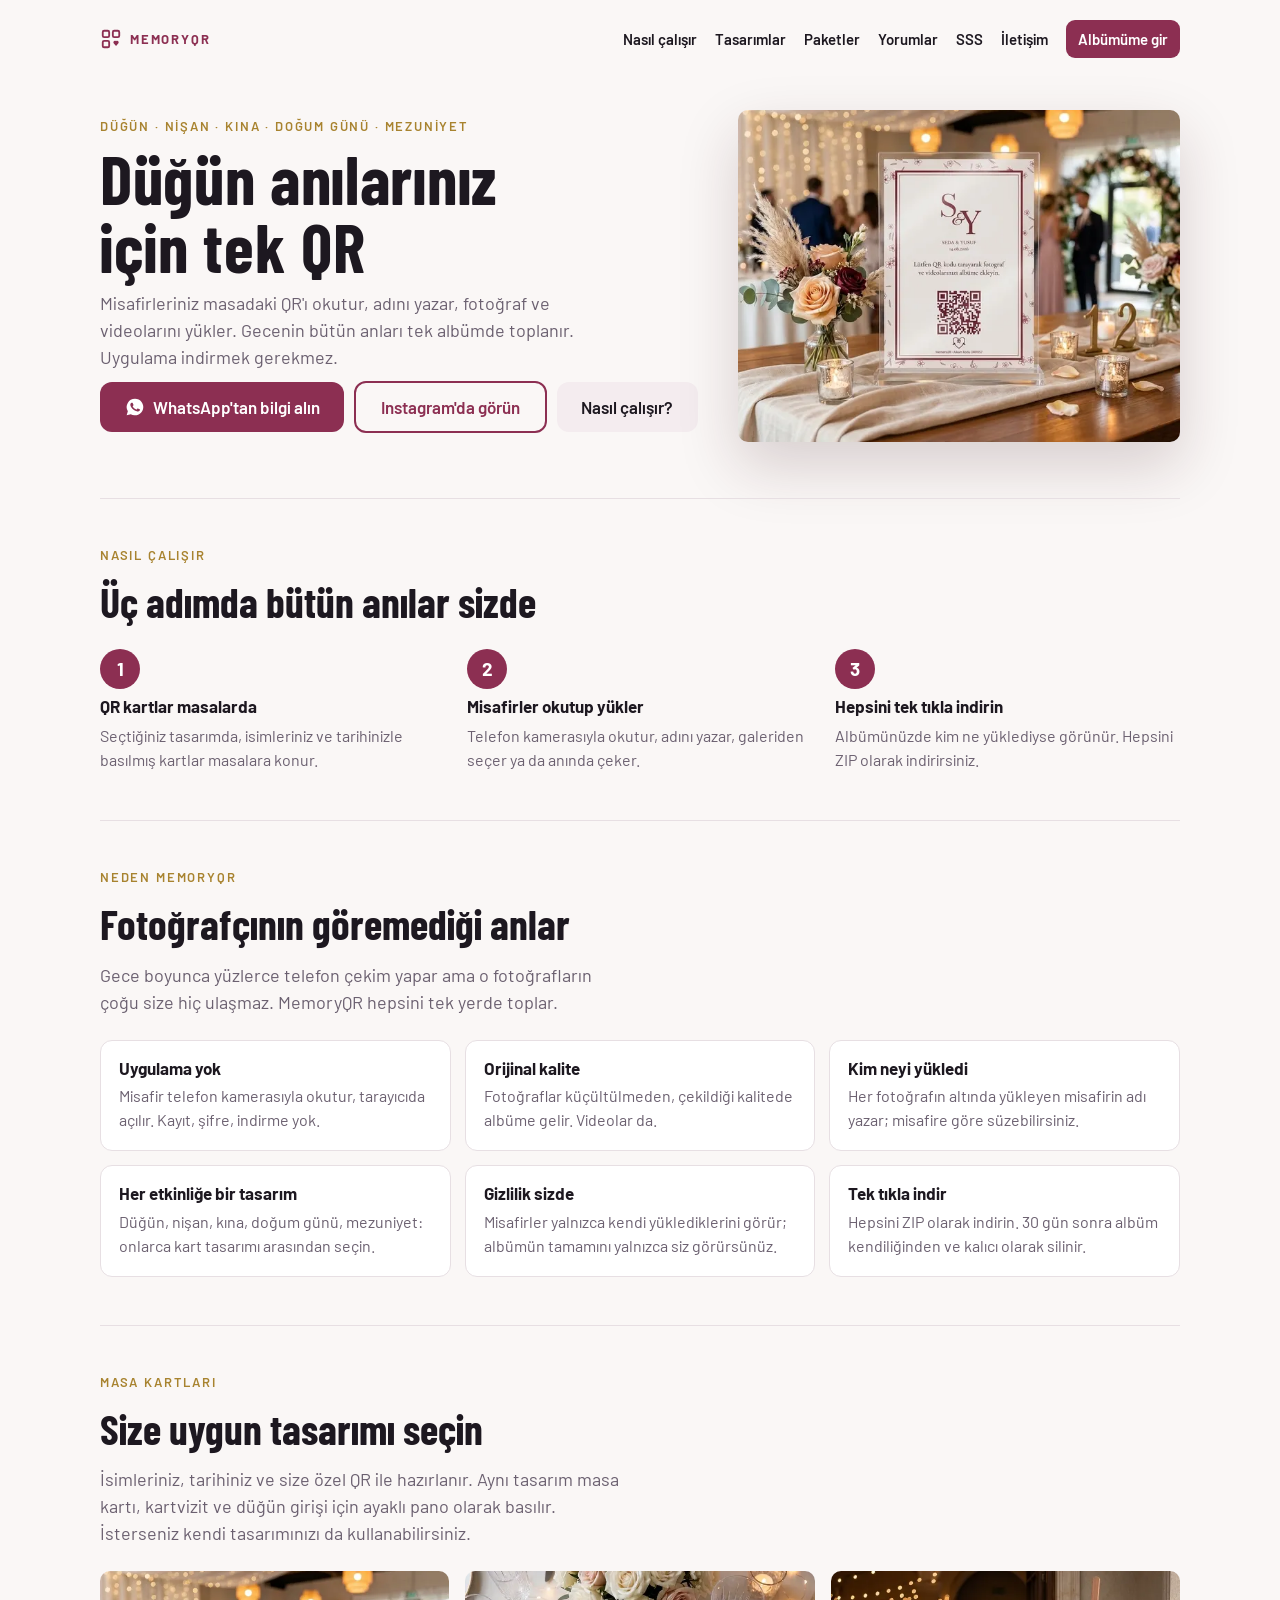
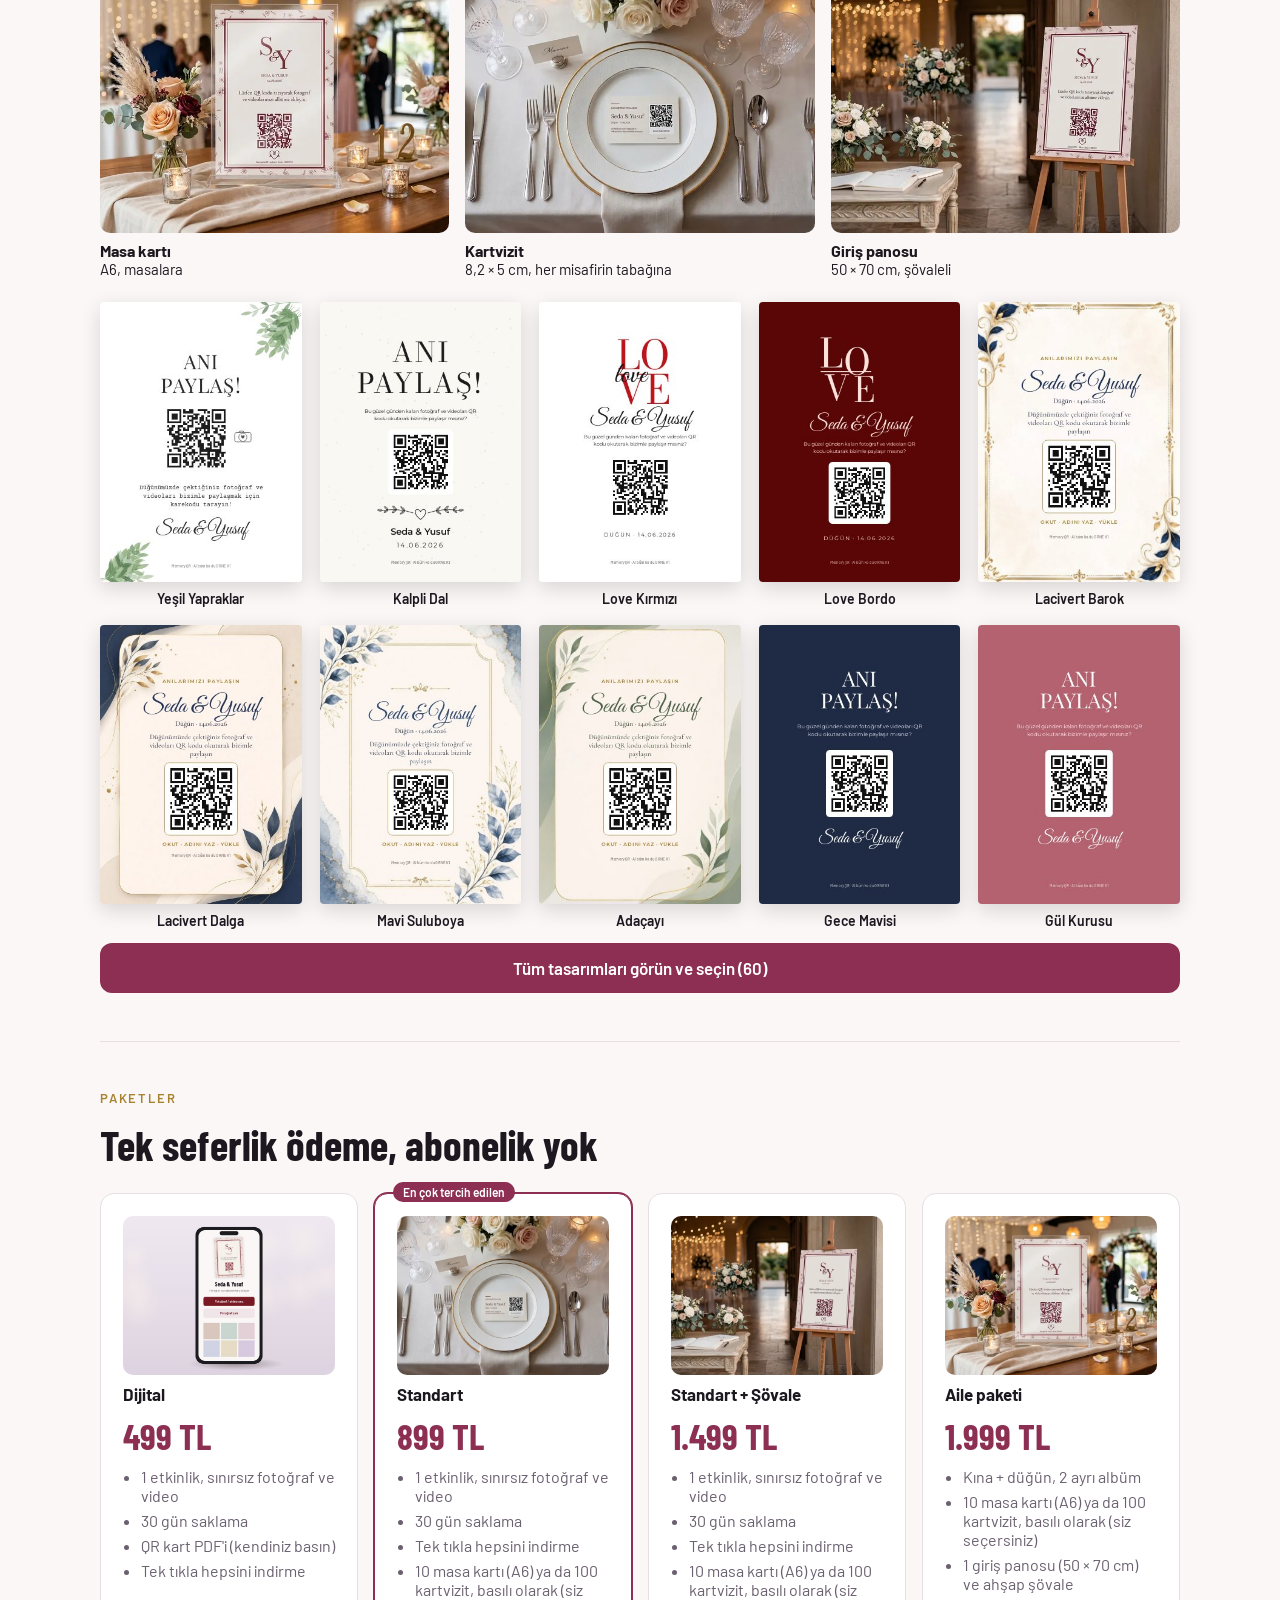
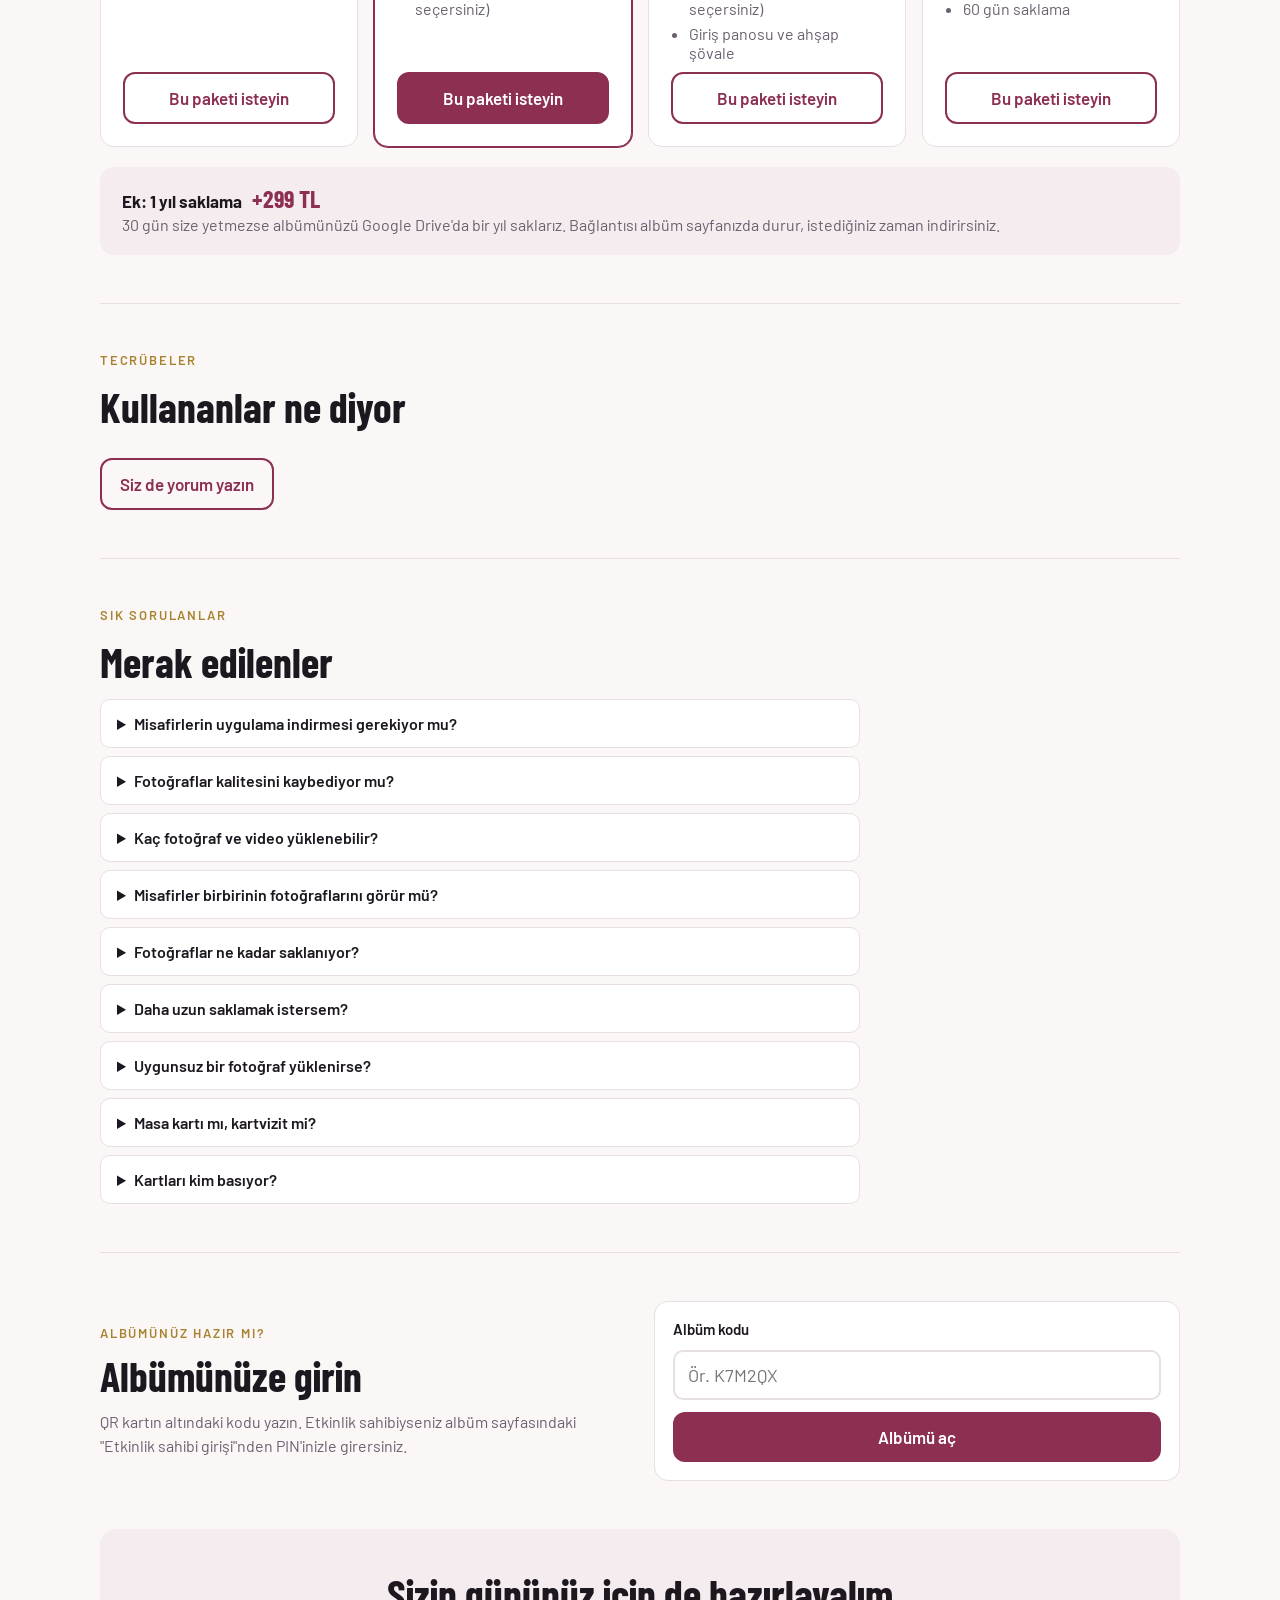
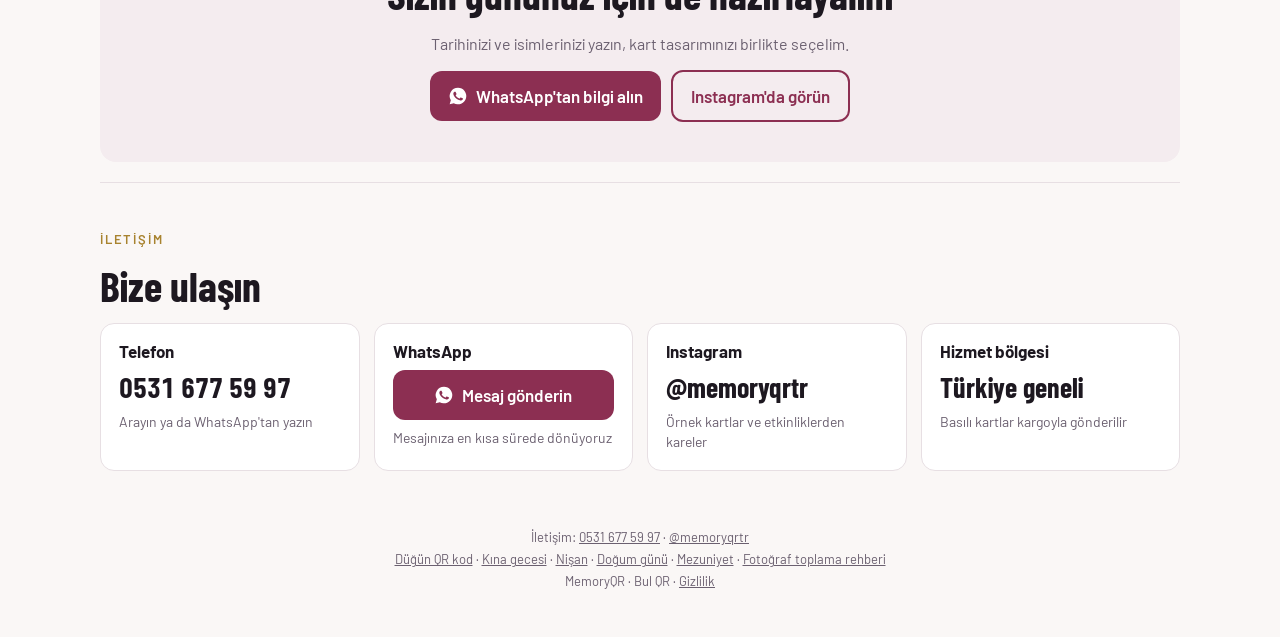
==== index.html @ a5ce2d90 "Kartvizit: yatay (varsayılan, 82 × 50) ya da dikey seçimi; yatayda masa kartının süslemeleri köşe ve" ====
<!doctype html>
<html lang="tr">
<head>
<meta charset="utf-8">
<meta name="viewport" content="width=device-width,initial-scale=1,viewport-fit=cover">
<title>Düğün QR Kod ile Misafir Fotoğraf ve Video Toplama | MemoryQR</title>
<meta name="description" content="Düğün, nişan, kına, doğum günü ve mezuniyet için QR kodlu ortak albüm. Misafirler QR'ı okutur, fotoğraf ve videolarını uygulama indirmeden yükler. 499 TL'den başlayan paketler.">
<link rel="icon" type="image/svg+xml" href="logo.svg">
<meta name="theme-color" content="#8c2f52">
<meta property="og:type" content="website">
<meta property="og:site_name" content="MemoryQR">
<meta property="og:title" content="MemoryQR | Düğün için QR kodlu ortak fotoğraf albümü">
<meta property="og:description" content="Misafirler QR'ı okutur, fotoğraf ve videolarını yükler; bütün anılar tek albümde. Uygulama indirmek gerekmez.">
<meta property="og:locale" content="tr_TR">
<meta property="og:image" content="https://memoryqr.bulqr.com.tr/og.jpg">
<meta property="og:image:width" content="1200"><meta property="og:image:height" content="630">
<meta property="og:image:alt" content="Düğün salonunda pleksi standda MemoryQR QR kodlu masa kartı">
<meta name="twitter:card" content="summary_large_image">
<link rel="apple-touch-icon" href="apple-touch-icon.png">
<meta property="og:url" content="https://memoryqr.bulqr.com.tr/">
<link rel="canonical" href="https://memoryqr.bulqr.com.tr/">
<link rel="stylesheet" href="fonts.css">
<script src="vendor/qrcode.js"></script>
<script>
  // ==================== AYARLAR ====================
  // Supabase projesi (Tasma QR ile aynı proje olabilir; tablolar "memory_" ile başlar). Kurulum: kurulum.sql
  const SUPABASE_URL = "https://vsurqyzjtxtbhhbtbhgz.supabase.co";
  const SUPABASE_KEY = "sb_publishable_Dz8WxGrendM_qa9UxVbC3g_nvwAnCcH";
  // Cloudflare Worker adresi (worker/): dosyalar buraya yüklenir ve buradan açılır. Sonunda / olmadan.
  const FILES_URL = "https://memoryqr-dosya.yusufbas34.workers.dev";
  // QR kartlara basılan adres. QR'lar basıldıktan sonra bu adres değişmemeli.
  const SITE_URL = "https://memoryqr.bulqr.com.tr/";
  // Tanıtım sayfasındaki iletişim: WhatsApp numarası (ülke koduyla, ör. "905321234567") ve Instagram kullanıcı adı.
  // Boş bırakılan buton görünmez.
  const WHATSAPP = "905316775997";
  const INSTAGRAM = "memoryqrtr";
  // İletişim bölümü ve alt bilgi: telefon (görünen biçimde) ve e-posta (boşsa görünmez)
  const TELEFON = "0531 677 59 97";
  const EPOSTA = "";
  // Tanıtım sayfasındaki paketler (fiyatı boş bırakılırsa "Fiyat için yazın" görünür)
  const PAKETLER = [
    {ad: "Dijital", fiyat: "499 TL", gorsel: "phone", ozellik: ["1 etkinlik, sınırsız fotoğraf ve video", "30 gün saklama", "QR kart PDF'i (kendiniz basın)", "Tek tıkla hepsini indirme"]},
    {ad: "Standart", fiyat: "899 TL", one: true, gorsel: "foto:tabak-kartvizit", ozellik: ["1 etkinlik, sınırsız fotoğraf ve video", "30 gün saklama", "Tek tıkla hepsini indirme",
      "10 masa kartı (A6) ya da 100 kartvizit, basılı olarak (siz seçersiniz)"]},
    {ad: "Standart + Şövale", fiyat: "1.499 TL", gorsel: "foto:sovale-pano", ozellik: ["1 etkinlik, sınırsız fotoğraf ve video", "30 gün saklama", "Tek tıkla hepsini indirme",
      "10 masa kartı (A6) ya da 100 kartvizit, basılı olarak (siz seçersiniz)", "Giriş panosu ve ahşap şövale"]},
    {ad: "Aile paketi", fiyat: "1.999 TL", gorsel: "foto:pleksi-stand", ozellik: ["Kına + düğün, 2 ayrı albüm", "10 masa kartı (A6) ya da 100 kartvizit, basılı olarak (siz seçersiniz)",
      "1 giriş panosu (50 × 70 cm) ve ahşap şövale", "60 gün saklama"]},
  ];
  // Her pakete eklenebilen 1 yıl saklama (albüm Google Drive'a arşivlenir, bağlantısı albüm sayfasında görünür)
  const EK_ARSIV = {ad: "1 yıl saklama", fiyat: "+299 TL"};
  // =================================================
</script>
<style>
:root{--ink:#1d1820;--muted:#6b6070;--line:#e7dfe3;--bg:#faf7f6;--card:#fff;--accent:#8c2f52;--accent2:#6f2240;
  --gold:#a8832f;--ok:#1f7a4a;--err:#b3261e;--soft:#f4ecef}
*{box-sizing:border-box}
[hidden]{display:none!important}
html,body{margin:0}
body{font-family:"Barlow",system-ui,-apple-system,"Segoe UI",sans-serif;background:var(--bg);color:var(--ink);min-height:100vh;
  padding:max(20px,env(safe-area-inset-top)) max(16px,env(safe-area-inset-right)) 48px max(16px,env(safe-area-inset-left))}
main{max-width:520px;margin:0 auto;display:grid;gap:18px}
main.wide{max-width:1100px}
h1,h2,h3{margin:0;line-height:1.15;text-wrap:balance}
h1{font-family:"Barlow Condensed","Barlow",sans-serif;font-weight:700;font-size:clamp(34px,9vw,46px);letter-spacing:.01em}
h2{font-size:21px}
h3{font-size:17px}
p{margin:0;line-height:1.5;color:var(--muted)}
a{color:var(--accent)}
.brand{display:flex;align-items:center;gap:8px;font-weight:700;letter-spacing:.14em;font-size:13px;color:var(--accent);text-decoration:none}
.brand svg{width:22px;height:22px}
.eyebrow{font-size:13px;font-weight:600;letter-spacing:.14em;text-transform:uppercase;color:var(--gold)}
.hero{display:grid;gap:8px;text-align:center;padding:10px 0 4px}
.hero p{max-width:40ch;margin:0 auto}
.card{background:var(--card);border:1px solid var(--line);border-radius:14px;padding:18px;display:grid;gap:12px}
label{font-weight:600;font-size:15px}
input[type=text],input[type=tel],input[type=password],input[type=date],input[type=number],select,textarea{width:100%;font:inherit;font-size:18px;
  padding:12px 13px;border:2px solid var(--line);border-radius:10px;background:#fff;color:var(--ink)}
textarea{font-size:16px;resize:vertical}
input:focus,select:focus,textarea:focus{outline:none;border-color:var(--accent)}
.btn{appearance:none;border:0;border-radius:12px;background:var(--accent);color:#fff;font:inherit;font-weight:600;font-size:17px;
  padding:14px 18px;cursor:pointer;display:inline-flex;align-items:center;justify-content:center;gap:8px;text-decoration:none;min-height:50px}
.btn:hover{background:var(--accent2)}
.btn:disabled{opacity:.5;cursor:default}
.btn.ghost{background:transparent;color:var(--accent);border:2px solid var(--accent)}
.btn.ghost:hover{background:var(--soft)}
.btn.light{background:var(--soft);color:var(--ink)}
.btn.danger{background:var(--err)}
.btn.small{font-size:15px;padding:8px 12px;min-height:38px;border-radius:9px}
.btn svg{width:20px;height:20px;flex:none}
.row{display:flex;gap:10px;flex-wrap:wrap;align-items:center}
.row>.btn{flex:1 1 auto}
.stack{display:grid;gap:10px}
.big-pick{display:grid;grid-template-columns:1fr 1fr;gap:10px}
.big-pick .btn{flex-direction:column;min-height:96px;font-size:16px}
.big-pick .btn svg{width:30px;height:30px}
.hint{font-size:14px;color:var(--muted);line-height:1.45}
.err{color:var(--err);font-weight:600;font-size:15px}
.ok{color:var(--ok);font-weight:600}
.hello{display:flex;align-items:center;justify-content:space-between;gap:10px;font-size:16px}
.linkbtn{background:none;border:0;color:var(--accent);font:inherit;font-size:15px;cursor:pointer;text-decoration:underline;padding:4px}

/* yükleme kuyruğu */
.queue{display:grid;gap:8px}
.qi{display:grid;grid-template-columns:48px 1fr auto;gap:10px;align-items:center;font-size:14px}
.qi .th{width:48px;height:48px;border-radius:8px;background:var(--soft) center/cover no-repeat}
.qi .bar{height:6px;background:var(--soft);border-radius:3px;overflow:hidden;margin-top:5px}
.qi .bar i{display:block;height:100%;width:0;background:var(--accent);transition:width .2s}
.qi.done .bar i{background:var(--ok)}
.qi.fail .bar i{background:var(--err)}
.qi .st{font-variant-numeric:tabular-nums;color:var(--muted);white-space:nowrap}
.qi .nm{overflow:hidden;text-overflow:ellipsis;white-space:nowrap;min-width:0}
.qi .why{font-size:13px;line-height:1.35;margin-top:4px;color:var(--err);font-weight:600;white-space:normal}
.summary{font-weight:600;font-size:15px}

/* galeri */
.gal{display:grid;grid-template-columns:repeat(auto-fill,minmax(104px,1fr));gap:4px}
main.wide .gal{grid-template-columns:repeat(auto-fill,minmax(150px,1fr))}
.gi{position:relative;aspect-ratio:1;max-width:100%;background:var(--soft);border:0;padding:0;cursor:pointer;overflow:hidden;border-radius:4px}
.gi img{width:100%;height:100%;object-fit:cover;display:block}
.gi .vid{position:absolute;right:6px;bottom:6px;background:rgba(0,0,0,.6);color:#fff;border-radius:999px;font-size:12px;padding:2px 8px}
.gi .novid{display:flex;align-items:center;justify-content:center;height:100%;font-size:30px;color:var(--muted)}
.gi.hid img{opacity:.35}
.gi .fav{position:absolute;left:6px;bottom:6px;color:#ffd166;font-size:18px;line-height:1;text-shadow:0 1px 4px rgba(0,0,0,.6)}
.lb .ic{background:rgba(255,255,255,.14);border:0;color:#fff;width:42px;height:42px;border-radius:10px;font-size:18px;cursor:pointer}
.lb .btn.on{background:#ffd166;color:#3a2a00}
.lb .lbfav{color:#ffd166}
.lb:fullscreen{background:#000}
.gi.hid::after{content:"Gizli";position:absolute;left:6px;top:6px;background:var(--ink);color:#fff;font-size:11px;padding:2px 6px;border-radius:4px}
.gi.sel{outline:4px solid var(--accent);outline-offset:-4px}
.gi .tick{position:absolute;right:6px;top:6px;width:24px;height:24px;border-radius:50%;border:2px solid #fff;background:rgba(0,0,0,.25)}
.gi.sel .tick{background:var(--accent)}
.gi:focus-visible,.btn:focus-visible{outline:3px solid var(--gold);outline-offset:2px}

/* tam ekran görüntüleyici */
.lb{position:fixed;inset:0;background:#0e0b10;z-index:50;display:grid;grid-template-rows:auto 1fr auto;color:#fff;
  padding:env(safe-area-inset-top) env(safe-area-inset-right) env(safe-area-inset-bottom) env(safe-area-inset-left)}
.lb .top,.lb .bot{display:flex;align-items:center;gap:10px;padding:10px 14px;flex-wrap:wrap}
.lb .top{justify-content:space-between}
.lb .media{display:flex;align-items:center;justify-content:center;min-height:0;position:relative}
.lb .media img,.lb .media video{max-width:100%;max-height:100%;object-fit:contain}
.lb .nav{position:absolute;top:50%;transform:translateY(-50%);background:rgba(255,255,255,.12);border:0;color:#fff;width:46px;height:64px;
  font-size:30px;cursor:pointer;border-radius:10px}
.lb .nav.l{left:8px}.lb .nav.r{right:8px}
.lb .x{background:none;border:0;color:#fff;font-size:30px;cursor:pointer;padding:4px 8px}
.lb .who{font-weight:600}
.lb .btn{min-height:42px;font-size:15px;padding:9px 14px}
.lb .btn.light{background:rgba(255,255,255,.14);color:#fff}

/* çift paneli */
.stats{display:grid;grid-template-columns:repeat(auto-fit,minmax(120px,1fr));gap:10px}
.stat{background:var(--card);border:1px solid var(--line);border-radius:12px;padding:12px 14px}
.stat b{display:block;font-family:"Barlow Condensed","Barlow",sans-serif;font-size:30px;line-height:1.1;font-variant-numeric:tabular-nums}
.stat span{font-size:13px;color:var(--muted)}
.toolbar{position:sticky;top:env(safe-area-inset-top,0px);z-index:5;background:var(--bg);padding:8px 0;display:flex;gap:8px;flex-wrap:wrap;align-items:center}
.switch{display:flex;align-items:center;gap:10px;font-size:16px;cursor:pointer}
.switch input{width:22px;height:22px;accent-color:var(--accent)}
.pin{font-family:ui-monospace,Menlo,monospace;font-size:28px;letter-spacing:.3em;text-align:center}
.prog{height:8px;background:var(--soft);border-radius:4px;overflow:hidden}
.prog i{display:block;height:100%;width:0;background:var(--accent);transition:width .3s}

/* slayt */
body.slide{background:#000;padding:0;overflow:hidden;cursor:none}
.sl{position:fixed;inset:0}
.sl img{position:absolute;inset:0;width:100%;height:100%;object-fit:contain;opacity:0;transition:opacity 1.2s ease}
.sl img.on{opacity:1}
.sl .cap{position:absolute;left:28px;bottom:24px;color:#fff;font-size:clamp(18px,2.4vw,30px);font-weight:600;text-shadow:0 2px 12px rgba(0,0,0,.8)}
.sl .qr{position:absolute;right:24px;bottom:24px;background:#fff;border-radius:14px;padding:12px;width:clamp(140px,14vw,220px);
  display:grid;gap:6px;text-align:center;color:var(--ink);font-weight:600;font-size:clamp(12px,1.1vw,16px);line-height:1.2}
.sl .qr svg{width:100%;height:auto}
.sl .empty{position:absolute;inset:0;display:grid;place-content:center;text-align:center;color:#fff;gap:12px;padding:20px}
.sl .empty h1{color:#fff}
.sl .empty p{color:#cfc4cc}

/* yönetim */
.ev{display:grid;gap:8px}
.ev .meta{display:flex;flex-wrap:wrap;gap:6px 14px;font-size:14px;color:var(--muted)}
.ev .code{font-family:ui-monospace,Menlo,monospace;font-weight:700;color:var(--ink)}
.pill{display:inline-block;font-size:12px;font-weight:600;padding:2px 8px;border-radius:999px;background:var(--soft);color:var(--ink)}
.pill.on{background:#e3f3ea;color:var(--ok)}
.pill.off{background:#f7e3e1;color:var(--err)}
.grid2{display:grid;grid-template-columns:1fr 1fr;gap:12px}
@media (max-width:520px){.grid2{grid-template-columns:1fr}}

/* iletişim kutuları */
.modal{position:fixed;inset:0;background:rgba(20,14,20,.55);z-index:60;display:grid;place-items:center;padding:20px}
.modal .card{max-width:420px;width:100%;box-shadow:0 20px 60px rgba(0,0,0,.25)}
/* arama motorları için sabit içerik (JavaScript açılınca yerine sayfa çizilir) */
.seo{max-width:760px;margin:0 auto;display:grid;gap:10px;line-height:1.6}
.seo h1{font-size:36px}.seo h2{margin-top:14px}.seo h3{font-size:16px;margin-top:6px}

/* tanıtım sayfası */
main.home{max-width:1080px;gap:0}
html{scroll-behavior:smooth}
.lnav{display:flex;justify-content:space-between;align-items:center;gap:12px;flex-wrap:wrap;padding-bottom:8px}
.lnav .row{gap:18px}
.lnav .row a:not(.btn){color:var(--ink);text-decoration:none;font-weight:600;font-size:15px}
.lnav .row a:not(.btn):hover{color:var(--accent)}
@media (max-width:640px){.lnav .row a:not(.btn){display:none}}
.lhero{display:grid;grid-template-columns:minmax(0,1.15fr) minmax(0,.85fr);gap:40px;align-items:center;padding:44px 0 56px}
.lhero h1{font-size:clamp(42px,7vw,68px);line-height:1}
.lede{font-size:18px;max-width:52ch}
.lhero-card{display:flex;justify-content:center}
.lhero-card img{width:100%;aspect-ratio:5/4;height:auto;border-radius:18px;box-shadow:0 24px 60px rgba(60,20,30,.18);background:var(--soft);object-fit:cover}
@media (max-width:760px){.lhero{grid-template-columns:1fr;padding:24px 0 36px;gap:28px}}
img.mock{display:block;width:100%;height:auto;aspect-ratio:4/3;object-fit:cover;border-radius:10px;background:var(--soft)}
.lprod{display:grid;grid-template-columns:repeat(3,minmax(0,1fr));gap:16px;margin-top:10px}
.lprod figure{margin:0;display:grid;gap:8px;font-size:15px}
.lprod figcaption b{display:block;font-size:16px}
@media (max-width:640px){.lprod{grid-template-columns:1fr}}
.lsec{padding:48px 0;border-top:1px solid var(--line);display:grid;gap:14px}
.lsec h2{font-family:"Barlow Condensed","Barlow",sans-serif;font-size:clamp(30px,5vw,42px);font-weight:700}
.lsteps{display:grid;grid-template-columns:repeat(3,minmax(0,1fr));gap:22px;margin-top:10px}
.lsteps>div{display:grid;gap:8px;align-content:start}
.lsteps b{width:40px;height:40px;border-radius:50%;background:var(--accent);color:#fff;display:grid;place-items:center;font-size:19px}
.lfeat{display:grid;grid-template-columns:repeat(3,minmax(0,1fr));gap:14px;margin-top:10px}
.lfeat>div{background:var(--card);border:1px solid var(--line);border-radius:12px;padding:18px;display:grid;gap:6px;align-content:start}
@media (max-width:760px){.lsteps,.lfeat{grid-template-columns:1fr}}
@media (min-width:761px) and (max-width:960px){.lfeat{grid-template-columns:repeat(2,minmax(0,1fr))}}
.lcards{display:grid;grid-template-columns:repeat(5,1fr);gap:18px;margin-top:10px}
@media (max-width:760px){.lcards{grid-template-columns:repeat(2,1fr)}}
.lcards figure{margin:0;display:grid;gap:8px;text-align:center;font-weight:600;font-size:14px}
.lcards img{width:100%;height:auto;border-radius:4px;box-shadow:0 6px 20px rgba(0,0,0,.14)}
.lpack{display:grid;grid-template-columns:repeat(auto-fit,minmax(230px,1fr));gap:16px;margin-top:10px}
/* kartlar aynı boyda; görsel, başlık, fiyat, liste ve buton her kartta aynı hizada (subgrid) */
.lpack>div{position:relative;background:var(--card);border:1px solid var(--line);border-radius:14px;padding:22px;display:grid;gap:10px;grid-row:span 5;grid-template-rows:subgrid;align-content:start}
.lpack>div>.btn{align-self:end;border:2px solid var(--accent)}
.lpack>div.on{border-color:var(--accent);box-shadow:0 0 0 1px var(--accent)}
.lpack .price{font-family:"Barlow Condensed","Barlow",sans-serif;font-size:36px;font-weight:700;color:var(--accent)}
.lpack ul{margin:0;padding-left:18px;display:grid;gap:6px;align-content:start;color:var(--muted)}
.tagp{position:absolute;top:-12px;left:18px;background:var(--accent);color:#fff;font-size:12px;font-weight:600;padding:3px 10px;border-radius:999px}
@media (max-width:760px){.lpack{grid-template-columns:1fr}}
.lrev{display:grid;grid-template-columns:repeat(auto-fit,minmax(240px,1fr));gap:14px}
.lrev figure{margin:0;background:var(--card);border:1px solid var(--line);border-radius:12px;padding:18px;display:grid;gap:10px}
.lrev blockquote{margin:0;font-size:16px;line-height:1.5}
.lrev figcaption{font-size:14px;color:var(--muted)}
.lfaq{display:grid;gap:8px;max-width:760px}
.lfaq details{background:var(--card);border:1px solid var(--line);border-radius:10px;padding:14px 16px}
.lfaq summary{font-weight:600;cursor:pointer;font-size:16px}
.lfaq details p{margin-top:8px}
.lsplit{grid-template-columns:minmax(0,1fr) minmax(0,1fr);align-items:center;gap:28px}
@media (max-width:760px){.lsplit{grid-template-columns:1fr}}
.lcontact{display:grid;grid-template-columns:repeat(auto-fit,minmax(220px,1fr));gap:14px}
.lcontact .card{gap:8px;align-content:start}
.lcontact .big{font-family:"Barlow Condensed","Barlow",sans-serif;font-size:28px;font-weight:700;color:var(--ink);text-decoration:none;font-variant-numeric:tabular-nums}
.lcta{text-align:center;justify-items:center;background:var(--soft);border-radius:16px;border-top:0;padding:40px 20px;margin-bottom:20px}

.laddon{background:var(--soft);border-radius:14px;padding:18px 22px;margin-top:6px}
.laddon h3{display:flex;gap:10px;align-items:baseline;flex-wrap:wrap}
.price-s{font-family:"Barlow Condensed","Barlow",sans-serif;font-size:24px;color:var(--accent)}
.stars{display:flex;gap:4px}
.stars button{background:none;border:0;font-size:30px;line-height:1;color:var(--line);cursor:pointer;padding:0 2px}
.stars button.on{color:#e0a92b}
.stars-s{color:#e0a92b;letter-spacing:2px}
.lfaq-like>summary{list-style:none;display:inline-flex;width:auto}
.lfaq-like>summary::-webkit-details-marker{display:none}
.chip{border:1px solid var(--line);background:var(--card);color:var(--ink);border-radius:999px;padding:7px 14px;font:inherit;font-size:14px;font-weight:600;cursor:pointer}
.chip.on{background:var(--accent);border-color:var(--accent);color:#fff}
.cp-cats{display:flex;gap:8px;flex-wrap:wrap;padding:14px 0}
.dz{display:grid;grid-template-columns:2fr 1fr 1fr;gap:12px}
@media (max-width:640px){.dz{grid-template-columns:1fr}}
.dz-item{border:0;background:none;padding:0;cursor:pointer;display:block;width:100%}
.dz-item:hover img{transform:translateY(-3px)}
.dz-item img{transition:transform .2s}

.gcard{width:118px;height:auto;margin:0 auto 6px;border-radius:4px;box-shadow:0 10px 30px rgba(0,0,0,.18);transform:rotate(-2deg)}
/* kart tasarımı sayfası */
.kp{display:grid;grid-template-columns:minmax(0,360px) minmax(0,1fr);gap:28px;align-items:start;padding:16px 0 20px}
.kp-prev{position:sticky;top:calc(env(safe-area-inset-top,0px) + 12px);display:grid;gap:12px}
.kp-img{background:var(--soft);border-radius:14px;padding:18px;display:flex;justify-content:center;align-items:center;min-height:200px}
.kp-img img{width:min(100%,300px);height:auto;border-radius:4px;box-shadow:0 10px 30px rgba(0,0,0,.2)}
.kp-img img.wide{width:100%}
.kp-grid{grid-template-columns:repeat(auto-fill,minmax(112px,1fr))}
.seg{display:flex;background:var(--soft);border-radius:12px;padding:4px;gap:4px}
.seg button{flex:1;border:0;background:none;border-radius:9px;padding:10px 8px;font:inherit;font-weight:600;font-size:15px;color:var(--ink);cursor:pointer}
.seg button.on{background:var(--card);box-shadow:0 1px 4px rgba(0,0,0,.12);color:var(--accent)}
.kbar{position:sticky;bottom:calc(10px + env(safe-area-inset-bottom,0px));z-index:5;background:var(--card);border:1px solid var(--line);border-radius:14px;
  box-shadow:0 8px 30px rgba(0,0,0,.14);display:flex;justify-content:space-between;align-items:center;gap:12px;flex-wrap:wrap;padding:12px 16px;margin-top:10px}
#dlRow select{width:auto;font-size:16px;padding:10px}
@media (max-width:760px){.kp{grid-template-columns:1fr}.kp-prev{position:static}.kp-img img{width:min(70%,260px)}}

.ord{display:grid;grid-template-columns:minmax(0,300px) minmax(0,1fr);gap:20px;align-items:start}
.opkg{display:flex;gap:8px;flex-wrap:wrap}
.ord-act{display:grid;grid-template-columns:1fr 1fr;gap:14px;align-items:start}
.ord-act .btn{width:100%}
@media (max-width:640px){.ord-act{grid-template-columns:1fr}.ord-act>div:last-child{order:-1}}
@media (max-width:640px){.ord{grid-template-columns:1fr}.ord img{max-width:260px;margin:0 auto}}

img[data-d]:not(.ready){aspect-ratio:111/154;background:linear-gradient(110deg,var(--soft) 40%,#fbf6f8 50%,var(--soft) 60%) 0 0/200% 100%;animation:shim 1.4s linear infinite}
@keyframes shim{to{background-position:-200% 0}}
@media (prefers-reduced-motion:reduce){img[data-d]:not(.ready){animation:none}}

/* masa kartı seçici */
.cardpick{place-items:start center;overflow-y:auto}
.cardpick>.card{max-width:980px;width:100%}
.cp-body{display:grid;grid-template-columns:minmax(0,300px) minmax(0,1fr);gap:18px;align-items:start}
.cp-prev img{width:100%;height:auto;border-radius:6px;box-shadow:0 6px 24px rgba(0,0,0,.18);display:block}
.cp-grid{display:grid;grid-template-columns:repeat(auto-fill,minmax(96px,1fr));gap:10px}
.cp-item{border:2px solid transparent;background:none;padding:4px;border-radius:8px;cursor:pointer;display:grid;gap:4px;font:inherit;font-size:13px;color:var(--ink)}
.cp-item img{width:100%;height:auto;border-radius:3px;box-shadow:0 1px 4px rgba(0,0,0,.2)}
.cp-item.on{border-color:var(--accent);background:var(--soft)}
@media (max-width:640px){.cp-body{grid-template-columns:1fr}.cp-prev{max-width:240px;margin:0 auto}}
.toast{position:fixed;left:50%;bottom:calc(20px + env(safe-area-inset-bottom));transform:translateX(-50%);background:var(--ink);color:#fff;
  padding:12px 18px;border-radius:10px;font-size:15px;z-index:70;max-width:90vw}
footer{text-align:center;font-size:13px;color:var(--muted);display:grid;gap:6px;padding-top:10px}
footer a{color:var(--muted)}
@media (prefers-reduced-motion:reduce){*{transition:none!important}}
</style>
<!-- SEO:VERI (araclar/seo.cjs üretir, elle değiştirmeyin) -->
<script type="application/ld+json">{"@context":"https://schema.org","@graph":[{"@type":"ProfessionalService","@id":"https://memoryqr.bulqr.com.tr/#isletme","name":"MemoryQR","url":"https://memoryqr.bulqr.com.tr/","image":"https://memoryqr.bulqr.com.tr/og.jpg","logo":"https://memoryqr.bulqr.com.tr/logo.svg","description":"Düğün, nişan, kına, doğum günü ve mezuniyet için QR kodlu ortak fotoğraf albümü. Misafirler QR kodu okutur, fotoğraf ve videolarını uygulama indirmeden tek albüme yükler.","telephone":"+905316775997","sameAs":["https://www.instagram.com/memoryqrtr"],"priceRange":"₺499–₺1999","areaServed":{"@type":"Country","name":"Türkiye"},"address":{"@type":"PostalAddress","addressCountry":"TR"},"makesOffer":[{"@type":"Offer","name":"Dijital paket","description":"1 etkinlik, sınırsız fotoğraf ve video, 30 gün saklama, QR kart PDF'i (kendiniz basın), Tek tıkla hepsini indirme","price":"499","priceCurrency":"TRY","url":"https://memoryqr.bulqr.com.tr/#paketler","availability":"https://schema.org/InStock"},{"@type":"Offer","name":"Standart paket","description":"1 etkinlik, sınırsız fotoğraf ve video, 30 gün saklama, Tek tıkla hepsini indirme, 10 masa kartı (A6) ya da 100 kartvizit, basılı olarak (siz seçersiniz)","price":"899","priceCurrency":"TRY","url":"https://memoryqr.bulqr.com.tr/#paketler","availability":"https://schema.org/InStock"},{"@type":"Offer","name":"Standart + Şövale paket","description":"1 etkinlik, sınırsız fotoğraf ve video, 30 gün saklama, Tek tıkla hepsini indirme, 10 masa kartı (A6) ya da 100 kartvizit, basılı olarak (siz seçersiniz), Giriş panosu ve ahşap şövale","price":"1499","priceCurrency":"TRY","url":"https://memoryqr.bulqr.com.tr/#paketler","availability":"https://schema.org/InStock"},{"@type":"Offer","name":"Aile paketi paket","description":"Kına + düğün, 2 ayrı albüm, 10 masa kartı (A6) ya da 100 kartvizit, basılı olarak (siz seçersiniz), 1 giriş panosu (50 × 70 cm) ve ahşap şövale, 60 gün saklama","price":"1999","priceCurrency":"TRY","url":"https://memoryqr.bulqr.com.tr/#paketler","availability":"https://schema.org/InStock"},{"@type":"Offer","name":"1 yıl saklama","description":"Albümün Google Drive'da 1 yıl saklanması","price":"299","priceCurrency":"TRY","url":"https://memoryqr.bulqr.com.tr/#paketler"}]},{"@type":"WebSite","@id":"https://memoryqr.bulqr.com.tr/#site","url":"https://memoryqr.bulqr.com.tr/","name":"MemoryQR","inLanguage":"tr-TR","publisher":{"@id":"https://memoryqr.bulqr.com.tr/#isletme"}},{"@type":"FAQPage","@id":"https://memoryqr.bulqr.com.tr/#sss","mainEntity":[{"@type":"Question","name":"Misafirlerin uygulama indirmesi gerekiyor mu?","acceptedAnswer":{"@type":"Answer","text":"Hayır. Telefon kamerasıyla QR okutulur, sayfa tarayıcıda açılır. Adını yazar ve yükler."}},{"@type":"Question","name":"Fotoğraflar kalitesini kaybediyor mu?","acceptedAnswer":{"@type":"Answer","text":"Hayır, fotoğraflar orijinal haliyle yüklenir. Yalnızca iPhone'un HEIC dosyaları her telefonda açılabilsin diye aynı çözünürlükte JPEG'e çevrilir."}},{"@type":"Question","name":"Kaç fotoğraf ve video yüklenebilir?","acceptedAnswer":{"@type":"Answer","text":"Etkinlik başına 5.000 dosyaya kadar. Video başına en çok 300 MB (telefonla birkaç dakikalık kayıt)."}},{"@type":"Question","name":"Misafirler birbirinin fotoğraflarını görür mü?","acceptedAnswer":{"@type":"Answer","text":"Varsayılan olarak hayır: herkes yalnızca kendi yüklediklerini görür. İsterseniz panelden herkese açabilirsiniz."}},{"@type":"Question","name":"Fotoğraflar ne kadar saklanıyor?","acceptedAnswer":{"@type":"Answer","text":"Etkinlikten sonra 30 gün. Bu sürede hepsini tek tıkla indirirsiniz; süre dolunca dosyalar kalıcı olarak silinir."}},{"@type":"Question","name":"Daha uzun saklamak istersem?","acceptedAnswer":{"@type":"Answer","text":"1 yıl saklama ekini alabilirsiniz. Albümünüz Google Drive'da arşivlenir, bağlantısı albüm sayfanızda bir yıl boyunca durur."}},{"@type":"Question","name":"Uygunsuz bir fotoğraf yüklenirse?","acceptedAnswer":{"@type":"Answer","text":"Panelden tek dokunuşla gizler ya da silersiniz. Gizlenen fotoğraf misafirlere görünmez."}},{"@type":"Question","name":"Masa kartı mı, kartvizit mi?","acceptedAnswer":{"@type":"Answer","text":"Masa kartı A6 boyutundadır, masalara konur; her masaya bir tane yeter. Kartvizit küçüktür (8,2 × 5 cm, yatay ya da dikey), her misafirin tabağına ya da peçetesinin yanına konur. Standart pakette 10 masa kartı ya da 100 kartvizitten birini seçersiniz."}},{"@type":"Question","name":"Kartları kim basıyor?","acceptedAnswer":{"@type":"Answer","text":"Basılı paketlerde masa kartlarını biz bastırıp gönderiyoruz. Dijital pakette PDF'i alıp istediğiniz yerde bastırabilirsiniz."}}]}]}</script>
<!-- /SEO:VERI -->
</head>
<body>
<main id="app">
<!-- SEO:ICERIK (araclar/seo.cjs üretir; JavaScript açılınca yerine sayfa çizilir) -->
<article class="seo">
<h1>Düğün QR kod ile misafir fotoğraflarını tek albümde toplayın</h1>
<p>MemoryQR; düğün, nişan, kına gecesi, doğum günü ve mezuniyet için QR kodlu ortak fotoğraf albümüdür. Misafirler masadaki QR kodu telefon kamerasıyla okutur, adını yazar, fotoğraf ve videolarını orijinal kalitede yükler. Uygulama indirmek gerekmez; bütün anılar tek albümde toplanır ve tek tıkla indirilir.</p>
<h2>Nasıl çalışır?</h2>
<ol><li>QR kodlu masa kartı, kartvizit ya da giriş panosu masalara ve girişe konur.</li><li>Misafirler QR kodu okutur, adını yazar, galeriden seçer ya da anında çeker.</li><li>Etkinlik sahibi bütün fotoğraf ve videoları görür, favoriler, tek tıkla ZIP olarak indirir.</li></ol>
<h2>Paketler ve fiyatlar</h2>
<ul><li><strong>Dijital: 499 TL</strong> · 1 etkinlik, sınırsız fotoğraf ve video, 30 gün saklama, QR kart PDF'i (kendiniz basın), Tek tıkla hepsini indirme</li><li><strong>Standart: 899 TL</strong> · 1 etkinlik, sınırsız fotoğraf ve video, 30 gün saklama, Tek tıkla hepsini indirme, 10 masa kartı (A6) ya da 100 kartvizit, basılı olarak (siz seçersiniz)</li><li><strong>Standart + Şövale: 1.499 TL</strong> · 1 etkinlik, sınırsız fotoğraf ve video, 30 gün saklama, Tek tıkla hepsini indirme, 10 masa kartı (A6) ya da 100 kartvizit, basılı olarak (siz seçersiniz), Giriş panosu ve ahşap şövale</li><li><strong>Aile paketi: 1.999 TL</strong> · Kına + düğün, 2 ayrı albüm, 10 masa kartı (A6) ya da 100 kartvizit, basılı olarak (siz seçersiniz), 1 giriş panosu (50 × 70 cm) ve ahşap şövale, 60 gün saklama</li><li><strong>Ek: 1 yıl saklama +299 TL</strong></li></ul>
<h2>QR kart tasarımları</h2>
<p>Düğün, nişan ve kına için klasik, modern ve çiçekli; kız ve erkek doğum günü partisi için çocuk temalı; mezuniyet balosu için kepli ve retro olmak üzere 60 tasarım. <a href="?tasarimlar">Tasarımları kendi isminizle görün</a>.</p>
<h2>Etkinliğe göre QR kodlu albüm</h2>
<ul><li><a href="dugun-qr-kod/">Düğün QR kod</a></li><li><a href="kina-gecesi-qr-kod/">Kına gecesi QR kod</a></li><li><a href="nisan-qr-kod/">Nişan ve söz QR kod</a></li><li><a href="dogum-gunu-qr-kod/">Doğum günü partisi QR kod</a></li><li><a href="mezuniyet-qr-kod/">Mezuniyet balosu QR kod</a></li><li><a href="rehber/dugunde-misafir-fotograflari-nasil-toplanir/">Düğünde misafir fotoğrafları nasıl toplanır?</a></li></ul>
<h2>Sık sorulan sorular</h2>
<h3>Misafirlerin uygulama indirmesi gerekiyor mu?</h3><p>Hayır. Telefon kamerasıyla QR okutulur, sayfa tarayıcıda açılır. Adını yazar ve yükler.</p>
<h3>Fotoğraflar kalitesini kaybediyor mu?</h3><p>Hayır, fotoğraflar orijinal haliyle yüklenir. Yalnızca iPhone'un HEIC dosyaları her telefonda açılabilsin diye aynı çözünürlükte JPEG'e çevrilir.</p>
<h3>Kaç fotoğraf ve video yüklenebilir?</h3><p>Etkinlik başına 5.000 dosyaya kadar. Video başına en çok 300 MB (telefonla birkaç dakikalık kayıt).</p>
<h3>Misafirler birbirinin fotoğraflarını görür mü?</h3><p>Varsayılan olarak hayır: herkes yalnızca kendi yüklediklerini görür. İsterseniz panelden herkese açabilirsiniz.</p>
<h3>Fotoğraflar ne kadar saklanıyor?</h3><p>Etkinlikten sonra 30 gün. Bu sürede hepsini tek tıkla indirirsiniz; süre dolunca dosyalar kalıcı olarak silinir.</p>
<h3>Daha uzun saklamak istersem?</h3><p>1 yıl saklama ekini alabilirsiniz. Albümünüz Google Drive'da arşivlenir, bağlantısı albüm sayfanızda bir yıl boyunca durur.</p>
<h3>Uygunsuz bir fotoğraf yüklenirse?</h3><p>Panelden tek dokunuşla gizler ya da silersiniz. Gizlenen fotoğraf misafirlere görünmez.</p>
<h3>Masa kartı mı, kartvizit mi?</h3><p>Masa kartı A6 boyutundadır, masalara konur; her masaya bir tane yeter. Kartvizit küçüktür (8,2 × 5 cm, yatay ya da dikey), her misafirin tabağına ya da peçetesinin yanına konur. Standart pakette 10 masa kartı ya da 100 kartvizitten birini seçersiniz.</p>
<h3>Kartları kim basıyor?</h3><p>Basılı paketlerde masa kartlarını biz bastırıp gönderiyoruz. Dijital pakette PDF'i alıp istediğiniz yerde bastırabilirsiniz.</p>
<h2>İletişim</h2>
<p>Telefon ve WhatsApp: <a href="tel:+905316775997">0531 677 59 97</a> · Instagram: <a href="https://www.instagram.com/memoryqrtr">@memoryqrtr</a> · Türkiye geneli hizmet.</p>
</article>
<!-- /SEO:ICERIK -->
</main>
<script>/* albüm, yönetim ve diğer sayfalarda sabit tanıtım içeriği bir an bile görünmesin */if (location.search) document.getElementById("app").innerHTML = "<p>Yükleniyor…</p>";</script>

<script>
"use strict";
// ---------------------------------------------------------------- yardımcılar
const $ = (s, el = document) => el.querySelector(s);
const esc = s => String(s ?? "").replace(/[&<>"']/g, c => ({"&":"&amp;","<":"&lt;",">":"&gt;",'"':"&quot;","'":"&#39;"}[c]));
const app = $("#app");
const params = new URLSearchParams(location.search);
const BASE = /^https?:$/.test(location.protocol) ? location.origin + location.pathname : SITE_URL;
const guestLink = code => `${SITE_URL}?e=${encodeURIComponent(code)}`;
const ownerLink = code => `${SITE_URL}?e=${encodeURIComponent(code)}&sahip`;
const cardLink = code => `${SITE_URL}?e=${encodeURIComponent(code)}&kart`;
const fileUrl = key => `${FILES_URL}/f/${key}`;

async function rpc(fn, args = {}) {
  const headers = {"Content-Type": "application/json", apikey: SUPABASE_KEY};
  if (SUPABASE_KEY.startsWith("eyJ")) headers.Authorization = "Bearer " + SUPABASE_KEY; // eski tip anon key
  const r = await fetch(`${SUPABASE_URL}/rest/v1/rpc/${fn}`, {method: "POST", headers, body: JSON.stringify(args)});
  const data = await r.json().catch(() => null);
  // PGRST202: fonksiyon yok ya da imzası farklı → veritabanı eski sürümde kalmış
  if (!r.ok) { const e = new Error(data?.code === "PGRST202" ? "Veritabanı güncel değil. Supabase'de kurulum.sql'i çalıştırın." : data?.message || r.statusText); e.status = r.status; throw e; }
  return data;
}

const store = {
  get(k, d = null) { try { const v = localStorage.getItem("mqr_" + k); return v == null ? d : JSON.parse(v); } catch (e) { return d; } },
  set(k, v) { try { localStorage.setItem("mqr_" + k, JSON.stringify(v)); } catch (e) {} },
  del(k) { try { localStorage.removeItem("mqr_" + k); } catch (e) {} },
};
const session = {
  get(k) { try { return sessionStorage.getItem("mqr_" + k); } catch (e) { return null; } },
  set(k, v) { try { sessionStorage.setItem("mqr_" + k, v); } catch (e) {} },
  del(k) { try { sessionStorage.removeItem("mqr_" + k); } catch (e) {} },
};

const KINDS = {dugun: "Düğün", nisan: "Nişan", kina: "Kına", soz: "Söz", mezuniyet: "Mezuniyet", dogum_gunu: "Doğum günü", diger: "Etkinlik"};
const fmtDate = d => new Date(String(d).length === 10 ? d + "T12:00:00" : d).toLocaleDateString("tr-TR", {day: "numeric", month: "long", year: "numeric"});
const fmtTime = d => new Date(d).toLocaleString("tr-TR", {day: "numeric", month: "short", hour: "2-digit", minute: "2-digit"});
const daysLeft = d => Math.max(0, Math.ceil((new Date(d) - Date.now()) / 864e5));
function fmtBytes(b) {
  b = Number(b) || 0;
  if (b < 1e6) return Math.max(1, Math.round(b / 1e3)) + " KB";
  if (b < 1e9) return (b / 1e6).toFixed(b < 1e7 ? 1 : 0).replace(".", ",") + " MB";
  return (b / 1e9).toFixed(1).replace(".", ",") + " GB";
}
const slug = s => String(s || "").toLocaleLowerCase("tr-TR").replace(/[çğıöşü]/g, c => ({ç:"c",ğ:"g",ı:"i",ö:"o",ş:"s",ü:"u"}[c]))
  .replace(/[^a-z0-9]+/g, "-").replace(/^-|-$/g, "").slice(0, 30) || "misafir";
function fileName(f) {
  const d = new Date(f.created_at), p = n => String(n).padStart(2, "0");
  return `${slug(f.guest)}-${d.getFullYear()}${p(d.getMonth() + 1)}${p(d.getDate())}-${p(d.getHours())}${p(d.getMinutes())}-${f.id.slice(0, 4)}.${f.key.split(".").pop()}`;
}

function toast(msg, ms = 2600) {
  const t = document.createElement("div");
  t.className = "toast"; t.textContent = msg; t.setAttribute("role", "status");
  document.body.append(t);
  setTimeout(() => t.remove(), ms);
}

// confirm() yerine sayfa içi soru kutusu
function ask(title, text, ok = "Tamam", danger = false) {
  return new Promise(res => {
    const m = document.createElement("div");
    m.className = "modal";
    m.innerHTML = `<div class="card" role="dialog" aria-modal="true"><h2>${esc(title)}</h2><p>${esc(text)}</p>
      <div class="row"><button class="btn light" data-v="0">Vazgeç</button><button class="btn ${danger ? "danger" : ""}" data-v="1">${esc(ok)}</button></div></div>`;
    m.addEventListener("click", e => {
      const b = e.target.closest("[data-v]");
      if (b || e.target === m) { m.remove(); res(b?.dataset.v === "1"); }
    });
    document.body.append(m);
    m.querySelector('[data-v="1"]').focus();
  });
}

async function copy(text, msg = "Kopyalandı") {
  try { await navigator.clipboard.writeText(text); toast(msg); }
  catch (e) {
    const ta = document.createElement("textarea");
    ta.value = text; document.body.append(ta); ta.select();
    try { document.execCommand("copy"); toast(msg); } catch (e2) { toast("Kopyalanamadı: " + text, 6000); }
    ta.remove();
  }
}

function qrSvg(text, attrs = "") {
  const q = qrcode(0, "M");
  q.addData(text); q.make();
  const n = q.getModuleCount();
  let d = "";
  for (let r = 0; r < n; r++) for (let c = 0; c < n; c++) {
    if (!q.isDark(r, c)) continue;
    const s = c;
    while (c + 1 < n && q.isDark(r, c + 1)) c++;
    d += `M${s} ${r}h${c - s + 1}v1h-${c - s + 1}z`;
  }
  return `<svg ${attrs} viewBox="-2 -2 ${n + 4} ${n + 4}" shape-rendering="crispEdges" aria-hidden="true"><rect x="-2" y="-2" width="${n + 4}" height="${n + 4}" fill="#fff"/><path d="${d}" fill="#111"/></svg>`;
}

function loadScript(src) {
  return new Promise((res, rej) => {
    if ([...document.scripts].some(s => s.src.endsWith(src))) return res();
    const el = document.createElement("script");
    el.src = src; el.onload = res; el.onerror = () => rej(new Error(src + " yüklenemedi"));
    document.head.append(el);
  });
}

function saveBlob(blob, name) {
  const a = document.createElement("a");
  a.href = URL.createObjectURL(blob); a.download = name;
  document.body.append(a); a.click(); a.remove();
  setTimeout(() => URL.revokeObjectURL(a.href), 60000);
}

const ICON = {
  logo: `<svg viewBox="0 0 24 24" fill="none" stroke="currentColor" stroke-width="2" aria-hidden="true"><rect x="3" y="3" width="7" height="7" rx="1.5"/><rect x="14" y="3" width="7" height="7" rx="1.5"/><rect x="3" y="14" width="7" height="7" rx="1.5"/><path d="M17.5 14.5c1.6-1.6 4 .7 2.4 2.4l-2.4 2.6-2.4-2.6c-1.6-1.7.8-4 2.4-2.4z" fill="currentColor" stroke="none"/></svg>`,
  image: `<svg viewBox="0 0 24 24" fill="none" stroke="currentColor" stroke-width="2" aria-hidden="true"><rect x="3" y="4" width="18" height="16" rx="2"/><circle cx="9" cy="10" r="2"/><path d="m21 17-5-5-9 8"/></svg>`,
  camera: `<svg viewBox="0 0 24 24" fill="none" stroke="currentColor" stroke-width="2" aria-hidden="true"><path d="M4 8h3l2-3h6l2 3h3a1 1 0 0 1 1 1v10a1 1 0 0 1-1 1H4a1 1 0 0 1-1-1V9a1 1 0 0 1 1-1z"/><circle cx="12" cy="13.5" r="3.5"/></svg>`,
  download: `<svg viewBox="0 0 24 24" fill="none" stroke="currentColor" stroke-width="2" aria-hidden="true"><path d="M12 4v11m-5-5 5 5 5-5M5 20h14"/></svg>`,
  play: `<svg viewBox="0 0 24 24" fill="currentColor" aria-hidden="true"><path d="M7 4.5v15l12-7.5z"/></svg>`,
  link: `<svg viewBox="0 0 24 24" fill="none" stroke="currentColor" stroke-width="2" aria-hidden="true"><path d="M10 14a4 4 0 0 0 5.7 0l3-3a4 4 0 0 0-5.7-5.7l-1 1M14 10a4 4 0 0 0-5.7 0l-3 3a4 4 0 0 0 5.7 5.7l1-1"/></svg>`,
  print: `<svg viewBox="0 0 24 24" fill="none" stroke="currentColor" stroke-width="2" aria-hidden="true"><path d="M7 9V3h10v6M7 17H4v-7h16v7h-3M7 14h10v7H7z"/></svg>`,
  wa: `<svg viewBox="0 0 24 24" fill="currentColor" aria-hidden="true"><path d="M12 2a10 10 0 0 0-8.6 15.1L2 22l5-1.3A10 10 0 1 0 12 2zm5.3 14.1c-.2.6-1.3 1.2-1.8 1.2-.5.1-1 .1-3.3-.8-2.8-1.1-4.5-4-4.7-4.2-.1-.2-1.1-1.5-1.1-2.9s.7-2 1-2.3c.2-.3.5-.3.7-.3h.5c.2 0 .4 0 .6.5l.9 2.1c.1.2.1.3 0 .5l-.3.5-.4.4c-.1.1-.3.3-.1.6.2.3.8 1.3 1.7 2.1 1.2 1 2.1 1.3 2.4 1.5.3.1.5.1.6-.1l.9-1c.2-.3.4-.2.6-.1l2 1c.3.1.4.2.5.3.1.2.1.7-.1 1.3z"/></svg>`,
};
const brandHtml = `<a class="brand" href="${esc(BASE)}">${ICON.logo}MEMORYQR</a>`;
const telHref = () => "tel:+90" + TELEFON.replace(/\D/g, "").replace(/^0/, "");
const footerHtml = code => `<footer>${code ? `<a href="?e=${esc(code)}&sahip">Etkinlik sahibi girişi</a>` : ""}
  ${TELEFON ? `<span>İletişim: <a href="${telHref()}">${esc(TELEFON)}</a>${EPOSTA ? ` · <a href="mailto:${esc(EPOSTA)}">${esc(EPOSTA)}</a>` : ""}${INSTAGRAM ? ` · <a href="https://www.instagram.com/${esc(INSTAGRAM)}" target="_blank" rel="noopener">@${esc(INSTAGRAM)}</a>` : ""}</span>` : ""}
  ${code ? "" : `<span>${SAYFA_LINK.map(([u, t]) => `<a href="${u}">${t}</a>`).join(" · ")}</span>`}
  <span>MemoryQR · Bul QR · <a href="gizlilik.html">Gizlilik</a></span></footer>`;
// arama motorları için statik sayfalar (araclar/sayfalar.cjs)
const SAYFA_LINK = [["dugun-qr-kod/", "Düğün QR kod"], ["kina-gecesi-qr-kod/", "Kına gecesi"], ["nisan-qr-kod/", "Nişan"], ["dogum-gunu-qr-kod/", "Doğum günü"],
  ["mezuniyet-qr-kod/", "Mezuniyet"], ["rehber/dugunde-misafir-fotograflari-nasil-toplanir/", "Fotoğraf toplama rehberi"]];

// ---------------------------------------------------------------- görsel hazırlama
// Fotoğraf orijinal kalitesiyle yüklenir; yalnızca galeri için 480 px küçük resim üretilir.
// HEIC/HEIF (iPhone) her tarayıcıda açılmadığından aynı çözünürlükte JPEG'e çevrilir.
const THUMB_EDGE = 480;
const VIDEO_TYPES = {mp4: "video/mp4", m4v: "video/mp4", mov: "video/quicktime", webm: "video/webm", "3gp": "video/3gpp"};
const PHOTO_TYPES = ["image/jpeg", "image/png", "image/webp", "image/heic", "image/heif", "image/gif"];
const MAX_VIDEO = 300e6;

function scaled(src, w, h, edge, q) {
  const k = Math.min(1, edge / Math.max(w, h));
  const c = document.createElement("canvas");
  c.width = Math.max(1, Math.round(w * k)); c.height = Math.max(1, Math.round(h * k));
  c.getContext("2d").drawImage(src, 0, 0, c.width, c.height);
  return new Promise(res => c.toBlob(b => res(b), "image/jpeg", q));
}

async function decodeImage(file) {
  if (window.createImageBitmap) {
    try { return await createImageBitmap(file, {imageOrientation: "from-image"}); } catch (e) {}
  }
  return new Promise((res, rej) => {
    const img = new Image(), url = URL.createObjectURL(file);
    img.onload = () => { URL.revokeObjectURL(url); res(img); };
    img.onerror = () => { URL.revokeObjectURL(url); rej(new Error("decode")); };
    img.src = url;
  });
}

function videoThumb(file) {
  return new Promise(res => {
    const v = document.createElement("video"), url = URL.createObjectURL(file);
    let done = false;
    const fin = b => { if (done) return; done = true; URL.revokeObjectURL(url); v.removeAttribute("src"); res(b); };
    setTimeout(() => fin(null), 7000);
    v.muted = true; v.playsInline = true; v.preload = "auto";
    v.onloadeddata = () => { try { v.currentTime = Math.min(1, (v.duration || 2) / 3); } catch (e) { fin(null); } };
    v.onseeked = async () => { try { fin(v.videoWidth ? await scaled(v, v.videoWidth, v.videoHeight, THUMB_EDGE, .75) : null); } catch (e) { fin(null); } };
    v.onerror = () => fin(null);
    v.src = url;
  });
}

async function prepare(file) {
  const ext = (file.name.split(".").pop() || "").toLowerCase();
  if (file.type.startsWith("video/") || VIDEO_TYPES[ext]) {
    const mime = Object.values(VIDEO_TYPES).includes(file.type) ? file.type : VIDEO_TYPES[ext];
    if (!mime) throw new Error("Bu video türü desteklenmiyor.");
    if (file.size > MAX_VIDEO) throw new Error(`Video çok büyük (${fmtBytes(file.size)}, en çok 300 MB). Daha kısa bir bölüm seçin.`);
    return {kind: "video", blob: file, mime, thumb: await videoThumb(file)};
  }
  let img;
  try { img = await decodeImage(file); } catch (e) {
    // tarayıcı açamadı (ör. masaüstünde HEIC): olduğu gibi yükle
    const mime = PHOTO_TYPES.includes(file.type) ? file.type : ext === "heic" ? "image/heic" : ext === "heif" ? "image/heif" : null;
    if (!mime) throw new Error("Bu dosya bir fotoğraf ya da video değil.");
    return {kind: "photo", blob: file, mime, thumb: null};
  }
  const w = img.width, h = img.height;
  const thumb = await scaled(img, w, h, THUMB_EDGE, .75);
  const mime = ["image/jpeg", "image/png", "image/webp", "image/gif"].includes(file.type) ? file.type
    : /^(jpe?g)$/.test(ext) ? "image/jpeg" : ext === "png" ? "image/png" : ext === "webp" ? "image/webp" : null;
  if (mime) { img.close?.(); return {kind: "photo", blob: file, mime, thumb}; }  // orijinal dosya (EXIF dahil)
  const blob = await scaled(img, w, h, Math.max(w, h), .92);
  img.close?.();
  return {kind: "photo", blob, mime: "image/jpeg", thumb};
}

function put(key, max, exp, sig, blob, mime, onProgress) {
  return new Promise((res, rej) => {
    const x = new XMLHttpRequest();
    x.open("PUT", `${FILES_URL}/u/${key}?max=${max}&exp=${exp}&sig=${sig}`);
    x.setRequestHeader("Content-Type", mime);
    x.upload.onprogress = e => e.lengthComputable && onProgress?.(e.loaded / e.total);
    x.onload = () => {
      if (x.status >= 200 && x.status < 300) return res();
      let code = "", detail = ""; try { const j = JSON.parse(x.responseText); code = j.error || ""; detail = j.detail || ""; } catch (e) {}
      rej(Object.assign(new Error(putError(x.status, code) + (detail ? ` [${detail}]` : "")), {status: x.status}));
    };
    x.onerror = () => rej(new Error("Dosya sunucusuna ulaşılamadı. İnternet bağlantınızı kontrol edin. (Sürerse: Worker adresi ya da ALLOWED_ORIGINS ayarı)"));
    x.ontimeout = () => rej(new Error("Zaman aşımı"));
    x.send(blob);
  });
}

// Worker yanıtını anlaşılır mesaja çevirir (parantez içi: kurulumu yapan kişi için ipucu)
function putError(status, code) {
  if (status === 403) return "Dosya sunucusu yüklemeyi reddetti. (Worker'daki UPLOAD_SECRET, Supabase'deki upload_secret ile aynı değil)";
  if (status === 413) return "Dosya çok büyük.";
  if (status === 400) return `Geçersiz istek. (${code || "bad_request"})`;
  if (status >= 500) return "Dosya sunucusu hata verdi. (Worker'da BUCKET adlı R2 bağlantısı eksik olabilir)";
  return "Yüklenemedi (HTTP " + status + ").";
}

async function withRetry(fn, tries = 4) {
  for (let i = 0; ; i++) {
    try { return await fn(); } catch (e) {
      if (i >= tries - 1 || (e.status >= 400 && e.status < 500)) throw e;
      await new Promise(r => setTimeout(r, [2000, 5000, 12000][i] || 15000));
    }
  }
}

const UPLOAD_ERRORS = {
  expired: "Bu albümün süresi doldu, yeni yükleme alınmıyor.", not_found: "Albüm bulunamadı.", no_name: "Önce adınızı yazın.",
  bad_type: "Bu dosya türü desteklenmiyor.", too_big: "Dosya çok büyük.", full: "Albüm dolu. Etkinlik sahibine haber verin.",
  busy: "Şu anda çok fazla yükleme var, birazdan tekrar deneyin.",
};

// ---------------------------------------------------------------- tam ekran görüntüleyici
// Tam ekran görüntüleyici: kaydırma/oklar, otomatik oynatma, tam ekran; etkinlik sahibi için favori, gizle, sil
function lightbox(list, index, {owner = null, onChange, play = false} = {}) {
  const el = document.createElement("div");
  el.className = "lb"; el.setAttribute("role", "dialog"); el.setAttribute("aria-modal", "true");
  document.body.append(el);
  let i = index, playing = false, timer = null;
  const fsOn = () => !!document.fullscreenElement;
  const close = () => {
    stop(); el.remove(); document.removeEventListener("keydown", key);
    if (fsOn()) document.exitFullscreen?.().catch(() => {});
  };
  const key = e => {
    if (e.key === "Escape") close(); if (e.key === "ArrowLeft") go(-1); if (e.key === "ArrowRight") go(1);
    if (e.key === " ") { e.preventDefault(); toggle(); } if (e.key === "f") full();
  };
  const go = d => { i = (i + d + list.length) % list.length; draw(); };
  const stop = () => { clearTimeout(timer); timer = null; };
  const schedule = () => {
    stop();
    if (!playing) return;
    const f = list[i];
    if (f?.kind === "video") { const v = $("video", el); if (v) v.onended = () => playing && go(1); }
    else timer = setTimeout(() => go(1), 4000);
  };
  const toggle = () => { playing = !playing; draw(); };
  const full = () => fsOn() ? document.exitFullscreen?.().catch(() => {}) : el.requestFullscreen?.().catch(() => {});
  const heart = on => `<svg viewBox="0 0 24 24" width="20" height="20" aria-hidden="true" fill="${on ? "currentColor" : "none"}" stroke="currentColor" stroke-width="2"><path d="M12 21s-7.5-4.6-9.5-9.2C1.2 8.6 3.3 5 6.8 5c2 0 3.4 1.1 4.2 2.4C11.8 6.1 13.2 5 15.2 5c3.5 0 5.6 3.6 4.3 6.8C19.5 16.4 12 21 12 21z"/></svg>`;
  function draw() {
    const f = list[i];
    if (!f) return close();
    el.innerHTML = `<div class="top"><div><div class="who">${esc(f.guest)}${f.favorite ? ` <span class="lbfav">★</span>` : ""}</div>
        <div style="font-size:13px;opacity:.75">${esc(fmtTime(f.created_at))} · ${i + 1}/${list.length}</div></div>
        <div class="row" style="gap:4px">${list.length > 1 ? `<button class="ic" data-a="play" aria-label="${playing ? "Durdur" : "Otomatik oynat"}">${playing ? "❚❚" : "▶"}</button>` : ""}
          ${document.fullscreenEnabled ? `<button class="ic" data-a="full" aria-label="Tam ekran">⛶</button>` : ""}<button class="x" aria-label="Kapat">×</button></div></div>
      <div class="media">${f.kind === "video" ? `<video src="${esc(fileUrl(f.key))}" controls playsinline autoplay ${playing ? "muted" : ""}></video>` : `<img src="${esc(fileUrl(f.key))}" alt="${esc(f.guest)} yükledi">`}
        ${list.length > 1 ? `<button class="nav l" aria-label="Önceki">‹</button><button class="nav r" aria-label="Sonraki">›</button>` : ""}</div>
      <div class="bot">${owner ? `<button class="btn light${f.favorite ? " on" : ""}" data-a="fav">${heart(f.favorite)}${f.favorite ? "Favoride" : "Favori"}</button>` : ""}
        <a class="btn light" href="${esc(fileUrl(f.key))}?dl=${encodeURIComponent(fileName(f))}">${ICON.download}İndir</a>
        ${owner ? `<button class="btn light" data-a="hide">${f.hidden ? "Göster" : "Gizle"}</button><button class="btn light" data-a="del">Sil</button>` : ""}</div>`;
    // sonraki fotoğrafı önceden yükle: geçiş beklemesin
    const n = list[(i + 1) % list.length];
    if (n && n.kind === "photo") { const pre = new Image(); pre.src = fileUrl(n.key); }
    schedule();
  }
  el.addEventListener("click", async e => {
    if (e.target.closest(".x")) return close();
    if (e.target.closest(".nav.l")) return go(-1);
    if (e.target.closest(".nav.r")) return go(1);
    const a = e.target.closest("[data-a]")?.dataset.a;
    if (!a) return;
    const f = list[i];
    if (a === "play") return toggle();
    if (a === "full") return full();
    if (a === "fav" && await owner.fav([f.id], !f.favorite)) { f.favorite = !f.favorite; draw(); onChange?.(); }
    if (a === "hide" && await owner.hide([f.id], !f.hidden)) { f.hidden = !f.hidden; draw(); onChange?.(); }
    if (a === "del" && await owner.remove([f.id])) { list.splice(i, 1); onChange?.(); if (!list.length) return close(); i = i % list.length; draw(); }
  });
  let x0 = null;
  el.addEventListener("touchstart", e => { x0 = e.touches[0].clientX; }, {passive: true});
  el.addEventListener("touchend", e => { if (x0 == null) return; const dx = e.changedTouches[0].clientX - x0; if (Math.abs(dx) > 60) go(dx > 0 ? -1 : 1); x0 = null; });
  document.addEventListener("keydown", key);
  if (play) { playing = true; full(); }
  draw();
}

function thumbHtml(f, i, sel) {
  const src = f.thumb_key ? fileUrl(f.thumb_key) : f.kind === "photo" ? fileUrl(f.key) : null;
  return `<button class="gi${f.hidden ? " hid" : ""}${sel?.has(f.id) ? " sel" : ""}" data-i="${i}" aria-label="${esc(f.guest)}: ${f.kind === "video" ? "video" : "fotoğraf"}">
    ${src ? `<img src="${esc(src)}" alt="" loading="lazy">` : `<span class="novid">▶</span>`}
    ${f.kind === "video" ? `<span class="vid">video</span>` : ""}${f.favorite ? `<span class="fav" aria-label="Favori">★</span>` : ""}${sel ? `<span class="tick"></span>` : ""}</button>`;
}

// ---------------------------------------------------------------- misafir sayfası
async function guestView(code) {
  app.innerHTML = `<p>Yükleniyor…</p>`;
  let ev;
  try { ev = await rpc("memory_event", {p_code: code}); } catch (e) { return fail("Bağlantı kurulamadı", "İnternet bağlantınızı kontrol edip sayfayı yenileyin."); }
  if (!ev) return fail("Albüm bulunamadı", "QR kodu ya da bağlantıyı yeniden okutun.");
  document.title = `${ev.title} · MemoryQR`;
  const nameKey = "name_" + ev.code;
  let name = store.get(nameKey) || store.get("name") || "";
  const mine = new Set(store.get("mine_" + ev.code, []));
  let files = [], more = true, loading = false;

  app.innerHTML = `${brandHtml}
    <section class="hero"><img id="gcard" class="gcard" alt="" hidden><div class="eyebrow">${esc(KINDS[ev.kind] || "Etkinlik")} · ${esc(fmtDate(ev.event_date))}</div>
      <h1>${esc(ev.title)}</h1>
      <p>${ev.active ? "Bu güne ait fotoğraf ve videolarınızı buraya yükleyin. Hepsi tek albümde toplanır." : "Bu albümün süresi doldu."}</p></section>
    <section class="card" id="nameCard"></section>
    <section class="card" id="upCard" hidden>
      <div class="big-pick">
        <label class="btn" for="pick">${ICON.image}Fotoğraf / video seç</label>
        <label class="btn ghost" for="shoot">${ICON.camera}Fotoğraf çek</label>
      </div>
      <input type="file" id="pick" accept="image/*,video/*" multiple hidden>
      <input type="file" id="shoot" accept="image/*" capture="environment" hidden>
      <p class="hint">Birden fazla dosya seçebilirsiniz. Yükleme bitene kadar bu sayfayı kapatmayın.</p>
      <div class="summary" id="sum" hidden></div>
      <div class="queue" id="queue"></div>
    </section>
    <section class="stack" id="galSec" hidden>
      <div class="row" style="justify-content:space-between"><h2>${ev.guest_gallery ? "Tüm anılar" : "Yükledikleriniz"} <span id="galN" class="hint"></span></h2></div>
      <div class="gal" id="gal"></div>
      <button class="btn light" id="moreBtn" hidden>Daha fazla göster</button>
    </section>
    <p class="hint" style="text-align:center">${ev.guest_gallery ? "Yüklediğiniz fotoğraf ve videolar etkinlik sahibiyle ve diğer misafirlerle paylaşılır."
      : "Yüklediklerinizi yalnızca siz ve etkinlik sahibi görür."} Hepsi ${esc(fmtDate(ev.expires_at))} tarihinde kalıcı olarak silinir.</p>
    ${footerHtml(ev.code)}`;
  applyGuestTheme(ev);

  function drawName() {
    const c = $("#nameCard");
    if (!ev.active) { c.innerHTML = `<p>Yükleme ve görüntüleme süresi ${esc(fmtDate(ev.expires_at))} tarihinde sona erdi. Fotoğraflar etkinlik sahibine teslim edildi.</p>`; return; }
    if (name) {
      c.innerHTML = `<div class="hello"><span>Merhaba, <b>${esc(name)}</b></span><button class="linkbtn" id="chg">Adımı değiştir</button></div>`;
      $("#chg").onclick = () => { name = ""; drawName(); };
      $("#upCard").hidden = false;
    } else {
      c.innerHTML = `<form class="stack" id="nf"><label for="nm">Adınız</label>
        <input type="text" id="nm" maxlength="40" autocomplete="name" placeholder="Ör. Zeynep Yılmaz" required>
        <span class="hint">Yüklediğiniz fotoğrafların altında görünür.</span><button class="btn">Devam</button></form>`;
      $("#upCard").hidden = true;
      $("#nf").onsubmit = e => {
        e.preventDefault();
        const v = $("#nm").value.trim().replace(/\s+/g, " ");
        if (!v) return;
        name = v; store.set(nameKey, v); store.set("name", v); drawName();
      };
    }
  }
  drawName();

  // yükleme kuyruğu: aynı anda 2 dosya
  const queue = [];
  let running = 0, okCount = 0, failCount = 0;
  const busy = () => queue.some(q => !q.done);
  window.addEventListener("beforeunload", e => { if (busy()) { e.preventDefault(); e.returnValue = ""; } });
  const onPick = e => { addFiles([...e.target.files]); e.target.value = ""; };
  $("#pick").onchange = onPick; $("#shoot").onchange = onPick;

  function addFiles(list) {
    for (const file of list) {
      const item = {file, done: false, el: document.createElement("div")};
      item.el.className = "qi";
      item.el.innerHTML = `<span class="th"></span><div style="min-width:0"><div class="nm">${esc(file.name || "Fotoğraf")}</div><div class="bar"><i></i></div></div><span class="st">Sırada</span>`;
      $("#queue").prepend(item.el);
      queue.push(item);
    }
    pump(); drawSum();
  }
  function drawSum() {
    const s = $("#sum"), total = queue.length, left = queue.filter(q => !q.done).length;
    s.hidden = !total;
    s.innerHTML = left ? `${total - left}/${total} yüklendi…` : `<span class="ok">${okCount} dosya yüklendi. Teşekkürler!</span>${failCount ? ` <span class="err">${failCount} dosya yüklenemedi.</span>` : ""}`;
  }
  function pump() {
    while (running < 2) {
      const item = queue.find(q => !q.done && !q.started);
      if (!item) break;
      item.started = true; running++;
      upload(item).finally(() => { running--; item.done = true; drawSum(); pump(); });
    }
  }
  async function upload(item) {
    const st = $(".st", item.el), bar = $(".bar i", item.el);
    const set = (t, p) => { st.textContent = t; if (p != null) bar.style.width = Math.round(p * 100) + "%"; };
    try {
      set("Hazırlanıyor");
      const p = await prepare(item.file);
      if (p.thumb) $(".th", item.el).style.backgroundImage = `url(${URL.createObjectURL(p.thumb)})`;
      const t = await rpc("memory_upload_begin", {p_code: ev.code, p_guest: name, p_kind: p.kind, p_mime: p.mime, p_bytes: p.blob.size, p_thumb: !!p.thumb})
        .catch(e => { throw new Error(`Veritabanı hatası: ${e.message}. (kurulum.sql Supabase'de çalıştırıldı mı?)`); });
      if (!t.ok) throw new Error(UPLOAD_ERRORS[t.error] || "Yüklenemedi.");
      set("0%", 0);
      await withRetry(() => put(t.key, t.max, t.exp, t.sig, p.blob, p.mime, f => set(Math.round(f * 100) + "%", f * .97)));
      let thumbOk = false;
      if (p.thumb && t.thumb_key && p.thumb.size <= t.thumb_max) {
        try { await withRetry(() => put(t.thumb_key, t.thumb_max, t.exp, t.thumb_sig, p.thumb, "image/jpeg"), 2); thumbOk = true; } catch (e) {}
      }
      await withRetry(() => rpc("memory_upload_done", {p_code: ev.code, p_id: t.id, p_thumb: thumbOk}));
      mine.add(t.id); store.set("mine_" + ev.code, [...mine].slice(-500));
      okCount++; item.el.classList.add("done"); set("✓", 1);
      refreshSoon();
    } catch (e) {
      failCount++; item.el.classList.add("fail"); set("Hata", 1);
      $(".nm", item.el).insertAdjacentHTML("afterend", `<div class="why">${esc(e.message || "Yüklenemedi")}</div>`);
    }
  }

  // galeri
  async function loadMore(reset) {
    if (loading || !ev.active) return;
    loading = true;
    try {
      if (!ev.guest_gallery) {
        // galeri kapalı: misafir yalnızca bu cihazdan yüklediklerini görür
        files = mine.size ? await rpc("memory_files_mine", {p_code: ev.code, p_ids: [...mine]}) : [];
        more = false;
        return drawGal();
      }
      const before = reset || !files.length ? null : files[files.length - 1].created_at;
      const got = await rpc("memory_files", {p_code: ev.code, p_before: before, p_limit: 120});
      files = reset ? got : files.concat(got);
      more = got.length === 120;
      drawGal();
    } catch (e) {} finally { loading = false; }
  }
  function drawGal() {
    $("#galSec").hidden = !files.length;
    $("#galN").textContent = `(${ev.guest_gallery ? Math.max(files.length, ev.files) : files.length})`;
    $("#gal").innerHTML = files.map((f, i) => thumbHtml(f, i)).join("");
    $("#moreBtn").hidden = !more;
  }
  let timer;
  function refreshSoon() { clearTimeout(timer); timer = setTimeout(async () => { ev.files++; await loadMore(true); }, 1500); }
  $("#gal").onclick = e => { const b = e.target.closest(".gi"); if (b) lightbox(files, +b.dataset.i); };
  $("#moreBtn").onclick = () => loadMore(false);
  loadMore(true);
}

function fail(title, text) {
  app.innerHTML = `${brandHtml}<section class="hero"><h1>${esc(title)}</h1><p>${esc(text)}</p></section>${footerHtml()}`;
}

// ---------------------------------------------------------------- etkinlik sahibi
async function ownerView(code, then = ownerPanel) {
  const pinKey = "pin_" + code.toUpperCase();
  let pin = session.get(pinKey) || store.get(pinKey);
  if (pin) {
    const r = await rpc("memory_owner", {p_code: code, p_pin: pin}).catch(() => null);
    if (r?.ok) return then(r.event, pin);
    session.del(pinKey); store.del(pinKey);
  }
  app.innerHTML = `${brandHtml}<section class="hero"><div class="eyebrow">Etkinlik sahibi</div><h1>Albümünüze girin</h1>
      <p>Size verilen 6 haneli PIN'i yazın.</p></section>
    <form class="card" id="pf"><label for="pin">PIN</label>
      <input type="password" id="pin" class="pin" inputmode="numeric" maxlength="6" autocomplete="one-time-code" required>
      <label class="switch"><input type="checkbox" id="rem" checked> Bu cihazda hatırla</label>
      <div class="err" id="perr" hidden></div><button class="btn">Giriş</button></form>
    <p class="hint" style="text-align:center"><a href="?e=${esc(code)}">Misafir sayfasına dön</a></p>${footerHtml()}`;
  $("#pin").focus();
  $("#pf").onsubmit = async e => {
    e.preventDefault();
    const p = $("#pin").value.trim(), err = $("#perr");
    err.hidden = true;
    const r = await rpc("memory_owner", {p_code: code, p_pin: p}).catch(() => ({ok: false, error: "net"}));
    if (r.ok) {
      session.set(pinKey, p);
      if ($("#rem").checked) store.set(pinKey, p);
      return then(r.event, p);
    }
    err.hidden = false;
    err.textContent = {bad_pin: "PIN yanlış.", not_found: "Albüm bulunamadı.", locked: `Çok fazla yanlış deneme. ${r.minutes || 15} dakika sonra tekrar deneyin.`,
      net: "Bağlantı kurulamadı."}[r.error] || "Giriş yapılamadı.";
  };
}

async function ownerPanel(ev, pin) {
  app.className = "wide";
  document.title = `${ev.title} · Albüm · MemoryQR`;
  let files = [], guestFilter = "", selecting = false;
  const sel = new Set();
  const owner = {
    async fav(ids, favorite) {
      const r = await rpc("memory_owner_fav", {p_code: ev.code, p_pin: pin, p_ids: ids, p_favorite: favorite}).catch(() => null);
      if (!r?.ok) { toast("Kaydedilemedi"); return false; }
      return true;
    },
    async hide(ids, hidden) {
      const r = await rpc("memory_owner_hide", {p_code: ev.code, p_pin: pin, p_ids: ids, p_hidden: hidden}).catch(() => null);
      if (!r?.ok) { toast("Kaydedilemedi"); return false; }
      return true;
    },
    async remove(ids) {
      if (!await ask(ids.length > 1 ? `${ids.length} dosya silinsin mi?` : "Bu dosya silinsin mi?", "Silinen fotoğraf ve videolar geri getirilemez.", "Sil", true)) return false;
      const r = await rpc("memory_owner_delete", {p_code: ev.code, p_pin: pin, p_ids: ids}).catch(() => null);
      if (!r?.ok) { toast("Silinemedi"); return false; }
      fetch(`${FILES_URL}/del`, {method: "POST", headers: {"Content-Type": "application/json"}, body: JSON.stringify(r.delete)}).catch(() => {});
      files = files.filter(f => !ids.includes(f.id));
      ev.files = Math.max(0, ev.files - ids.length);
      toast("Silindi");
      return true;
    },
  };

  app.innerHTML = `<div class="row" style="justify-content:space-between">${brandHtml}<button class="linkbtn" id="out">Çıkış</button></div>
    <section class="stack"><div class="eyebrow">${esc(KINDS[ev.kind] || "Etkinlik")} · ${esc(fmtDate(ev.event_date))}</div><h1>${esc(ev.title)}</h1></section>
    <div class="stats">
      <div class="stat"><b id="sF">${ev.files}</b><span>fotoğraf ve video</span></div>
      <div class="stat"><b>${ev.guests}</b><span>misafir yükledi</span></div>
      <div class="stat"><b>${fmtBytes(ev.bytes)}</b><span>toplam boyut</span></div>
      <div class="stat"><b>${ev.active ? daysLeft(ev.expires_at) + " gün" : "Doldu"}</b><span>${esc(fmtDate(ev.expires_at))} silinir</span></div>
    </div>
    ${ev.archive_url ? `<section class="card"><h3>Albümünüz 1 yıl arşivde</h3><p>Fotoğraf ve videolarınızın tamamı Google Drive'da saklanıyor.</p>
      <a class="btn" href="${esc(ev.archive_url)}" target="_blank" rel="noopener">Arşivi açın</a></section>` : ""}
    ${ev.active ? `<p class="hint">Albüm ${esc(fmtDate(ev.expires_at))} tarihinde kalıcı olarak silinir. O tarihe kadar hepsini indirin${ev.archive_url ? "" : " ya da 1 yıl saklama ekini isteyin"}.</p>` : ev.archive_url ? "" : `<p class="err">Albümün süresi doldu.</p>`}
    <p class="hint">MemoryQR'dan memnun kaldınız mı? <a href="${esc(SITE_URL)}#yorum" target="_blank" rel="noopener">Bir yorum yazın</a>, başka çiftlere yol gösterin.</p>
    <section class="row">
      <button class="btn" id="zip">${ICON.download}<span id="zipL">Hepsini indir (ZIP)</span></button>
      <button class="btn ghost" id="play">${ICON.play}Tam ekran izle</button>
      <button class="btn ghost" id="share">${ICON.link}Misafir bağlantısı</button>
      <a class="btn ghost" href="?e=${esc(ev.code)}&kart">${ICON.print}${ev.package === "dijital" ? "Kart tasarımı ve PDF" : "Kart tasarımı"}</a>
      <button class="btn ghost" id="wa">${ICON.wa}WhatsApp'ıma kaydet</button>
    </section>
    <section class="card" id="zipBox" hidden><div id="zipT">Hazırlanıyor…</div><div class="prog"><i id="zipP"></i></div></section>
    <label class="switch"><input type="checkbox" id="gg" ${ev.guest_gallery ? "checked" : ""}> Misafirler birbirinin yüklediklerini görebilsin</label>
    <div class="toolbar">
      <select id="gf" style="max-width:240px;font-size:16px;padding:8px 10px"><option value="">Tüm misafirler</option></select>
      <button class="btn small light" id="selBtn">Seç</button>
      <span id="selActs" hidden class="row"><span id="selN" class="hint"></span>
        <button class="btn small light" data-s="all">Tümü</button><button class="btn small light" data-s="fav">★ Favorile</button>
        <button class="btn small light" data-s="unfav">Favoriden çıkar</button><button class="btn small light" data-s="dl">İndir</button>
        <button class="btn small light" data-s="hide">Gizle</button><button class="btn small light" data-s="show">Göster</button>
        <button class="btn small danger" data-s="del">Sil</button></span>
    </div>
    <div class="gal" id="gal"></div>
    <p class="hint" id="empty" hidden style="text-align:center;padding:30px 0">Henüz yükleme yok. Misafir bağlantısını paylaşın ya da QR kartını masalara koyun.</p>
    ${footerHtml()}`;

  const view = () => guestFilter === "__fav" ? files.filter(f => f.favorite) : guestFilter ? files.filter(f => f.guest === guestFilter) : files;
  function draw() {
    const v = view();
    $("#gal").innerHTML = v.map((f, i) => thumbHtml(f, i, selecting ? sel : null)).join("");
    $("#sF").textContent = files.length;
    $("#selActs").hidden = !selecting;
    $("#selBtn").textContent = selecting ? "Bitti" : "Seç";
    $("#selN").textContent = `${sel.size} seçili`;
    const guests = [...new Set(files.map(f => f.guest))].sort((a, b) => a.localeCompare(b, "tr"));
    const favN = files.filter(f => f.favorite).length;
    $("#gf").innerHTML = `<option value="">Tüm misafirler (${files.length})</option><option value="__fav" ${guestFilter === "__fav" ? "selected" : ""}>★ Favoriler (${favN})</option>` +
      guests.map(g => `<option ${g === guestFilter ? "selected" : ""}>${esc(g)}</option>`).join("");
    $("#zipL").textContent = guestFilter ? `${guestFilter === "__fav" ? "Favorileri" : "Bunları"} indir (${v.length})` : "Hepsini indir (ZIP)";
    $("#empty").textContent = guestFilter === "__fav" ? "Henüz favori yok. Fotoğrafı açıp kalbe dokunun ya da Seç ile toplu favorileyin."
      : "Henüz yükleme yok. Misafir bağlantısını paylaşın ya da QR kartını masalara koyun.";
    $("#empty").hidden = v.length > 0;
  }
  async function load() {
    files = [];
    for (let before = null; ;) {
      const r = await rpc("memory_owner_files", {p_code: ev.code, p_pin: pin, p_before: before, p_limit: 1000}).catch(() => null);
      if (!r?.ok) break;
      files = files.concat(r.files);
      if (r.files.length < 1000) break;
      before = r.files[r.files.length - 1].created_at;
    }
    draw();
  }

  $("#gal").onclick = e => {
    const b = e.target.closest(".gi");
    if (!b) return;
    const f = view()[+b.dataset.i];
    if (selecting) { sel.has(f.id) ? sel.delete(f.id) : sel.add(f.id); return draw(); }
    lightbox(view(), +b.dataset.i, {owner, onChange: draw});
  };
  $("#gf").onchange = e => { guestFilter = e.target.value; draw(); };
  $("#selBtn").onclick = () => { selecting = !selecting; sel.clear(); draw(); };
  $("#selActs").onclick = async e => {
    const a = e.target.closest("[data-s]")?.dataset.s;
    if (!a) return;
    if (a === "all") { view().forEach(f => sel.add(f.id)); return draw(); }
    const ids = [...sel];
    if (!ids.length) return toast("Önce fotoğraf seçin");
    if (a === "dl") return downloadZip(files.filter(f => sel.has(f.id)));
    if (a === "fav" || a === "unfav") {
      if (await owner.fav(ids, a === "fav")) { files.forEach(f => { if (sel.has(f.id)) f.favorite = a === "fav"; }); sel.clear(); toast(a === "fav" ? "Favorilere eklendi" : "Favorilerden çıkarıldı"); draw(); }
    }
    if (a === "hide" || a === "show") {
      if (await owner.hide(ids, a === "hide")) { files.forEach(f => { if (sel.has(f.id)) f.hidden = a === "hide"; }); sel.clear(); draw(); }
    }
    if (a === "del" && await owner.remove(ids)) { sel.clear(); draw(); }
  };
  $("#gg").onchange = async e => {
    const r = await rpc("memory_owner_settings", {p_code: ev.code, p_pin: pin, p_guest_gallery: e.target.checked}).catch(() => null);
    toast(r?.ok ? (e.target.checked ? "Misafirler albümü görebilir" : "Albüm yalnızca size açık") : "Kaydedilemedi");
  };
  $("#out").onclick = () => { session.del("pin_" + ev.code); store.del("pin_" + ev.code); location.href = `?e=${ev.code}`; };
  $("#share").onclick = () => copy(guestLink(ev.code), "Misafir bağlantısı kopyalandı");
  $("#wa").onclick = () => {
    const text = `MemoryQR · ${ev.title}\nMisafir bağlantısı: ${guestLink(ev.code)}\nAlbüm (yalnızca siz): ${ownerLink(ev.code)}\nPIN: ${pin}\nAlbüm ${fmtDate(ev.expires_at)} tarihinde silinir.`;
    location.href = "https://wa.me/?text=" + encodeURIComponent(text);
  };
  $("#zip").onclick = () => downloadZip(view());
  $("#play").onclick = () => { const v = view(); if (!v.length) return toast("Gösterilecek fotoğraf yok"); lightbox(v, 0, {owner, onChange: draw, play: true}); };

  // ZIP: tarayıcı belleğini aşmamak için 400 MB'lık parçalar halinde
  async function downloadZip(list) {
    if (!list.length) return toast("İndirilecek dosya yok");
    const parts = [];
    let cur = [], size = 0;
    for (const f of [...list].sort((a, b) => a.created_at.localeCompare(b.created_at))) {
      if (cur.length && size + f.bytes > 400e6) { parts.push(cur); cur = []; size = 0; }
      cur.push(f); size += Number(f.bytes);
    }
    if (cur.length) parts.push(cur);
    if (parts.length > 1 && !await ask("İndirme parçalara bölünecek", `${list.length} dosya (${fmtBytes(list.reduce((s, f) => s + Number(f.bytes), 0))}) ${parts.length} ZIP dosyası halinde inecek. Hepsi bitene kadar sayfayı açık tutun.`, "Başlat")) return;
    try { await loadScript("vendor/jszip.min.js"); } catch (e) { return toast("ZIP aracı yüklenemedi"); }
    const box = $("#zipBox"), txt = $("#zipT"), bar = $("#zipP");
    box.hidden = false; $("#zip").disabled = true;
    let doneN = 0, failN = 0;
    try {
      for (let p = 0; p < parts.length; p++) {
        const zip = new JSZip();
        const items = parts[p];
        let next = 0;
        const worker = async () => {
          while (next < items.length) {
            const f = items[next++];
            try {
              const r = await withRetry(async () => { const r = await fetch(fileUrl(f.key)); if (!r.ok) throw Object.assign(new Error(), {status: r.status}); return r; }, 3);
              zip.file(fileName(f), await r.blob(), {binary: true, date: new Date(f.created_at)});
            } catch (e) { failN++; }
            doneN++;
            txt.textContent = `${parts.length > 1 ? `Parça ${p + 1}/${parts.length} · ` : ""}${doneN}/${list.length} dosya indiriliyor…`;
            bar.style.width = (doneN / list.length * 100) + "%";
          }
        };
        await Promise.all([worker(), worker(), worker(), worker()]);
        txt.textContent = "ZIP hazırlanıyor…";
        const blob = await zip.generateAsync({type: "blob", compression: "STORE", streamFiles: true});
        saveBlob(blob, `${slug(ev.title)}-memoryqr${parts.length > 1 ? `-${p + 1}` : ""}.zip`);
      }
      txt.innerHTML = `<span class="ok">İndirme tamamlandı.</span>${failN ? ` <span class="err">${failN} dosya indirilemedi, tekrar deneyin.</span>` : ""}`;
    } catch (e) {
      txt.innerHTML = `<span class="err">İndirme yarıda kaldı: ${esc(e.message)}. Daha az dosya seçip tekrar deneyin.</span>`;
    } finally { $("#zip").disabled = false; }
  }

  draw();
  load();
}

// ---------------------------------------------------------------- slayt gösterisi (salondaki ekran / projeksiyon)
async function slideView(code) {
  const ev = await rpc("memory_event", {p_code: code}).catch(() => null);
  if (!ev) return fail("Albüm bulunamadı", "Bağlantıyı kontrol edin.");
  const pin = session.get("pin_" + ev.code) || store.get("pin_" + ev.code);
  document.body.className = "slide";
  document.title = `${ev.title} · Slayt`;
  app.outerHTML = `<div class="sl" id="sl">
      <div class="empty" id="slEmpty"><div class="eyebrow">${esc(KINDS[ev.kind] || "")}</div><h1>${esc(ev.title)}</h1>
        <p>Fotoğraflar yüklendikçe burada görünecek. QR'ı okutun, siz de yükleyin.</p><p style="font-size:13px">Tam ekran için ekrana tıklayın.</p></div>
      <img id="a" alt=""><img id="b" alt="">
      <div class="cap" id="cap"></div>
      <div class="qr">${qrSvg(guestLink(ev.code))}<span>Okutun, siz de yükleyin</span></div></div>`;
  const sl = $("#sl"), imgs = [$("#a"), $("#b")];
  let list = [], seen = new Set(), fresh = [], pos = 0, flip = 0;
  sl.onclick = () => document.documentElement.requestFullscreen?.().catch(() => {});
  try { await navigator.wakeLock?.request("screen"); } catch (e) {}

  async function poll() {
    let got;
    if (pin) { const r = await rpc("memory_owner_files", {p_code: ev.code, p_pin: pin, p_limit: 1000}).catch(() => null); got = r?.ok ? r.files : null; }
    else got = await rpc("memory_files", {p_code: ev.code, p_limit: 1000}).catch(() => null);
    if (!got) return;
    got = got.filter(f => f.kind === "photo" && !f.hidden).reverse();  // eskiden yeniye
    const ids = new Set(got.map(f => f.id));
    for (const f of got) if (!seen.has(f.id)) { if (seen.size) fresh.push(f); seen.add(f.id); }
    list = got;
    fresh = fresh.filter(f => ids.has(f.id));
    if (!pin && !ev.guest_gallery) $("#slEmpty p").textContent = "Misafir galerisi kapalı. Slaytı albüm sayfasından (PIN ile girip) açın.";
  }
  function show() {
    if (!list.length) return;
    $("#slEmpty").hidden = true;
    const f = fresh.shift() || list[pos++ % list.length];  // yeni yüklenenler öne geçer
    const next = imgs[flip ^= 1], prev = imgs[flip ^ 1];
    next.onload = () => { next.classList.add("on"); prev.classList.remove("on"); $("#cap").textContent = f.guest; };
    next.src = fileUrl(f.key);
  }
  await poll(); show();
  setInterval(poll, 20000);
  setInterval(show, 7000);
}

// ---------------------------------------------------------------- kart tasarımı sayfası (?e=KOD&kart, PIN ile): müşteriye gönderilen link
const loadImg = src => new Promise((res, rej) => { const im = new Image(); im.crossOrigin = "anonymous"; im.onload = () => res(im); im.onerror = rej; im.src = src; });
const KIND_CAT = {dugun: "dugun", nisan: "dugun", kina: "dugun", soz: "dugun", mezuniyet: "mezuniyet"};
const QR_POS_TR = {alt: "Altta", orta: "Ortada", sag_alt: "Sağ altta", sol_alt: "Sol altta"};
const QR_SIZE_TR = {kucuk: "Küçük", orta: "Orta", buyuk: "Büyük"};

async function kartPanel(ev, pin) {
  app.className = "home";
  document.title = `Kart tasarımı · ${ev.title} · MemoryQR`;
  app.innerHTML = `<nav class="lnav">${brandHtml}<div class="row"><a class="btn small light" href="?e=${esc(ev.code)}&sahip">Albüme dön</a></div></nav>
    <section class="stack" style="padding:18px 0 4px"><div class="eyebrow">${esc(KINDS[ev.kind] || "Etkinlik")} · ${esc(fmtDate(ev.event_date))}</div>
      <h1 style="font-size:clamp(34px,6vw,50px)">Kart tasarımınız</h1>
      <p class="lede">Hazır tasarımlardan birini seçin ya da kendi tasarımınızı yükleyin. Seçiminiz masa kartında, kartvizitte, giriş panosunda ve misafirlerin fotoğraf yükleme sayfasında kullanılır.</p></section>
    <div class="kp">
      <aside class="kp-prev">
        <div class="seg" id="prodTabs"></div>
        <div class="kp-img"><img id="prev" alt="Önizleme"></div>
        <div class="seg" id="bizTabs" hidden><button type="button" data-y="yatay">Yatay</button><button type="button" data-y="dikey">Dikey</button></div>
        <div class="seg" id="viewTabs"><button type="button" data-v="duz" class="on">Düz</button><button type="button" data-v="mekan">Mekânda</button></div>
        <p class="hint" id="prodNote" style="text-align:center"></p>
        <p class="hint" id="noPdf" hidden style="text-align:center">Kartlarınızı biz basıp gönderiyoruz. Tasarımı seçip kaydetmeniz yeterli.</p>
        <div class="row" id="dlRow"><select id="panoSize" hidden><option value="50x70">50 × 70 cm</option><option value="35x50">35 × 50 cm</option></select>
          <button class="btn ghost" id="dl">${ICON.download}PDF indir</button></div>
      </aside>
      <section class="stack" style="min-width:0">
        <div class="seg" id="modeTabs"><button type="button" data-m="hazir">Hazır tasarımlar</button><button type="button" data-m="kendi">Kendi tasarımım</button></div>
        <div id="hazir" class="stack">
          <div class="cp-cats" id="cats" style="padding:4px 0"></div>
          <div class="cp-grid kp-grid" id="grid"><p class="hint">Tasarımlar hazırlanıyor…</p></div>
          <label for="ktext">Kart yazısı <span class="opt">(isteğe bağlı)</span></label>
          <textarea id="ktext" rows="2" maxlength="120"></textarea>
          <span class="hint">Boş bırakırsanız tasarımın kendi yazısı kullanılır. İsimler ve tarih etkinlik bilgilerinizden gelir.</span>
        </div>
        <div id="kendi" class="stack" hidden>
          <label class="btn" for="kfile">${ICON.image}Tasarım dosyanızı seçin</label>
          <input type="file" id="kfile" accept="image/jpeg,image/png,image/webp" hidden>
          <span class="hint">Dikey (A6 oranında) JPG ya da PNG, en az 1240 × 1748 piksel önerilir. QR kod için boş bir alan bırakın; QR'ı biz ekleriz.</span>
          <div id="kstat"></div>
          <label>QR'ın yeri</label><div class="cp-cats" id="qpos" style="padding:0"></div>
          <label>QR'ın boyutu</label><div class="cp-cats" id="qsize" style="padding:0"></div>
        </div>
      </section>
    </div>
    <div class="kbar"><span id="kstate" class="hint"></span><span class="row"><a class="btn ghost" id="kwa" hidden target="_blank" rel="noopener">${ICON.wa}MemoryQR'a haber verin</a>
      <button class="btn" id="ksave">Seçimi kaydet</button></span></div>`;
  try { await loadScript("kart.js"); } catch (e) { return toast("Tasarımlar yüklenemedi, sayfayı yenileyin", 5000); }
  $("#prodTabs").innerHTML = Object.entries(CARD_PRODUCTS).map(([k, v]) => `<button type="button" data-p="${k}">${esc(v.name)}</button>`).join("");

  const sel = {design: cardDesign(ev.card_design || CARD_DESIGNS.find(d => d.cat === (KIND_CAT[ev.kind] || "dugun"))?.id).id, text: ev.card_text || "",
    biz: ev.card_biz === "dikey" ? "dikey" : "yatay"};
  const custom = {key: ev.card_custom_key || null, img: null, pos: ev.card_qr_pos || "alt", size: ev.card_qr_size || "orta"};
  let mode = custom.key ? "kendi" : "hazir", product = "kart", view = "duz", cat = KIND_CAT[ev.kind] || "", dirty = false;
  const canPdf = ev.package === "dijital" || !!session.get("admin");
  $("#dlRow").hidden = !canPdf; $("#noPdf").hidden = canPdf;
  if (custom.key) custom.img = await loadImg(fileUrl(custom.key)).catch(() => null);
  const cur = () => ({design: sel.design, text: sel.text, biz: sel.biz, custom: mode === "kendi" ? custom : null});
  const designName = () => mode === "kendi" ? "kendi tasarımım" : cardDesign(sel.design).name;
  const setDirty = v => {
    dirty = v;
    $("#kstate").textContent = v ? "Kaydedilmemiş değişiklik var" : `Kayıtlı: ${designName()}`;
    $("#kwa").hidden = v || !WHATSAPP;
    $("#kwa").href = waLink(`Merhaba, ${ev.title} (${ev.code}) için kart tasarımımı seçtim: ${designName()}.`);
  };
  window.addEventListener("beforeunload", e => { if (dirty) { e.preventDefault(); e.returnValue = ""; } });

  let prevTok = 0;
  const drawPrev = async () => {
    const tok = ++prevTok;
    await (mode === "kendi" ? cardFonts() : designReady(sel.design));
    if (tok !== prevTok) return;
    $("#prev").src = view === "mekan" ? mockup(product === "kart" ? "stand" : product, ev, cur(), 720, 576).toDataURL("image/jpeg", .88)
      : drawProduct(product, ev, cur(), product === "kartvizit" ? 7 : 4.4).toDataURL("image/jpeg", .9);
    $("#prev").className = (product === "kartvizit" && sel.biz === "yatay") || view === "mekan" ? "wide" : "";
    $("#bizTabs").hidden = product !== "kartvizit";
    $("#bizTabs").querySelectorAll("button").forEach(b => b.classList.toggle("on", b.dataset.y === sel.biz));
    $("#viewTabs").querySelectorAll("button").forEach(b => b.classList.toggle("on", b.dataset.v === view));
    $("#prodNote").textContent = (product === "kartvizit" ? (sel.biz === "dikey" ? "5 × 8,2 cm, dikey" : "8,2 × 5 cm, yatay") : CARD_PRODUCTS[product].note) + (product === "pano" ? " · masa kartı tasarımınız büyütülür" : "");
    $("#panoSize").hidden = product !== "pano";
    $("#prodTabs").querySelectorAll("button").forEach(b => b.classList.toggle("on", b.dataset.p === product));
  };
  const drawCats = () => {
    $("#cats").innerHTML = [["", "Tümü"], ...Object.entries(CARD_CATS)].map(([k, v]) => `<button type="button" class="chip${cat === k ? " on" : ""}" data-c="${k}">${esc(v)}</button>`).join("");
  };
  const drawGrid = () => {
    $("#grid").innerHTML = CARD_DESIGNS.filter(d => !cat || d.cat === cat).map(d => `<button type="button" class="cp-item${d.id === sel.design && mode === "hazir" ? " on" : ""}" data-d="${d.id}">
      <img data-d="${d.id}" alt=""><span>${esc(d.name)}</span></button>`).join("");
    lazyThumbs($("#grid"), id => drawCard(ev, id, sel.text, 1.6).toDataURL("image/jpeg", .82));
  };
  const drawCustomUi = () => {
    $("#qpos").innerHTML = Object.entries(QR_POS_TR).map(([k, v]) => `<button type="button" class="chip${custom.pos === k ? " on" : ""}" data-q="${k}">${v}</button>`).join("");
    $("#qsize").innerHTML = Object.entries(QR_SIZE_TR).map(([k, v]) => `<button type="button" class="chip${custom.size === k ? " on" : ""}" data-s="${k}">${v}</button>`).join("");
    $("#kstat").innerHTML = custom.img ? `<span class="ok">Tasarımınız yüklendi.</span> <span class="hint">Değiştirmek için yeni dosya seçin.</span>` : `<span class="hint">Henüz dosya yüklenmedi.</span>`;
  };
  const drawMode = () => {
    $("#modeTabs").querySelectorAll("button").forEach(b => b.classList.toggle("on", b.dataset.m === mode));
    $("#hazir").hidden = mode !== "hazir"; $("#kendi").hidden = mode !== "kendi";
  };
  $("#ktext").value = sel.text; $("#ktext").placeholder = cardDesign(sel.design).text(ev);
  drawCats(); drawGrid(); drawCustomUi(); drawMode(); drawPrev(); setDirty(false);

  $("#prodTabs").onclick = e => { const b = e.target.closest("[data-p]"); if (b) { product = b.dataset.p; drawPrev(); } };
  $("#bizTabs").onclick = e => { const b = e.target.closest("[data-y]"); if (b && b.dataset.y !== sel.biz) { sel.biz = b.dataset.y; drawPrev(); setDirty(true); } };
  $("#viewTabs").onclick = e => { const b = e.target.closest("[data-v]"); if (b) { view = b.dataset.v; drawPrev(); } };
  $("#modeTabs").onclick = e => { const b = e.target.closest("[data-m]"); if (b && b.dataset.m !== mode) { mode = b.dataset.m; drawMode(); drawGrid(); drawPrev(); setDirty(true); } };
  $("#cats").onclick = e => { const b = e.target.closest("[data-c]"); if (b) { cat = b.dataset.c; drawCats(); drawGrid(); } };
  $("#grid").onclick = e => {
    const b = e.target.closest("[data-d]"); if (!b) return;
    sel.design = b.dataset.d; $("#ktext").placeholder = cardDesign(sel.design).text(ev);
    $("#grid").querySelectorAll(".cp-item").forEach(x => x.classList.toggle("on", x === b));
    drawPrev(); setDirty(true);
    if (innerWidth < 760) $("#prev").scrollIntoView({behavior: "smooth", block: "center"});
  };
  let tm;
  $("#ktext").oninput = e => { sel.text = e.target.value.trim(); setDirty(true); clearTimeout(tm); tm = setTimeout(() => { drawPrev(); drawGrid(); }, 350); };
  $("#qpos").onclick = e => { const b = e.target.closest("[data-q]"); if (b) { custom.pos = b.dataset.q; drawCustomUi(); drawPrev(); setDirty(true); } };
  $("#qsize").onclick = e => { const b = e.target.closest("[data-s]"); if (b) { custom.size = b.dataset.s; drawCustomUi(); drawPrev(); setDirty(true); } };
  $("#kfile").onchange = async e => {
    const f = e.target.files[0]; e.target.value = "";
    if (!f) return;
    if (!["image/jpeg", "image/png", "image/webp"].includes(f.type)) return toast("JPG, PNG ya da WebP dosyası seçin", 4000);
    if (f.size > 25e6) return toast("Dosya çok büyük (en çok 25 MB)", 4000);
    $("#kstat").innerHTML = `<span class="hint">Yükleniyor… <b id="kpct">0%</b></span>`;
    try {
      const t = await rpc("memory_owner_design_begin", {p_code: ev.code, p_pin: pin, p_mime: f.type, p_bytes: f.size});
      if (!t.ok) throw new Error({bad_type: "Bu dosya türü desteklenmiyor.", too_big: "Dosya çok büyük."}[t.error] || "Yüklenemedi.");
      await withRetry(() => put(t.key, t.max, t.exp, t.sig, f, f.type, p => { const el = $("#kpct"); if (el) el.textContent = Math.round(p * 100) + "%"; }));
      custom.key = t.key;
      custom.img = await loadImg(URL.createObjectURL(f));
      drawCustomUi(); drawPrev(); setDirty(true);
    } catch (err) { $("#kstat").innerHTML = `<span class="err">${esc(err.message || "Yüklenemedi")}</span>`; }
  };
  $("#dl").onclick = async () => {
    if (mode === "kendi" && !custom.img) return toast("Önce tasarım dosyanızı yükleyin");
    const b = $("#dl"); b.disabled = true; b.lastChild.textContent = "Hazırlanıyor…";
    try { await productPdf(product, ev, cur(), $("#panoSize").value); toast("PDF indirildi"); }
    catch (err) { toast("PDF hazırlanamadı: " + err.message, 5000); }
    b.disabled = false; b.lastChild.textContent = "PDF indir";
  };
  $("#ksave").onclick = async () => {
    if (mode === "kendi" && !custom.key) return toast("Önce tasarım dosyanızı yükleyin");
    const args = {p_code: ev.code, p_pin: pin, p_design: sel.design, p_text: sel.text,
      p_custom_key: mode === "kendi" ? custom.key : null, p_qr_pos: custom.pos, p_qr_size: custom.size};
    // eski veritabanında (sürüm < 7) kartvizit yönü alanı yok: yönsüz kaydedilir
    const r = await rpc("memory_owner_card", {...args, p_biz: sel.biz}).catch(err => /güncel değil/.test(err.message) ? rpc("memory_owner_card", args).catch(() => null) : null);
    if (!r?.ok) return toast("Kaydedilemedi, tekrar deneyin");
    setDirty(false); toast("Tasarımınız kaydedildi");
  };
}

// Misafir sayfası: etkinliğin kart tasarımı başlıkta görünür, vurgu rengi tasarımdan gelir
async function applyGuestTheme(ev) {
  if (!ev.card_design && !ev.card_custom_key) return;
  try { await loadScript("kart.js"); await (ev.card_custom_key ? cardFonts() : designReady(ev.card_design)); } catch (e) { return; }
  const sel = {design: ev.card_design, text: ev.card_text || "", custom: null};
  if (ev.card_custom_key) {
    const img = await loadImg(fileUrl(ev.card_custom_key)).catch(() => null);
    if (img) sel.custom = {img, pos: ev.card_qr_pos, size: ev.card_qr_size};
  }
  if (!sel.custom && !ev.card_design) return;
  const t = cardTheme(sel);
  if (!sel.custom && lum(t.accent) < .55) {
    document.documentElement.style.setProperty("--accent", t.accent);
    document.documentElement.style.setProperty("--accent2", t.accent);
    document.querySelector('meta[name="theme-color"]')?.setAttribute("content", t.accent);
  }
  const im = $("#gcard");
  if (im) { im.src = drawKart(ev, sel, 2.4).toDataURL("image/jpeg", .88); im.hidden = false; }
}

// ---------------------------------------------------------------- yönetim (?admin)
async function adminView() {
  app.className = "wide";
  document.title = "Yönetim · MemoryQR";
  let key = session.get("admin");
  if (key) { try { return adminPanel(key, await rpc("memory_admin_events", {p_key: key})); } catch (e) { session.del("admin"); } }
  app.innerHTML = `${brandHtml}<form class="card" id="af" style="max-width:420px"><h2>Yönetim</h2><label for="ak">Şifre</label>
    <input type="password" id="ak" autocomplete="current-password" required><div class="err" id="aerr" hidden></div><button class="btn">Giriş</button></form>`;
  $("#af").onsubmit = async e => {
    e.preventDefault();
    const k = $("#ak").value;
    try { const list = await rpc("memory_admin_events", {p_key: k}); session.set("admin", k); adminPanel(k, list); }
    catch (err) {
      $("#aerr").hidden = false;
      $("#aerr").textContent = err.status === 404 ? "Veritabanı kurulmamış: kurulum.sql dosyasını Supabase SQL Editor'da çalıştırın." : "Şifre yanlış.";
    }
  };
}

function adminPanel(key, list) {
  const total = list.reduce((s, e) => s + Number(e.bytes), 0);
  const today = new Date().toISOString().slice(0, 10);
  app.innerHTML = `<div class="row" style="justify-content:space-between">${brandHtml}<button class="linkbtn" id="aout">Çıkış</button></div>
    <h1>Etkinlikler</h1>
    ${FILES_URL.includes("BURAYA") ? `<p class="err">index.html başındaki FILES_URL henüz ayarlanmadı: misafirler yükleme yapamaz. Kurulum: README.md</p>` : ""}
    <div class="stats"><div class="stat"><b>${list.length}</b><span>etkinlik</span></div>
      <div class="stat"><b>${list.filter(e => new Date(e.expires_at) > new Date() && !e.files_purged).length}</b><span>aktif</span></div>
      <div class="stat"><b>${list.reduce((s, e) => s + e.files, 0)}</b><span>dosya</span></div>
      <div class="stat"><b>${fmtBytes(total)}</b><span>depolama</span></div></div>
    <form class="card" id="ef"><h2 id="efT">Yeni etkinlik</h2><input type="hidden" id="eCode">
      <div class="grid2">
        <div class="stack"><label for="eTitle">Başlık (kartta büyük yazar)</label><input type="text" id="eTitle" maxlength="60" placeholder="Ayşe & Mehmet" required></div>
        <div class="stack"><label for="eKind">Tür</label><select id="eKind">${Object.entries(KINDS).map(([k, v]) => `<option value="${k}">${v}</option>`).join("")}</select></div>
        <div class="stack"><label for="eDate">Etkinlik tarihi</label><input type="date" id="eDate" value="${today}" required></div>
        <div class="stack"><label for="ePkg">Paket</label><select id="ePkg"><option value="dijital">Dijital (müşteri PDF indirir)</option>
          <option value="standart" selected>Standart</option><option value="sovale">Standart + Şövale</option><option value="aile">Aile paketi</option></select></div>
        <div class="stack"><label for="eDays">Saklama (etkinlikten sonra gün)</label><input type="number" id="eDays" value="30" min="1" max="365"></div>
        <div class="stack"><label for="eOwner">Müşteri adı</label><input type="text" id="eOwner"></div>
        <div class="stack"><label for="ePhone">Müşteri telefonu</label><input type="tel" id="ePhone" placeholder="05xx xxx xx xx"></div>
      </div>
      <label for="eArchive">Google Drive arşiv bağlantısı <span class="opt">(1 yıl saklama eki alındıysa; etkinlik sahibine gösterilir)</span></label>
      <input type="text" id="eArchive" placeholder="https://drive.google.com/…">
      <label for="eNote">Not (paket, ödeme, baskı; yalnızca burada görünür)</label><textarea id="eNote" rows="2"></textarea>
      <div class="row"><button class="btn" id="eSave">Etkinliği oluştur</button><button type="button" class="btn light" id="eCancel" hidden>Vazgeç</button></div>
    </form>
    <section class="stack" id="evs">${list.length ? "" : `<p class="hint">Henüz etkinlik yok.</p>`}</section>
    <section class="stack"><h2>Yorumlar</h2><p class="hint">Tanıtım sayfasından gelen yorumlar. Yalnızca yayınladıklarınız sayfada görünür.</p><div class="stack" id="revs"></div></section>`;
  const loadRevs = async () => {
    const revs = await rpc("memory_admin_reviews", {p_key: key}).catch(() => []);
    $("#revs").innerHTML = revs.length ? revs.map(r => `<div class="card ev"><div class="row" style="justify-content:space-between"><b>${esc(r.name)}${r.event_text ? ` · ${esc(r.event_text)}` : ""}</b>
        <span class="pill ${r.approved ? "on" : ""}">${r.approved ? "Yayında" : "Onay bekliyor"}</span></div>
        <div class="stars-s">${"★".repeat(r.rating)}${"☆".repeat(5 - r.rating)}</div><p>${esc(r.body)}</p>
        <div class="row"><button class="btn small ${r.approved ? "light" : ""}" data-rv="${r.id}" data-v="${r.approved ? "0" : "1"}">${r.approved ? "Yayından kaldır" : "Yayınla"}</button>
        <button class="btn small danger" data-rv="${r.id}" data-v="del">Sil</button></div></div>`).join("") : `<p class="hint">Henüz yorum yok.</p>`;
  };
  $("#revs").onclick = async e => {
    const b = e.target.closest("[data-rv]");
    if (!b) return;
    if (b.dataset.v === "del" && !await ask("Yorum silinsin mi?", "Bu işlem geri alınamaz.", "Sil", true)) return;
    await rpc("memory_admin_review_set", {p_key: key, p_id: b.dataset.rv, p_approved: b.dataset.v === "del" ? null : b.dataset.v === "1"}).catch(() => toast("Kaydedilemedi"));
    loadRevs();
  };
  loadRevs();

  const evs = $("#evs");
  list.forEach((e, i) => {
    const active = new Date(e.expires_at) > new Date() && !e.files_purged;
    const card = document.createElement("div");
    card.className = "card ev";
    card.innerHTML = `<div class="row" style="justify-content:space-between"><h3>${esc(e.title)}</h3>
        <span class="pill ${active ? "on" : "off"}">${e.files_purged ? "Dosyalar silindi" : active ? `${daysLeft(e.expires_at)} gün kaldı` : "Süresi doldu"}</span></div>
      <div class="meta"><span class="code">${esc(e.code)}</span><span>PIN <b>${esc(e.pin)}</b></span><span>${esc(KINDS[e.kind])} · ${esc(fmtDate(e.event_date))}</span>
        <span>${e.files} dosya · ${e.guests} misafir · ${fmtBytes(e.bytes)}</span>${e.owner_name ? `<span>${esc(e.owner_name)}</span>` : ""}
        ${e.owner_phone ? `<span>${esc(e.owner_phone)}</span>` : ""}${e.last_upload ? `<span>son yükleme ${esc(fmtTime(e.last_upload))}</span>` : ""}
        <span>Paket: <b>${esc({dijital: "Dijital", standart: "Standart", sovale: "Standart + Şövale", aile: "Aile"}[e.package] || "—")}</b></span><span>Kart: <b>${e.card_custom_key ? "kendi tasarımı" : e.card_design ? esc(e.card_design) : "seçilmedi"}</b></span></div>
      ${e.note ? `<p class="hint">${esc(e.note)}</p>` : ""}
      <div class="row">
        <a class="btn small light" href="?e=${esc(e.code)}" target="_blank" rel="noopener">Misafir sayfası</a>
        <button class="btn small light" data-a="owner">Albümü aç</button>
        <button class="btn small light" data-a="card">Kart tasarımı ve PDF</button>
        <button class="btn small light" data-a="cardlink">Tasarım linkini gönder</button>
        <button class="btn small light" data-a="copy">Bağlantıyı kopyala</button>
        <button class="btn small light" data-a="wa">Müşteriye WhatsApp</button>
        <button class="btn small light" data-a="edit">Düzenle</button>
        <button class="btn small light" data-a="purge">Dosyaları sil</button>
        <button class="btn small danger" data-a="drop">Etkinliği sil</button>
      </div>`;
    card.onclick = async ev => {
      const a = ev.target.closest("[data-a]")?.dataset.a;
      if (!a) return;
      if (a === "owner") { session.set("pin_" + e.code, e.pin); window.open(`?e=${e.code}&sahip`, "_blank"); }
      if (a === "card") { session.set("pin_" + e.code, e.pin); window.open(`?e=${e.code}&kart`, "_blank"); }
      if (a === "cardlink") {
        const text = `Merhaba${e.owner_name ? " " + e.owner_name : ""}, MemoryQR kartlarınızın tasarımını buradan seçebilirsiniz:\n${cardLink(e.code)}\nPIN: ${e.pin}\n\n` +
          `Hazır tasarımlardan birini seçebilir ya da kendi tasarımınızı yükleyebilirsiniz. Seçtiğiniz tasarım masa kartı, kartvizit, giriş panosu ve misafirlerin fotoğraf yükleme sayfasında kullanılır.`;
        const p = String(e.owner_phone || "").replace(/\D/g, "").replace(/^0/, "90");
        window.open(`https://wa.me/${p.length >= 11 ? p : ""}?text=${encodeURIComponent(text)}`, "_blank");
      }
      if (a === "copy") copy(guestLink(e.code));
      if (a === "wa") {
        const text = `Merhaba${e.owner_name ? " " + e.owner_name : ""}, MemoryQR albümünüz hazır.\n\nMisafir bağlantısı (QR bunu açar): ${guestLink(e.code)}\n` +
          `Albümünüz (yalnızca siz): ${ownerLink(e.code)}\nKart tasarımınızı seçin: ${cardLink(e.code)}\nPIN: ${e.pin}\n\nFotoğraflar ${fmtDate(e.expires_at)} tarihinde silinir, o tarihe kadar "Hepsini indir" ile indirin.`;
        const p = String(e.owner_phone || "").replace(/\D/g, "").replace(/^0/, "90");
        window.open(`https://wa.me/${p.length >= 11 ? p : ""}?text=${encodeURIComponent(text)}`, "_blank");
      }
      if (a === "edit") {
        $("#efT").textContent = `Düzenle: ${e.code}`; $("#eSave").textContent = "Kaydet"; $("#eCancel").hidden = false;
        $("#eCode").value = e.code; $("#eTitle").value = e.title; $("#eKind").value = e.kind; $("#eDate").value = e.event_date;
        $("#eDays").value = Math.round((new Date(e.expires_at) - new Date(e.event_date + "T00:00:00+03:00")) / 864e5) - 1;
        $("#eOwner").value = e.owner_name || ""; $("#ePhone").value = e.owner_phone || ""; $("#eNote").value = e.note || ""; $("#eArchive").value = e.archive_url || ""; $("#ePkg").value = e.package || "standart";
        $("#ef").scrollIntoView({behavior: "smooth"});
      }
      if (a === "purge" || a === "drop") {
        const drop = a === "drop";
        if (!await ask(drop ? "Etkinlik tamamen silinsin mi?" : "Tüm dosyalar silinsin mi?",
          `${e.title}: ${e.files} dosya kalıcı olarak silinecek${drop ? " ve etkinlik listeden kalkacak. QR artık çalışmaz" : ""}.`, "Sil", true)) return;
        const r = await rpc("memory_admin_purge", {p_key: key, p_code: e.code, p_drop: drop}).catch(() => null);
        if (!r?.ok) return toast("Silinemedi");
        await fetch(`${FILES_URL}/delp`, {method: "POST", headers: {"Content-Type": "application/json"}, body: JSON.stringify(r)}).catch(() => {});
        toast("Silindi");
        adminPanel(key, await rpc("memory_admin_events", {p_key: key}));
      }
    };
    evs.append(card);
  });

  $("#aout").onclick = () => { session.del("admin"); adminView(); };
  $("#eCancel").onclick = () => adminPanel(key, list);
  $("#ef").onsubmit = async ev => {
    ev.preventDefault();
    const r = await rpc("memory_admin_save", {p_key: key, p_code: $("#eCode").value || null, p_title: $("#eTitle").value, p_kind: $("#eKind").value,
      p_event_date: $("#eDate").value, p_days: +$("#eDays").value || 30, p_owner_name: $("#eOwner").value, p_owner_phone: $("#ePhone").value,
      p_note: $("#eNote").value, p_archive_url: $("#eArchive").value, p_package: $("#ePkg").value}).catch(err => ({ok: false, error: err.message}));
    if (!r.ok) return toast(r.error === "bad_url" ? "Arşiv bağlantısı https:// ile başlamalı" : "Kaydedilemedi: " + (r.error || ""));
    toast($("#eCode").value ? "Kaydedildi" : `Oluşturuldu: ${r.code} · PIN ${r.pin}`, 5000);
    adminPanel(key, await rpc("memory_admin_events", {p_key: key}));
  };
}

// ---------------------------------------------------------------- giriş sayfası (kod ile)
// örnek isimler: kartın türüne göre (kız/erkek doğum günü, mezuniyet), diğerlerinde verilen örnek
const SAMPLE_BY_CAT = {dogum_kiz: ["Seda'nın Doğum Günü", "dogum_gunu"], dogum_erkek: ["Uras'ın Doğum Günü Partisi", "dogum_gunu"],
  mezuniyet: ["Hukuk Fakültesi Mezuniyet Balosu", "mezuniyet"]};
const sampleEv = (id, base) => { const x = SAMPLE_BY_CAT[cardDesign(id).cat]; return x ? {...base, title: x[0], kind: x[1]} : base; };
// sayfaya özel arama motoru açıklaması ve asıl adres
function setMeta(desc, canonical) {
  document.querySelector('meta[name="description"]')?.setAttribute("content", desc);
  document.querySelector('link[rel="canonical"]')?.setAttribute("href", canonical);
  document.querySelector('meta[property="og:url"]')?.setAttribute("content", canonical);
}
const waLink = text => WHATSAPP ? `https://wa.me/${WHATSAPP.replace(/\D/g, "")}?text=${encodeURIComponent(text)}` : "";
const FEATURES = [
  ["Uygulama yok", "Misafir telefon kamerasıyla okutur, tarayıcıda açılır. Kayıt, şifre, indirme yok."],
  ["Orijinal kalite", "Fotoğraflar küçültülmeden, çekildiği kalitede albüme gelir. Videolar da."],
  ["Kim neyi yükledi", "Her fotoğrafın altında yükleyen misafirin adı yazar; misafire göre süzebilirsiniz."],
  ["Her etkinliğe bir tasarım", "Düğün, nişan, kına, doğum günü, mezuniyet: onlarca kart tasarımı arasından seçin."],
  ["Gizlilik sizde", "Misafirler yalnızca kendi yüklediklerini görür; albümün tamamını yalnızca siz görürsünüz."],
  ["Tek tıkla indir", "Hepsini ZIP olarak indirin. 30 gün sonra albüm kendiliğinden ve kalıcı olarak silinir."],
];
const FAQ = [
  ["Misafirlerin uygulama indirmesi gerekiyor mu?", "Hayır. Telefon kamerasıyla QR okutulur, sayfa tarayıcıda açılır. Adını yazar ve yükler."],
  ["Fotoğraflar kalitesini kaybediyor mu?", "Hayır, fotoğraflar orijinal haliyle yüklenir. Yalnızca iPhone'un HEIC dosyaları her telefonda açılabilsin diye aynı çözünürlükte JPEG'e çevrilir."],
  ["Kaç fotoğraf ve video yüklenebilir?", "Etkinlik başına 5.000 dosyaya kadar. Video başına en çok 300 MB (telefonla birkaç dakikalık kayıt)."],
  ["Misafirler birbirinin fotoğraflarını görür mü?", "Varsayılan olarak hayır: herkes yalnızca kendi yüklediklerini görür. İsterseniz panelden herkese açabilirsiniz."],
  ["Fotoğraflar ne kadar saklanıyor?", "Etkinlikten sonra 30 gün. Bu sürede hepsini tek tıkla indirirsiniz; süre dolunca dosyalar kalıcı olarak silinir."],
  ["Daha uzun saklamak istersem?", "1 yıl saklama ekini alabilirsiniz. Albümünüz Google Drive'da arşivlenir, bağlantısı albüm sayfanızda bir yıl boyunca durur."],
  ["Uygunsuz bir fotoğraf yüklenirse?", "Panelden tek dokunuşla gizler ya da silersiniz. Gizlenen fotoğraf misafirlere görünmez."],
  ["Masa kartı mı, kartvizit mi?", "Masa kartı A6 boyutundadır, masalara konur; her masaya bir tane yeter. Kartvizit küçüktür (8,2 × 5 cm, yatay ya da dikey), her misafirin tabağına ya da peçetesinin yanına konur. Standart pakette 10 masa kartı ya da 100 kartvizitten birini seçersiniz."],
  ["Kartları kim basıyor?", "Basılı paketlerde masa kartlarını biz bastırıp gönderiyoruz. Dijital pakette PDF'i alıp istediğiniz yerde bastırabilirsiniz."],
];

function homeView() {
  app.className = "home";
  const wa = waLink("Merhaba, MemoryQR hakkında bilgi almak istiyorum.");
  const contact = (wa ? `<a class="btn" href="${esc(wa)}" target="_blank" rel="noopener">${ICON.wa}WhatsApp'tan bilgi alın</a>` : "") +
    (INSTAGRAM ? `<a class="btn ghost" href="https://www.instagram.com/${esc(INSTAGRAM)}" target="_blank" rel="noopener">Instagram'da görün</a>` : "");
  app.innerHTML = `
    <nav class="lnav">${brandHtml}<div class="row">
      <a href="#nasil">Nasıl çalışır</a><a href="?tasarimlar">Tasarımlar</a><a href="#paketler">Paketler</a><a href="#yorumlar">Yorumlar</a><a href="#sss">SSS</a><a href="#iletisim">İletişim</a>
      <a class="btn small" href="#albumum">Albümüme gir</a></div></nav>

    <section class="lhero">
      <div class="stack">
        <div class="eyebrow">Düğün · Nişan · Kına · Doğum günü · Mezuniyet</div>
        <h1>Düğün anılarınız için tek QR</h1>
        <p class="lede">Misafirleriniz masadaki QR'ı okutur, adını yazar, fotoğraf ve videolarını yükler. Gecenin bütün anları tek albümde toplanır. Uygulama indirmek gerekmez.</p>
        <div class="row">${contact || `<a class="btn" href="#paketler">Paketleri görün</a>`}<a class="btn light" href="#nasil">Nasıl çalışır?</a></div>
      </div>
      <div class="lhero-card"><img id="heroCard" class="mock" src="kart/foto/pleksi-stand.webp" srcset="kart/foto/pleksi-stand-k.webp 640w, kart/foto/pleksi-stand.webp 1200w" sizes="(max-width:760px) 92vw, 460px" alt="Düğün salonunda pleksi standda MemoryQR masa kartı"></div>
    </section>

    <section class="lsec" id="nasil"><div class="eyebrow">Nasıl çalışır</div><h2>Üç adımda bütün anılar sizde</h2>
      <div class="lsteps">
        <div><b>1</b><h3>QR kartlar masalarda</h3><p>Seçtiğiniz tasarımda, isimleriniz ve tarihinizle basılmış kartlar masalara konur.</p></div>
        <div><b>2</b><h3>Misafirler okutup yükler</h3><p>Telefon kamerasıyla okutur, adını yazar, galeriden seçer ya da anında çeker.</p></div>
        <div><b>3</b><h3>Hepsini tek tıkla indirin</h3><p>Albümünüzde kim ne yüklediyse görünür. Hepsini ZIP olarak indirirsiniz.</p></div>
      </div></section>

    <section class="lsec"><div class="eyebrow">Neden MemoryQR</div><h2>Fotoğrafçının göremediği anlar</h2>
      <p class="lede">Gece boyunca yüzlerce telefon çekim yapar ama o fotoğrafların çoğu size hiç ulaşmaz. MemoryQR hepsini tek yerde toplar.</p>
      <div class="lfeat">${FEATURES.map(([h, t]) => `<div><h3>${esc(h)}</h3><p>${esc(t)}</p></div>`).join("")}</div></section>

    <section class="lsec" id="kartlar"><div class="eyebrow">Masa kartları</div><h2>Size uygun tasarımı seçin</h2>
      <p class="lede">İsimleriniz, tarihiniz ve size özel QR ile hazırlanır. Aynı tasarım masa kartı, kartvizit ve düğün girişi için ayaklı pano olarak basılır. İsterseniz kendi tasarımınızı da kullanabilirsiniz.</p>
      <div class="lprod">
        <figure><img class="mock" src="kart/foto/pleksi-stand-k.webp" srcset="kart/foto/pleksi-stand-k.webp 640w, kart/foto/pleksi-stand.webp 1200w" sizes="(max-width:640px) 92vw, 360px" alt="Pleksi standda MemoryQR masa kartı" loading="lazy"><figcaption><b>Masa kartı</b> A6, masalara</figcaption></figure>
        <figure><img class="mock" src="kart/foto/tabak-kartvizit-k.webp" srcset="kart/foto/tabak-kartvizit-k.webp 640w, kart/foto/tabak-kartvizit.webp 1200w" sizes="(max-width:640px) 92vw, 360px" alt="Tabakta MemoryQR kartviziti" loading="lazy"><figcaption><b>Kartvizit</b> 8,2 × 5 cm, her misafirin tabağına</figcaption></figure>
        <figure><img class="mock" src="kart/foto/sovale-pano-k.webp" srcset="kart/foto/sovale-pano-k.webp 640w, kart/foto/sovale-pano.webp 1200w" sizes="(max-width:640px) 92vw, 360px" alt="Düğün girişinde şövalede MemoryQR panosu" loading="lazy"><figcaption><b>Giriş panosu</b> 50 × 70 cm, şövaleli</figcaption></figure>
      </div>
      <div class="lcards" id="lcards"><p class="hint">Tasarımlar yükleniyor…</p></div>
      <div class="row"><a class="btn" href="?tasarimlar" id="allDesigns">Tüm tasarımları görün ve seçin</a></div></section>

    <section class="lsec" id="paketler"><div class="eyebrow">Paketler</div><h2>Tek seferlik ödeme, abonelik yok</h2>
      <div class="lpack">${PAKETLER.map(pk => `<div class="${pk.one ? "on" : ""}">${pk.one ? `<span class="tagp">En çok tercih edilen</span>` : ""}
        ${pk.gorsel?.startsWith("foto:") ? `<img class="mock" src="kart/foto/${pk.gorsel.slice(5)}-k.webp" alt="${esc(pk.ad)} paketi örnek görseli" loading="lazy">`
          : pk.gorsel ? `<img class="mock" data-mock="${pk.gorsel}" alt="${esc(pk.ad)} paketi örnek görseli">` : ""}
        <h3>${esc(pk.ad)}</h3><div class="price">${esc(pk.fiyat || "Fiyat için yazın")}</div>
        <ul>${pk.ozellik.map(o => `<li>${esc(o)}</li>`).join("")}</ul>
        ${wa ? `<a class="btn ${pk.one ? "" : "ghost"}" href="${esc(waLink(`Merhaba, MemoryQR ${pk.ad} paketi hakkında bilgi almak istiyorum.`))}" target="_blank" rel="noopener">Bu paketi isteyin</a>` : ""}</div>`).join("")}</div>
      <div class="laddon"><div><h3>Ek: ${esc(EK_ARSIV.ad)} <span class="price-s">${esc(EK_ARSIV.fiyat)}</span></h3>
        <p>30 gün size yetmezse albümünüzü Google Drive'da bir yıl saklarız. Bağlantısı albüm sayfanızda durur, istediğiniz zaman indirirsiniz.</p></div></div></section>

    <section class="lsec" id="yorumlar"><div class="eyebrow">Tecrübeler</div><h2>Kullananlar ne diyor</h2>
      <div class="lrev" id="lrev"><p class="hint">Yorumlar yükleniyor…</p></div>
      <details class="lfaq-like" id="yorum"><summary class="btn ghost">Siz de yorum yazın</summary>
        <form class="card" id="rf" style="max-width:560px;margin-top:12px">
          <div class="grid2"><div class="stack"><label for="rName">Adınız</label><input type="text" id="rName" maxlength="40" required></div>
            <div class="stack"><label for="rEvent">Etkinlik <span class="hint">(isteğe bağlı)</span></label><input type="text" id="rEvent" maxlength="60" placeholder="Ör. Düğün, Kasım 2026"></div></div>
          <label>Puanınız</label><div class="stars" id="rStars">${[1, 2, 3, 4, 5].map(i => `<button type="button" data-r="${i}" aria-label="${i} yıldız">★</button>`).join("")}</div>
          <label for="rBody">Yorumunuz</label><textarea id="rBody" rows="4" maxlength="600" required minlength="10"></textarea>
          <button class="btn">Gönder</button><span class="hint">Yorumunuz onaylandıktan sonra yayınlanır.</span>
        </form></details></section>

    <section class="lsec" id="sss"><div class="eyebrow">Sık sorulanlar</div><h2>Merak edilenler</h2>
      <div class="lfaq">${FAQ.map(([q, a]) => `<details><summary>${esc(q)}</summary><p>${esc(a)}</p></details>`).join("")}</div></section>

    <section class="lsec lsplit" id="albumum">
      <div class="stack"><div class="eyebrow">Albümünüz hazır mı?</div><h2>Albümünüze girin</h2>
        <p>QR kartın altındaki kodu yazın. Etkinlik sahibiyseniz albüm sayfasındaki "Etkinlik sahibi girişi"nden PIN'inizle girersiniz.</p></div>
      <form class="card" id="cf"><label for="cc">Albüm kodu</label><input type="text" id="cc" maxlength="12" autocapitalize="characters" placeholder="Ör. K7M2QX" required>
        <button class="btn">Albümü aç</button></form>
    </section>

    ${contact ? `<section class="lsec lcta"><h2>Sizin gününüz için de hazırlayalım</h2><p>Tarihinizi ve isimlerinizi yazın, kart tasarımınızı birlikte seçelim.</p><div class="row">${contact}</div></section>` : ""}
    <section class="lsec" id="iletisim"><div class="eyebrow">İletişim</div><h2>Bize ulaşın</h2>
      <div class="lcontact">
        ${TELEFON ? `<div class="card"><h3>Telefon</h3><a class="big" href="${telHref()}">${esc(TELEFON)}</a><span class="hint">Arayın ya da WhatsApp'tan yazın</span></div>` : ""}
        ${wa ? `<div class="card"><h3>WhatsApp</h3><a class="btn" href="${esc(wa)}" target="_blank" rel="noopener">${ICON.wa}Mesaj gönderin</a><span class="hint">Mesajınıza en kısa sürede dönüyoruz</span></div>` : ""}
        ${EPOSTA ? `<div class="card"><h3>E-posta</h3><a class="big" href="mailto:${esc(EPOSTA)}">${esc(EPOSTA)}</a></div>` : ""}
        ${INSTAGRAM ? `<div class="card"><h3>Instagram</h3><a class="big" href="https://www.instagram.com/${esc(INSTAGRAM)}" target="_blank" rel="noopener">@${esc(INSTAGRAM)}</a><span class="hint">Örnek kartlar ve etkinliklerden kareler</span></div>` : ""}
        <div class="card"><h3>Hizmet bölgesi</h3><span class="big">Türkiye geneli</span><span class="hint">Basılı kartlar kargoyla gönderilir</span></div>
      </div></section>
    ${footerHtml()}`;
  $("#cf").onsubmit = e => { e.preventDefault(); const c = $("#cc").value.replace(/[^A-Za-z0-9]/g, "").toUpperCase(); if (c) location.href = `?e=${c}`; };
  if (location.hash === "#yorum") $("#yorum").open = true;

  // yorumlar: yalnızca yönetimden onaylananlar görünür
  const stars = n => "★".repeat(n) + "☆".repeat(5 - n);
  rpc("memory_reviews_public").then(list => {
    $("#lrev").innerHTML = list.length ? list.map(y => `<figure><div class="stars-s" aria-label="${y.rating} yıldız">${stars(y.rating)}</div><blockquote>${esc(y.body)}</blockquote>
      <figcaption><b>${esc(y.name)}</b>${y.event_text ? ` · ${esc(y.event_text)}` : ""}</figcaption></figure>`).join("")
      : `<p class="hint">Henüz yayınlanmış yorum yok. MemoryQR'ı kullandıysanız ilk yorumu siz yazın.</p>`;
  }).catch(() => { $("#lrev").innerHTML = ""; });
  let rating = 5;
  const drawStars = () => $("#rStars").querySelectorAll("button").forEach(b => b.classList.toggle("on", +b.dataset.r <= rating));
  drawStars();
  $("#rStars").onclick = e => { const b = e.target.closest("[data-r]"); if (b) { rating = +b.dataset.r; drawStars(); } };
  $("#rf").onsubmit = async e => {
    e.preventDefault();
    const r = await rpc("memory_review_add", {p_name: $("#rName").value, p_event: $("#rEvent").value, p_rating: rating, p_body: $("#rBody").value})
      .catch(() => ({ok: false, error: "net"}));
    if (!r.ok) return toast({short: "Adınızı ve en az 10 karakterlik bir yorum yazın.", busy: "Şu anda çok fazla yorum var, birazdan tekrar deneyin."}[r.error] || "Gönderilemedi, tekrar deneyin.", 4000);
    $("#rf").innerHTML = `<p class="ok">Teşekkürler! Yorumunuz onaylandıktan sonra burada yayınlanacak.</p>`;
  };

  // kart örnekleri gerçek tasarım kodundan çizilir
  loadScript("kart.js").then(() => {
    const ex = {code: "ORNEK1", title: "Seda & Yusuf", kind: "dugun", event_date: "2026-06-14"};
    // örnek mekân görselleri (gerçek kart tasarımıyla çizilir)
    // tüm örnekler aynı tasarım ve isimlerle: müşteri aynı kartın farklı ürünlerini görür
    const mockDesign = {};
    designReady("bordo").then(() => {
      document.querySelectorAll("img[data-mock]").forEach(im => {
        im.src = mockup(im.dataset.mock, ex, {design: mockDesign[im.dataset.mock] || "bordo", text: ""}, 720, 540).toDataURL("image/jpeg", .86);
      });
    });
    $("#allDesigns").textContent = `Tüm tasarımları görün ve seçin (${CARD_DESIGNS.length})`;
    const pick = ["yaprak", "kalpli_dal", "love_kirmizi", "love_bordo", "lacivert_barok", "lacivert_dalga", "mavi_suluboya", "adacayi", "gece", "gulkurusu"].map(cardDesign);
    $("#lcards").innerHTML = pick.map(d => `<figure><img data-d="${d.id}" alt="${esc(d.name)} masa kartı"><figcaption>${esc(d.name)}</figcaption></figure>`).join("");
    lazyThumbs($("#lcards"), id => drawCard(sampleEv(id, ex), id, "", 3).toDataURL("image/jpeg", .85));
  }).catch(() => { $("#lcards").innerHTML = ""; });
}

// ---------------------------------------------------------------- tasarım seçme sayfası (?tasarimlar): müşteri kendi isimleriyle görür, seçip WhatsApp'tan gönderir
async function designsView() {
  app.className = "home";
  document.title = "Düğün QR Kod Kart Tasarımları: Masa Kartı, Kartvizit, Pano | MemoryQR";
  setMeta("Düğün, nişan, kına, doğum günü ve mezuniyet için QR kodlu masa kartı, kartvizit ve giriş panosu tasarımları. Kendi isminizle görün, beğendiğinizi seçin.",
    SITE_URL + "?tasarimlar");
  const st = {title: "", kind: "dugun", date: new Date(Date.now() + 30 * 864e5).toISOString().slice(0, 10), cat: ""};
  const sample = {dugun: "Seda & Yusuf", nisan: "Seda & Yusuf", kina: "Seda'nın Kına Gecesi", soz: "Seda & Yusuf", mezuniyet: "Hukuk Fakültesi Mezuniyet Balosu",
    dogum_gunu: "Seda'nın Doğum Günü", diger: "Seda & Yusuf"};
  app.innerHTML = `<nav class="lnav">${brandHtml}<div class="row"><a href="./#paketler">Paketler</a><a href="./#sss">SSS</a><a class="btn small" href="./">Ana sayfa</a></div></nav>
    <section class="stack" style="padding:28px 0 8px"><div class="eyebrow">Masa kartları</div><h1 style="font-size:clamp(36px,6vw,54px)">Kartınızı seçin</h1>
      <p class="lede">İsimlerinizi ve tarihinizi yazın, bütün tasarımları kendi kartınız olarak görün. Beğendiğinize dokunun ve WhatsApp'tan bize gönderin.</p></section>
    <form class="card dz" id="dzf" onsubmit="return false">
      <div class="stack"><label for="dzT">İsimler ya da başlık</label><input type="text" id="dzT" maxlength="60" placeholder="Ör. Seda & Yusuf"></div>
      <div class="stack"><label for="dzK">Etkinlik</label><select id="dzK">${Object.entries(KINDS).map(([k, v]) => `<option value="${k}">${v}</option>`).join("")}</select></div>
      <div class="stack"><label for="dzD">Tarih</label><input type="date" id="dzD" value="${st.date}"></div>
    </form>
    <div class="cp-cats" id="dzC"></div>
    <div class="lcards" id="dzG" style="padding:6px 0 30px"><p class="hint">Tasarımlar hazırlanıyor…</p></div>
    ${footerHtml()}`;
  try { await loadScript("kart.js"); } catch (e) { $("#dzG").innerHTML = `<p class="err">Tasarımlar yüklenemedi, sayfayı yenileyin.</p>`; return; }
  const ev = () => ({code: "ORNEK1", title: st.title || sample[st.kind], kind: st.kind, event_date: st.date || new Date().toISOString().slice(0, 10)});
  // isim yazılmadıysa her kart kendi türüne uygun örnekle görünür (doğum günü, mezuniyet)
  const evFor = id => st.title ? ev() : sampleEv(id, ev());
  const cats = () => {
    $("#dzC").innerHTML = [["", `Tümü (${CARD_DESIGNS.length})`], ...Object.entries(CARD_CATS).map(([k, v]) => [k, `${v} (${CARD_DESIGNS.filter(d => d.cat === k).length})`])]
      .map(([k, v]) => `<button type="button" class="chip${st.cat === k ? " on" : ""}" data-c="${k}">${esc(v)}</button>`).join("");
  };
  const grid = () => {
    $("#dzG").innerHTML = CARD_DESIGNS.filter(d => !st.cat || d.cat === st.cat).map(d => `<figure><button class="dz-item" data-d="${d.id}" aria-label="${esc(d.name)} tasarımını aç">
      <img data-d="${d.id}" alt=""></button><figcaption>${esc(d.name)}</figcaption></figure>`).join("");
    lazyThumbs($("#dzG"), id => drawCard(evFor(id), id, "", 2.4).toDataURL("image/jpeg", .85));
  };
  cats(); grid();
  let t;
  const redraw = () => { clearTimeout(t); t = setTimeout(grid, 350); };
  $("#dzT").oninput = e => { st.title = e.target.value.trim(); redraw(); };
  $("#dzD").oninput = e => { st.date = e.target.value; redraw(); };
  $("#dzK").onchange = e => {
    st.kind = e.target.value;
    // etkinliğe uygun kategori öne gelsin
    st.cat = {mezuniyet: "mezuniyet", dogum_gunu: ""}[st.kind] ?? (["dugun", "nisan", "kina", "soz"].includes(st.kind) ? "dugun" : "");
    cats(); grid();
  };
  $("#dzC").onclick = e => { const b = e.target.closest("[data-c]"); if (!b) return; st.cat = b.dataset.c; cats(); grid(); };
  $("#dzG").onclick = e => { const b = e.target.closest("[data-d]"); if (b) openOrder(b.dataset.d); };

  // seçim penceresi: paket, ek, kart yazısı, not → WhatsApp mesajı + birebir açılan önizleme linki + görsel
  const order = {pkg: (PAKETLER.find(p => p.one) || PAKETLER[0])?.ad, archive: false, text: "", note: ""};
  async function openOrder(id) {
    const d = cardDesign(id);
    await designReady(id);
    const m = document.createElement("div");
    m.className = "modal cardpick";
    m.innerHTML = `<div class="card" role="dialog" aria-modal="true" style="max-width:820px">
      <div class="row" style="justify-content:space-between"><h2>${esc(d.name)}</h2><button class="linkbtn" data-x>Kapat</button></div>
      <div class="ord">
        <div class="stack"><img id="oImg" alt="${esc(d.name)} önizleme" style="width:100%;height:auto;border-radius:6px;box-shadow:0 6px 24px rgba(0,0,0,.18)">
          <p class="hint">Kartınızdaki QR sizin albümünüzü açar; buradaki QR örnektir.</p></div>
        <div class="stack" style="min-width:0">
          <label>Paket</label>
          <div class="opkg" id="oPkg">${PAKETLER.map(p => `<button type="button" class="chip" data-p="${esc(p.ad)}">${esc(p.ad)}${p.fiyat ? ` · ${esc(p.fiyat)}` : ""}</button>`).join("")}</div>
          <p class="hint" id="oPkgInfo"></p>
          <label class="switch"><input type="checkbox" id="oArc"> ${esc(EK_ARSIV.ad)} (${esc(EK_ARSIV.fiyat)})</label>
          <label for="oText">Kart yazısı <span class="opt">(isteğe bağlı)</span></label>
          <textarea id="oText" rows="2" maxlength="120" placeholder="${esc(d.text(evFor(d.id)))}"></textarea>
          <label for="oNote">Notunuz <span class="opt">(isteğe bağlı)</span></label>
          <textarea id="oNote" rows="3" maxlength="500" placeholder="Ör. masa sayısı, kart adedi, teslim tarihi, renk isteği…"></textarea>
        </div>
      </div>
      <div class="ord-act">
        <div class="stack"><button type="button" class="btn ghost" id="oAsk">${ICON.wa}Sevdiklerine sor</button>
          <span class="hint">Kartı sevgilinize, ailenize, arkadaşlarınıza gönderin; beğenip beğenmediklerini yazsınlar.</span></div>
        <div class="stack">${WHATSAPP ? `<a class="btn" id="oSend" target="_blank" rel="noopener">Siparişi başlat</a>` : `<button class="btn" id="oCopy">Seçimi kopyala</button>`}
          <span class="hint">Seçiminiz kart görseliyle birlikte bize gelir; ödeme ve teslimatı WhatsApp'tan konuşuruz.</span></div>
      </div>
      <button type="button" class="linkbtn" id="oSave" style="justify-self:start">Görseli telefona kaydet</button></div>`;
    document.body.append(m);
    const e2 = () => evFor(d.id);
    const previewLink = () => {
      const q = new URLSearchParams({d: d.id, t: e2().title, k: e2().kind, tarih: e2().event_date});
      if (order.text) q.set("y", order.text);
      return `${SITE_URL}?tasarimlar&${q}`;
    };
    // kart görseli dosya sunucusuna yüklenir; /p/<id> bağlantısı WhatsApp'ta görselle görünür ve tasarımı açar
    let share = null, shareSig = "", shareTm;
    const sig = () => JSON.stringify([d.id, order.text, e2().title, e2().kind, e2().event_date]);
    const shareLink = () => share && shareSig === sig() ? share : previewLink();
    async function makeShare() {
      const want = sig();
      try {
        const cv = mockup("stand", e2(), {design: d.id, text: order.text}, 1000, 760);
        const b = await new Promise(res => cv.toBlob(res, "image/jpeg", .82));
        const t = await rpc("memory_share_begin", {p_bytes: b.size});
        if (!t?.ok) return;
        const r = await fetch(`${FILES_URL}/u/${t.key}?max=${t.max}&exp=${t.exp}&sig=${t.sig}`, {method: "PUT", body: b,
          headers: {"Content-Type": "image/jpeg", "X-Share-Title": encodeURIComponent(`${e2().title} · ${d.name}`), "X-Share-Url": encodeURIComponent(previewLink())}});
        if (r.ok && want === sig()) { share = `${FILES_URL}/p/${t.id}`; shareSig = want; sync(); }
      } catch (err) {}
    }
    const queueShare = () => { clearTimeout(shareTm); shareTm = setTimeout(makeShare, 900); };
    const friendMsg = () => `Selam! ${KINDS[e2().kind] || "Etkinlik"} kartımızı seçiyorum, sence bu nasıl? 👇\n${shareLink()}\n\nBeğendin mi, yoksa başka bir tasarıma mı bakalım? Fikrini yaz 🙏`;
    const message = () => {
      const pk = PAKETLER.find(p => p.ad === order.pkg);
      return [`Merhaba, MemoryQR siparişi vermek istiyorum.`, ``,
        `Tasarım: ${d.name} (${d.id})`, `İsimler: ${e2().title}`, `Etkinlik: ${KINDS[e2().kind]} · ${fmtDate(e2().event_date)}`,
        pk ? `Paket: ${pk.ad}${pk.fiyat ? ` (${pk.fiyat})` : ""}` : null, order.archive ? `Ek: ${EK_ARSIV.ad} (${EK_ARSIV.fiyat})` : null,
        order.text ? `Kart yazısı: ${order.text}` : null, order.note ? `Not: ${order.note}` : null, ``, `Kart görseli: ${shareLink()}`]
        .filter(l => l !== null).join("\n");
    };
    const canvas = () => drawCard(e2(), d.id, order.text, 7);
    const sync = () => {
      $("#oPkg", m).querySelectorAll("[data-p]").forEach(b => b.classList.toggle("on", b.dataset.p === order.pkg));
      const pk = PAKETLER.find(p => p.ad === order.pkg);
      $("#oPkgInfo", m).textContent = pk ? pk.ozellik.join(" · ") : "";
      if ($("#oSend", m)) $("#oSend", m).href = waLink(message());
    };
    const drawImg = () => { $("#oImg", m).src = drawCard(e2(), d.id, order.text, 4.5).toDataURL("image/jpeg", .9); };
    $("#oArc", m).checked = order.archive; $("#oText", m).value = order.text; $("#oNote", m).value = order.note;
    drawImg(); sync();
    let tm;
    makeShare();
    $("#oPkg", m).onclick = ev2 => { const b = ev2.target.closest("[data-p]"); if (b) { order.pkg = b.dataset.p; sync(); } };
    $("#oArc", m).onchange = ev2 => { order.archive = ev2.target.checked; sync(); };
    $("#oText", m).oninput = ev2 => { order.text = ev2.target.value.trim(); sync(); clearTimeout(tm); tm = setTimeout(drawImg, 300); queueShare(); };
    $("#oNote", m).oninput = ev2 => { order.note = ev2.target.value.trim(); sync(); };
    const blob = () => new Promise(res => canvas().toBlob(res, "image/jpeg", .92));
    const fname = () => `memoryqr-${d.id}-${slug(e2().title)}.jpg`;
    $("#oSave", m).onclick = async () => saveBlob(await blob(), fname());
    // telefonda paylaş menüsü kart resmini doğrudan ekler; olmayan yerde WhatsApp bağlantısı (önizlemede görsel çıkar)
    let file = null;
    blob().then(b => { try { const f = new File([b], fname(), {type: "image/jpeg"}); if (navigator.canShare?.({files: [f]})) file = f; } catch (err) {} });
    $("#oAsk", m).onclick = async () => {
      if (file) {
        try { file = new File([await blob()], fname(), {type: "image/jpeg"}); await navigator.share({files: [file], text: friendMsg()}); return; }
        catch (err) { if (err?.name === "AbortError") return; }
      }
      window.open("https://wa.me/?text=" + encodeURIComponent(friendMsg()), "_blank");
    };
    $("#oCopy", m)?.addEventListener("click", () => copy(message(), "Seçiminiz kopyalandı"));
    m.addEventListener("click", ev2 => { if (ev2.target === m || ev2.target.closest("[data-x]")) m.remove(); });
  }

  // önizleme linkiyle gelindiyse (?tasarimlar&d=…&t=…): bilgileri doldur, tasarımı aç
  if (params.get("t")) { st.title = params.get("t"); $("#dzT").value = st.title; }
  if (KINDS[params.get("k")]) { st.kind = params.get("k"); $("#dzK").value = st.kind; }
  if (/^\d{4}-\d{2}-\d{2}$/.test(params.get("tarih") || "")) { st.date = params.get("tarih"); $("#dzD").value = st.date; }
  if (params.get("y")) order.text = params.get("y").slice(0, 120);
  if (params.has("t") || params.has("k")) grid();
  if (CARD_DESIGNS.some(x => x.id === params.get("d"))) openOrder(params.get("d"));
}

// ---------------------------------------------------------------- yönlendirme
(function route() {
  if (SUPABASE_URL.includes("BURAYA")) return fail("Kurulum eksik", "index.html başındaki SUPABASE_URL ve SUPABASE_KEY değerlerini doldurun.");
  const code = (params.get("e") || "").replace(/[^A-Za-z0-9]/g, "").toUpperCase();
  if (code || params.has("admin")) document.head.insertAdjacentHTML("beforeend", `<meta name="robots" content="noindex">`);
  if (params.has("admin")) return adminView();
  if (params.has("tasarimlar")) return designsView();
  if (!code) return homeView();
  if (params.has("slayt")) return slideView(code);
  if (params.has("sahip")) return ownerView(code);
  if (params.has("kart")) return ownerView(code, kartPanel);
  guestView(code);
})();
</script>
</body>
</html>
---- fonts.css ----
/* Barlow ve Barlow Condensed (SIL OFL 1.1, fonts/OFL.txt): site ve uygulama çevrimdışı da aynı fontu kullansın */
@font-face{font-family:"Barlow";font-weight:400;font-display:swap;src:url(fonts/barlow-latin-400-normal.woff2) format("woff2")}
@font-face{font-family:"Barlow";font-weight:400;font-display:swap;src:url(fonts/barlow-latin-ext-400-normal.woff2) format("woff2");unicode-range:U+0100-02AF,U+1E00-1EFF}
@font-face{font-family:"Barlow";font-weight:600;font-display:swap;src:url(fonts/barlow-latin-600-normal.woff2) format("woff2")}
@font-face{font-family:"Barlow";font-weight:600;font-display:swap;src:url(fonts/barlow-latin-ext-600-normal.woff2) format("woff2");unicode-range:U+0100-02AF,U+1E00-1EFF}
@font-face{font-family:"Barlow";font-weight:700;font-display:swap;src:url(fonts/barlow-latin-700-normal.woff2) format("woff2")}
@font-face{font-family:"Barlow";font-weight:700;font-display:swap;src:url(fonts/barlow-latin-ext-700-normal.woff2) format("woff2");unicode-range:U+0100-02AF,U+1E00-1EFF}
@font-face{font-family:"Barlow Condensed";font-weight:700;font-display:swap;src:url(fonts/barlow-condensed-latin-700-normal.woff2) format("woff2")}
@font-face{font-family:"Barlow Condensed";font-weight:700;font-display:swap;src:url(fonts/barlow-condensed-latin-ext-700-normal.woff2) format("woff2");unicode-range:U+0100-02AF,U+1E00-1EFF}
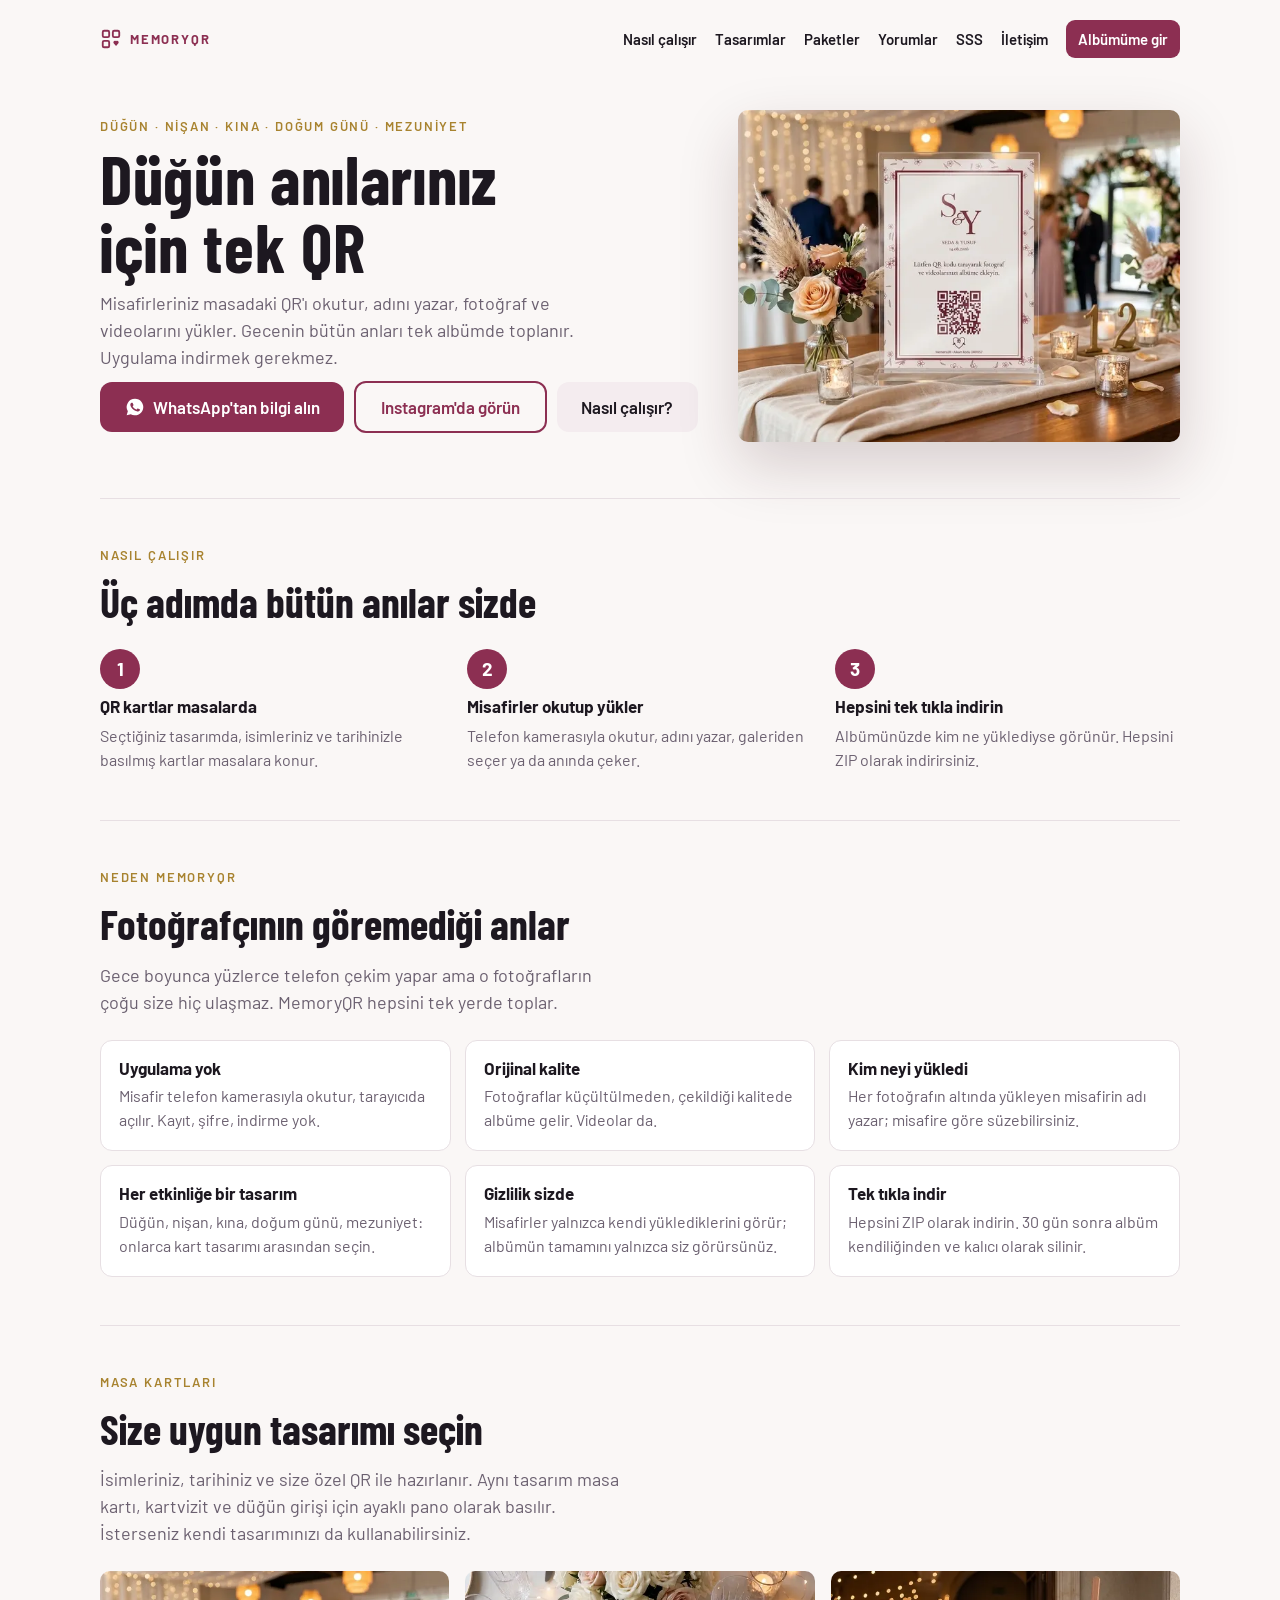
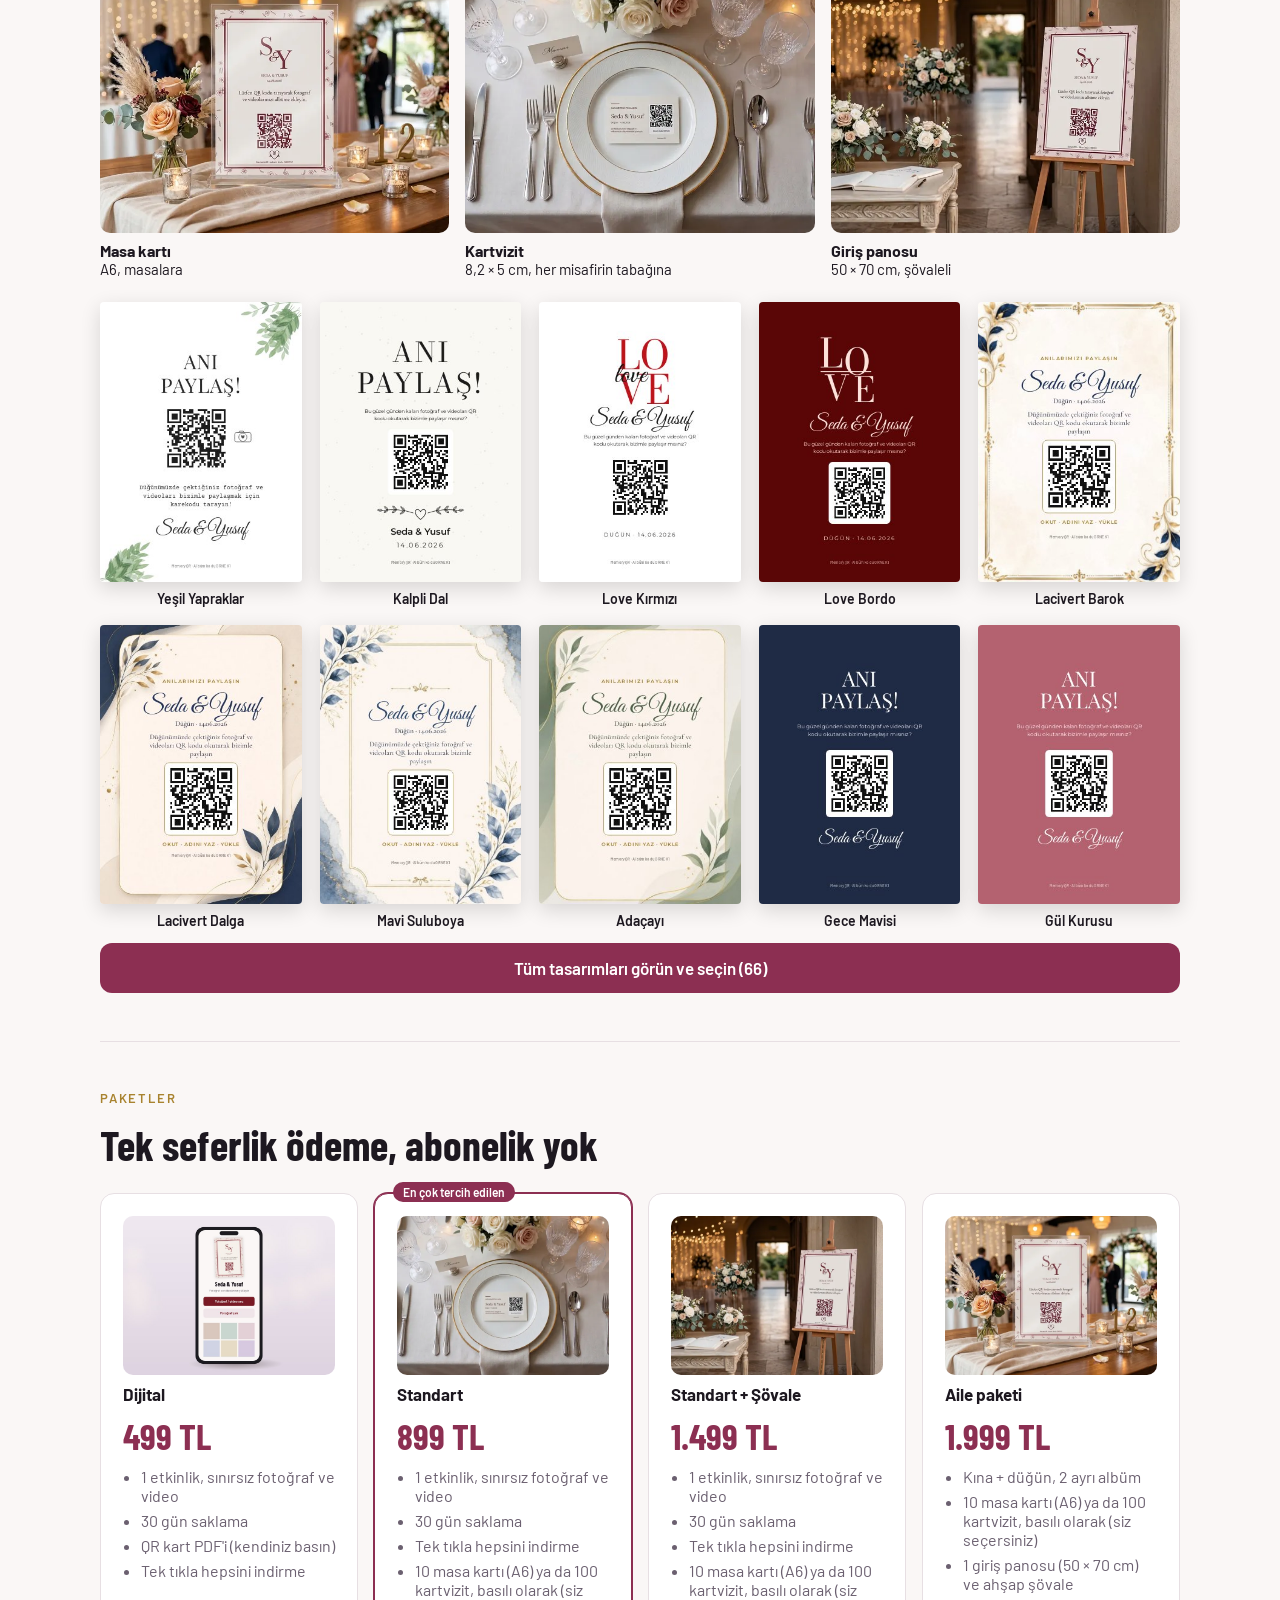
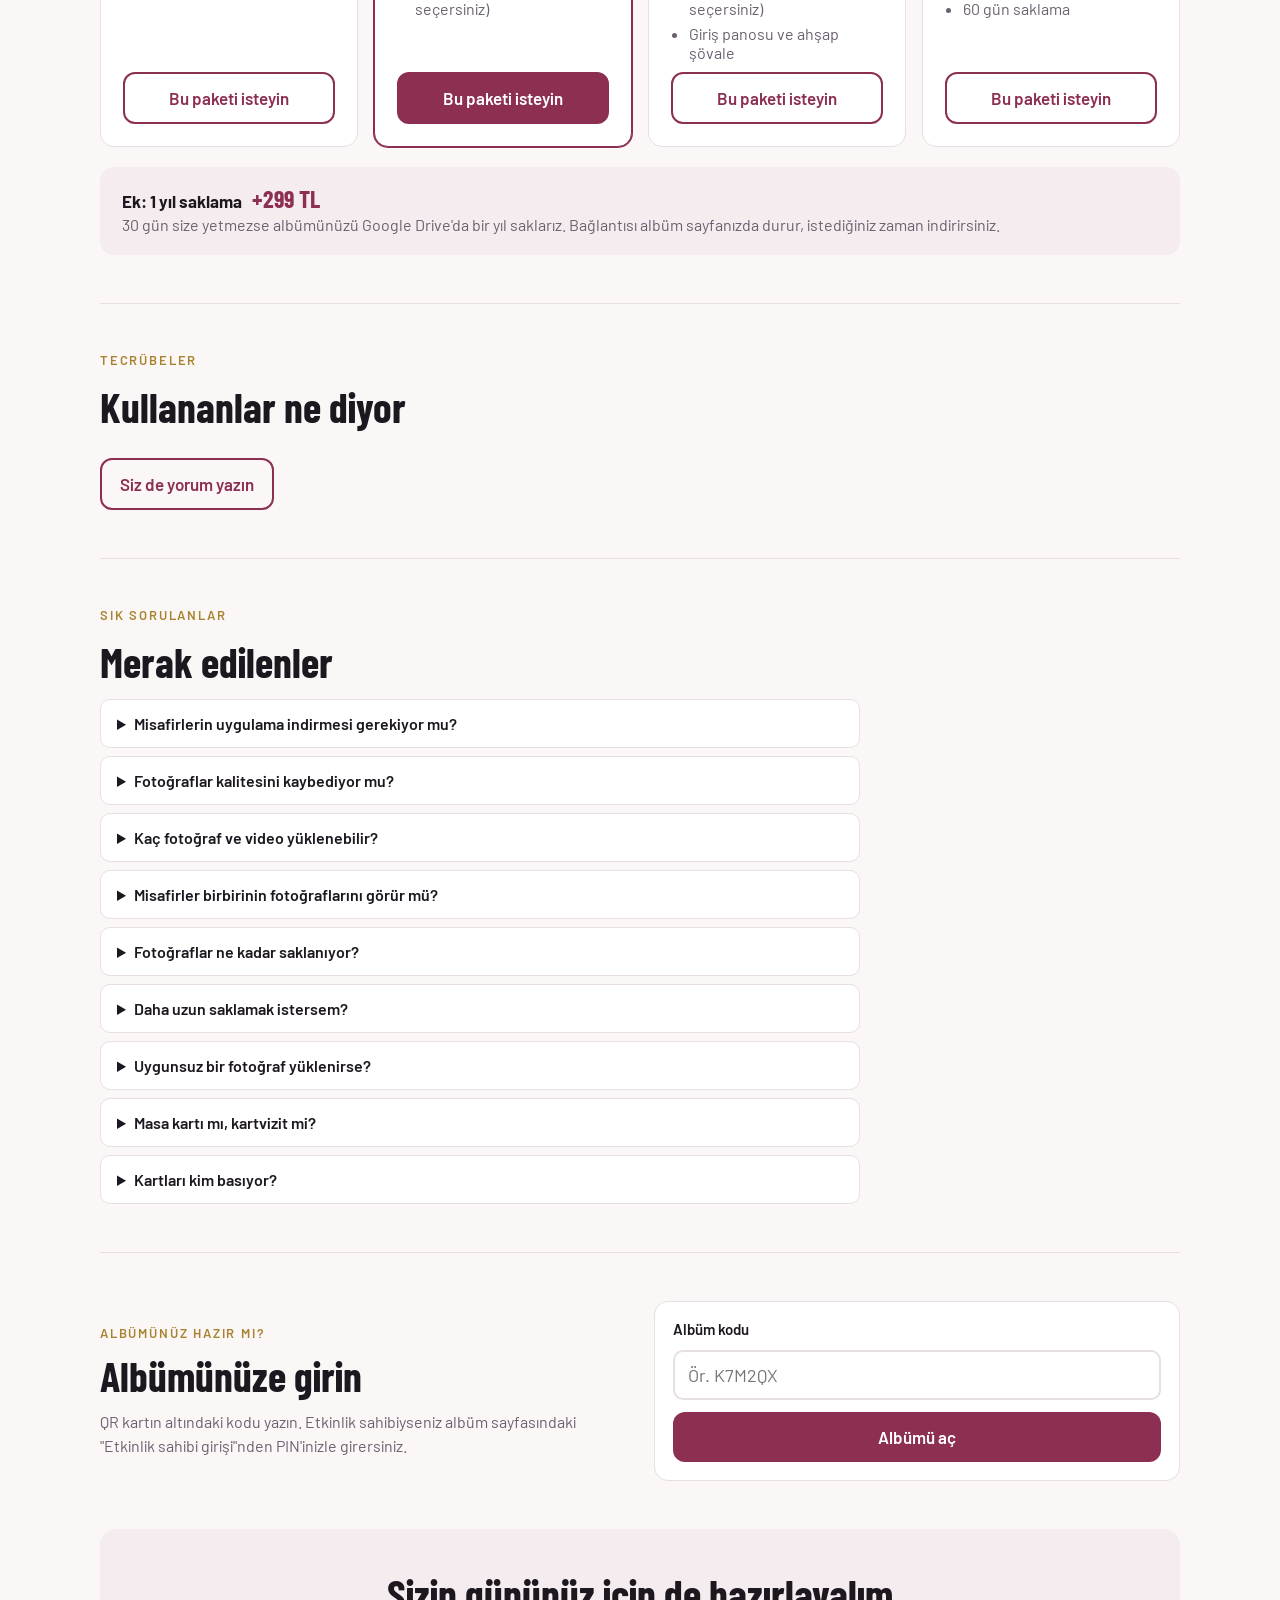
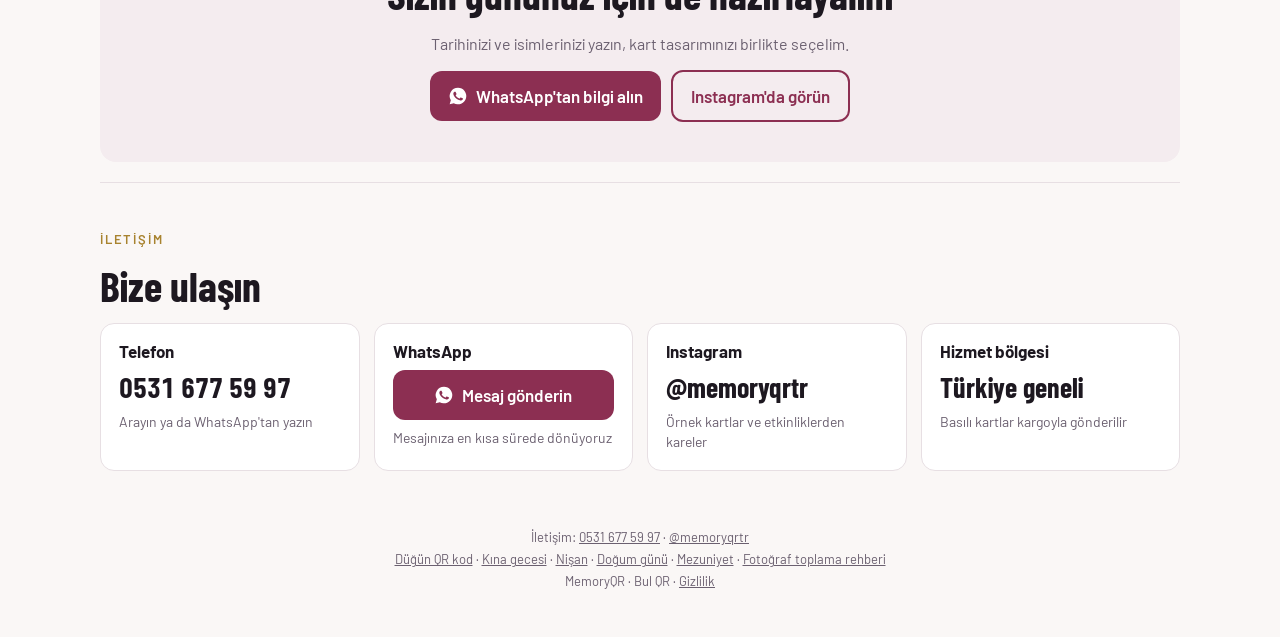
==== commit fe7fe387: "Sünnet ve baby shower: etkinlik türleri (veritabanı sürüm 9) ve 6 kart tasarımı; Instagram etkinlik " ====
--- a/index.html
+++ b/index.html
@@ -39,12 +39,12 @@
   const EPOSTA = "";
   // Tanıtım sayfasındaki paketler (fiyatı boş bırakılırsa "Fiyat için yazın" görünür)
   const PAKETLER = [
-    {ad: "Dijital", fiyat: "499 TL", gorsel: "phone", ozellik: ["1 etkinlik, sınırsız fotoğraf ve video", "30 gün saklama", "QR kart PDF'i (kendiniz basın)", "Tek tıkla hepsini indirme"]},
-    {ad: "Standart", fiyat: "899 TL", one: true, gorsel: "foto:tabak-kartvizit", ozellik: ["1 etkinlik, sınırsız fotoğraf ve video", "30 gün saklama", "Tek tıkla hepsini indirme",
+    {kod: "dijital", ad: "Dijital", fiyat: "499 TL", gorsel: "phone", ozellik: ["1 etkinlik, sınırsız fotoğraf ve video", "30 gün saklama", "QR kart PDF'i (kendiniz basın)", "Tek tıkla hepsini indirme"]},
+    {kod: "standart", ad: "Standart", fiyat: "899 TL", one: true, gorsel: "foto:tabak-kartvizit", ozellik: ["1 etkinlik, sınırsız fotoğraf ve video", "30 gün saklama", "Tek tıkla hepsini indirme",
       "10 masa kartı (A6) ya da 100 kartvizit, basılı olarak (siz seçersiniz)"]},
-    {ad: "Standart + Şövale", fiyat: "1.499 TL", gorsel: "foto:sovale-pano", ozellik: ["1 etkinlik, sınırsız fotoğraf ve video", "30 gün saklama", "Tek tıkla hepsini indirme",
+    {kod: "sovale", ad: "Standart + Şövale", fiyat: "1.499 TL", gorsel: "foto:sovale-pano", ozellik: ["1 etkinlik, sınırsız fotoğraf ve video", "30 gün saklama", "Tek tıkla hepsini indirme",
       "10 masa kartı (A6) ya da 100 kartvizit, basılı olarak (siz seçersiniz)", "Giriş panosu ve ahşap şövale"]},
-    {ad: "Aile paketi", fiyat: "1.999 TL", gorsel: "foto:pleksi-stand", ozellik: ["Kına + düğün, 2 ayrı albüm", "10 masa kartı (A6) ya da 100 kartvizit, basılı olarak (siz seçersiniz)",
+    {kod: "aile", ad: "Aile paketi", fiyat: "1.999 TL", gorsel: "foto:pleksi-stand", ozellik: ["Kına + düğün, 2 ayrı albüm", "10 masa kartı (A6) ya da 100 kartvizit, basılı olarak (siz seçersiniz)",
       "1 giriş panosu (50 × 70 cm) ve ahşap şövale", "60 gün saklama"]},
   ];
   // Her pakete eklenebilen 1 yıl saklama (albüm Google Drive'a arşivlenir, bağlantısı albüm sayfasında görünür)
@@ -277,6 +277,7 @@
 .kbar{position:sticky;bottom:calc(10px + env(safe-area-inset-bottom,0px));z-index:5;background:var(--card);border:1px solid var(--line);border-radius:14px;
   box-shadow:0 8px 30px rgba(0,0,0,.14);display:flex;justify-content:space-between;align-items:center;gap:12px;flex-wrap:wrap;padding:12px 16px;margin-top:10px}
 #dlRow select{width:auto;font-size:16px;padding:10px}
+#dlRow{flex-wrap:wrap}#dlRow #pdfFmt{flex:1;min-width:0}
 @media (max-width:760px){.kp{grid-template-columns:1fr}.kp-prev{position:static}.kp-img img{width:min(70%,260px)}}
 
 .ord{display:grid;grid-template-columns:minmax(0,300px) minmax(0,1fr);gap:20px;align-items:start}
@@ -289,6 +290,21 @@
 img[data-d]:not(.ready){aspect-ratio:111/154;background:linear-gradient(110deg,var(--soft) 40%,#fbf6f8 50%,var(--soft) 60%) 0 0/200% 100%;animation:shim 1.4s linear infinite}
 @keyframes shim{to{background-position:-200% 0}}
 @media (prefers-reduced-motion:reduce){img[data-d]:not(.ready){animation:none}}
+
+/* sipariş sayfası: adımlar ve paket seçimi */
+.dstep{display:flex;align-items:center;gap:12px;font-size:clamp(22px,3.4vw,28px);margin:26px 0 12px}
+.dstep span{width:36px;height:36px;border-radius:50%;background:var(--accent);color:#fff;display:grid;place-items:center;font-size:18px;flex:none}
+.dpk{display:grid;grid-template-columns:repeat(4,1fr);gap:12px}
+.dpk-i{text-align:left;border:2px solid var(--line);background:var(--card);border-radius:14px;padding:14px;cursor:pointer;font:inherit;color:var(--ink);display:grid;gap:4px;align-content:start}
+.dpk-i b{font-size:17px}.dpk-i .pr{font:700 26px "Barlow Condensed",sans-serif;color:var(--accent)}
+.dpk-i small{color:var(--muted);font-size:13px;line-height:1.35}
+.dpk-i.on{border-color:var(--accent);box-shadow:0 0 0 2px var(--accent) inset;background:var(--soft)}
+@media (max-width:860px){.dpk{grid-template-columns:1fr 1fr}}
+.okmark{width:64px;height:64px;border-radius:50%;background:var(--ok);color:#fff;display:grid;place-items:center;font-size:34px;font-weight:700}
+.ordn{border:2px solid var(--accent)!important;background:color-mix(in srgb,var(--accent) 6%,var(--card))}
+.pill.new{background:var(--accent);color:#fff}
+.ordrow{display:flex;gap:14px;align-items:flex-start}
+.ordimg{width:72px;height:auto;border-radius:3px;box-shadow:0 2px 8px rgba(0,0,0,.18);flex:none}
 
 /* masa kartı seçici */
 .cardpick{place-items:start center;overflow-y:auto}
@@ -321,7 +337,7 @@
 <h2>Paketler ve fiyatlar</h2>
 <ul><li><strong>Dijital: 499 TL</strong> · 1 etkinlik, sınırsız fotoğraf ve video, 30 gün saklama, QR kart PDF'i (kendiniz basın), Tek tıkla hepsini indirme</li><li><strong>Standart: 899 TL</strong> · 1 etkinlik, sınırsız fotoğraf ve video, 30 gün saklama, Tek tıkla hepsini indirme, 10 masa kartı (A6) ya da 100 kartvizit, basılı olarak (siz seçersiniz)</li><li><strong>Standart + Şövale: 1.499 TL</strong> · 1 etkinlik, sınırsız fotoğraf ve video, 30 gün saklama, Tek tıkla hepsini indirme, 10 masa kartı (A6) ya da 100 kartvizit, basılı olarak (siz seçersiniz), Giriş panosu ve ahşap şövale</li><li><strong>Aile paketi: 1.999 TL</strong> · Kına + düğün, 2 ayrı albüm, 10 masa kartı (A6) ya da 100 kartvizit, basılı olarak (siz seçersiniz), 1 giriş panosu (50 × 70 cm) ve ahşap şövale, 60 gün saklama</li><li><strong>Ek: 1 yıl saklama +299 TL</strong></li></ul>
 <h2>QR kart tasarımları</h2>
-<p>Düğün, nişan ve kına için klasik, modern ve çiçekli; kız ve erkek doğum günü partisi için çocuk temalı; mezuniyet balosu için kepli ve retro olmak üzere 60 tasarım. <a href="?tasarimlar">Tasarımları kendi isminizle görün</a>.</p>
+<p>Düğün, nişan ve kına için klasik, modern ve çiçekli; kız ve erkek doğum günü partisi için çocuk temalı; mezuniyet balosu için kepli ve retro olmak üzere 66 tasarım; sünnet ve baby shower için ayrı tasarımlar. <a href="?tasarimlar">Tasarımları kendi isminizle görün</a>.</p>
 <h2>Etkinliğe göre QR kodlu albüm</h2>
 <ul><li><a href="dugun-qr-kod/">Düğün QR kod</a></li><li><a href="kina-gecesi-qr-kod/">Kına gecesi QR kod</a></li><li><a href="nisan-qr-kod/">Nişan ve söz QR kod</a></li><li><a href="dogum-gunu-qr-kod/">Doğum günü partisi QR kod</a></li><li><a href="mezuniyet-qr-kod/">Mezuniyet balosu QR kod</a></li><li><a href="rehber/dugunde-misafir-fotograflari-nasil-toplanir/">Düğünde misafir fotoğrafları nasıl toplanır?</a></li></ul>
 <h2>Sık sorulan sorular</h2>
@@ -375,7 +391,7 @@
   del(k) { try { sessionStorage.removeItem("mqr_" + k); } catch (e) {} },
 };
 
-const KINDS = {dugun: "Düğün", nisan: "Nişan", kina: "Kına", soz: "Söz", mezuniyet: "Mezuniyet", dogum_gunu: "Doğum günü", diger: "Etkinlik"};
+const KINDS = {dugun: "Düğün", nisan: "Nişan", kina: "Kına", soz: "Söz", mezuniyet: "Mezuniyet", dogum_gunu: "Doğum günü", sunnet: "Sünnet", baby_shower: "Baby shower", diger: "Etkinlik"};
 const fmtDate = d => new Date(String(d).length === 10 ? d + "T12:00:00" : d).toLocaleDateString("tr-TR", {day: "numeric", month: "long", year: "numeric"});
 const fmtTime = d => new Date(d).toLocaleString("tr-TR", {day: "numeric", month: "short", hour: "2-digit", minute: "2-digit"});
 const daysLeft = d => Math.max(0, Math.ceil((new Date(d) - Date.now()) / 864e5));
@@ -618,14 +634,20 @@
         <div style="font-size:13px;opacity:.75">${esc(fmtTime(f.created_at))} · ${i + 1}/${list.length}</div></div>
         <div class="row" style="gap:4px">${list.length > 1 ? `<button class="ic" data-a="play" aria-label="${playing ? "Durdur" : "Otomatik oynat"}">${playing ? "❚❚" : "▶"}</button>` : ""}
           ${document.fullscreenEnabled ? `<button class="ic" data-a="full" aria-label="Tam ekran">⛶</button>` : ""}<button class="x" aria-label="Kapat">×</button></div></div>
-      <div class="media">${f.kind === "video" ? `<video src="${esc(fileUrl(f.key))}" controls playsinline autoplay ${playing ? "muted" : ""}></video>` : `<img src="${esc(fileUrl(f.key))}" alt="${esc(f.guest)} yükledi">`}
+      <div class="media">${f.kind === "video" ? `<video src="${esc(fileUrl(f.key))}" controls playsinline autoplay ${playing ? "muted" : ""}></video>` : `<img src="${esc(fileUrl(f.thumb_key || f.key))}" data-full="${esc(fileUrl(f.key))}" alt="${esc(f.guest)} yükledi">`}
         ${list.length > 1 ? `<button class="nav l" aria-label="Önceki">‹</button><button class="nav r" aria-label="Sonraki">›</button>` : ""}</div>
       <div class="bot">${owner ? `<button class="btn light${f.favorite ? " on" : ""}" data-a="fav">${heart(f.favorite)}${f.favorite ? "Favoride" : "Favori"}</button>` : ""}
         <a class="btn light" href="${esc(fileUrl(f.key))}?dl=${encodeURIComponent(fileName(f))}">${ICON.download}İndir</a>
         ${owner ? `<button class="btn light" data-a="hide">${f.hidden ? "Göster" : "Gizle"}</button><button class="btn light" data-a="del">Sil</button>` : ""}</div>`;
-    // sonraki fotoğrafı önceden yükle: geçiş beklemesin
-    const n = list[(i + 1) % list.length];
-    if (n && n.kind === "photo") { const pre = new Image(); pre.src = fileUrl(n.key); }
+    // önce küçük önizleme görünür, orijinal yüklenince yerine geçer (birkaç MB'lık fotoğrafta boş ekran beklenmez)
+    const im = $(".media img", el);
+    if (im && im.dataset.full !== im.src) {
+      const full = new Image(); full.decoding = "async";
+      full.onload = () => { if (im.isConnected) im.src = full.src; };
+      full.src = im.dataset.full;
+    }
+    // önceki ve sonraki fotoğrafları önceden yükle: geçiş beklemesin
+    for (const d of [1, -1, 2]) { const n = list[(i + d + list.length) % list.length]; if (n && n.kind === "photo") { const pre = new Image(); pre.src = fileUrl(n.key); } }
     schedule();
   }
   el.addEventListener("click", async e => {
@@ -1061,7 +1083,7 @@
 
 // ---------------------------------------------------------------- kart tasarımı sayfası (?e=KOD&kart, PIN ile): müşteriye gönderilen link
 const loadImg = src => new Promise((res, rej) => { const im = new Image(); im.crossOrigin = "anonymous"; im.onload = () => res(im); im.onerror = rej; im.src = src; });
-const KIND_CAT = {dugun: "dugun", nisan: "dugun", kina: "dugun", soz: "dugun", mezuniyet: "mezuniyet"};
+const KIND_CAT = {dugun: "dugun", nisan: "dugun", kina: "dugun", soz: "dugun", mezuniyet: "mezuniyet", sunnet: "sunnet", baby_shower: "bebek"};
 const QR_POS_TR = {alt: "Altta", orta: "Ortada", sag_alt: "Sağ altta", sol_alt: "Sol altta"};
 const QR_SIZE_TR = {kucuk: "Küçük", orta: "Orta", buyuk: "Büyük"};
 
@@ -1081,6 +1103,7 @@
         <p class="hint" id="prodNote" style="text-align:center"></p>
         <p class="hint" id="noPdf" hidden style="text-align:center">Kartlarınızı biz basıp gönderiyoruz. Tasarımı seçip kaydetmeniz yeterli.</p>
         <div class="row" id="dlRow"><select id="panoSize" hidden><option value="50x70">50 × 70 cm</option><option value="35x50">35 × 50 cm</option></select>
+          <select id="pdfFmt" aria-label="PDF biçimi"><option value="tek">Tek kart (matbaa için)</option><option value="a4">A4 sayfa</option></select>
           <button class="btn ghost" id="dl">${ICON.download}PDF indir</button></div>
       </aside>
       <section class="stack" style="min-width:0">
@@ -1129,14 +1152,19 @@
     const tok = ++prevTok;
     await (mode === "kendi" ? cardFonts() : designReady(sel.design));
     if (tok !== prevTok) return;
-    $("#prev").src = view === "mekan" ? mockup(product === "kart" ? "stand" : product, ev, cur(), 720, 576).toDataURL("image/jpeg", .88)
-      : drawProduct(product, ev, cur(), product === "kartvizit" ? 7 : 4.4).toDataURL("image/jpeg", .9);
+    $("#prev").src = view === "mekan" ? mockup(product === "kart" ? "stand" : product === "katlanir" ? "cadir" : product, ev, cur(), 720, 576).toDataURL("image/jpeg", .88)
+      : drawProduct(product, ev, cur(), product === "kartvizit" || product === "katlanir" ? 7 : 4.4).toDataURL("image/jpeg", .9);
     $("#prev").className = (product === "kartvizit" && sel.biz === "yatay") || view === "mekan" ? "wide" : "";
-    $("#bizTabs").hidden = product !== "kartvizit";
+    $("#bizTabs").hidden = product !== "kartvizit" && product !== "katlanir";
     $("#bizTabs").querySelectorAll("button").forEach(b => b.classList.toggle("on", b.dataset.y === sel.biz));
     $("#viewTabs").querySelectorAll("button").forEach(b => b.classList.toggle("on", b.dataset.v === view));
-    $("#prodNote").textContent = (product === "kartvizit" ? (sel.biz === "dikey" ? "5 × 8,2 cm, dikey" : "8,2 × 5 cm, yatay") : CARD_PRODUCTS[product].note) + (product === "pano" ? " · masa kartı tasarımınız büyütülür" : "");
+    $("#prodNote").textContent = (product === "kartvizit" ? (sel.biz === "dikey" ? "5 × 8,2 cm, dikey" : "8,2 × 5 cm, yatay")
+      : product === "katlanir" ? (sel.biz === "dikey" ? "Açık hâli 5 × 16,4 cm" : "Açık hâli 8,2 × 10 cm") + ", ortadan katlanır; masaya çadır gibi konur, iki yüzde de kartvizit"
+      : CARD_PRODUCTS[product].note) + (product === "pano" ? " · masa kartı tasarımınız büyütülür" : "");
     $("#panoSize").hidden = product !== "pano";
+    // A4: o üründen sayfaya kaç adet sığıyorsa (pano A4'e sığmaz)
+    $("#pdfFmt").hidden = product === "pano";
+    if (product !== "pano") $("#pdfFmt").options[1].textContent = `A4 sayfa (${a4Count(product, cur())} adet, kesim çizgili)`;
     $("#prodTabs").querySelectorAll("button").forEach(b => b.classList.toggle("on", b.dataset.p === product));
   };
   const drawCats = () => {
@@ -1193,7 +1221,7 @@
   $("#dl").onclick = async () => {
     if (mode === "kendi" && !custom.img) return toast("Önce tasarım dosyanızı yükleyin");
     const b = $("#dl"); b.disabled = true; b.lastChild.textContent = "Hazırlanıyor…";
-    try { await productPdf(product, ev, cur(), $("#panoSize").value); toast("PDF indirildi"); }
+    try { await productPdf(product, ev, cur(), $("#panoSize").value, product === "pano" ? "tek" : $("#pdfFmt").value); toast("PDF indirildi"); }
     catch (err) { toast("PDF hazırlanamadı: " + err.message, 5000); }
     b.disabled = false; b.lastChild.textContent = "PDF indir";
   };
@@ -1251,6 +1279,8 @@
   const total = list.reduce((s, e) => s + Number(e.bytes), 0);
   const today = new Date().toISOString().slice(0, 10);
   app.innerHTML = `<div class="row" style="justify-content:space-between">${brandHtml}<button class="linkbtn" id="aout">Çıkış</button></div>
+    <section class="stack" id="ordsBox"><div class="row" style="justify-content:space-between;align-items:baseline"><h1 id="ordsH">Siparişler</h1>
+      <label class="switch"><input type="checkbox" id="ordsAll"> Kapananları da göster</label></div><div class="stack" id="ords"><p class="hint">Yükleniyor…</p></div></section>
     <h1>Etkinlikler</h1>
     ${FILES_URL.includes("BURAYA") ? `<p class="err">index.html başındaki FILES_URL henüz ayarlanmadı: misafirler yükleme yapamaz. Kurulum: README.md</p>` : ""}
     <div class="stats"><div class="stat"><b>${list.length}</b><span>etkinlik</span></div>
@@ -1275,6 +1305,71 @@
     </form>
     <section class="stack" id="evs">${list.length ? "" : `<p class="hint">Henüz etkinlik yok.</p>`}</section>
     <section class="stack"><h2>Yorumlar</h2><p class="hint">Tanıtım sayfasından gelen yorumlar. Yalnızca yayınladıklarınız sayfada görünür.</p><div class="stack" id="revs"></div></section>`;
+  // ---- siparişler: tasarım sayfasından gelen talepler; yeni olanlar vurgulu, onaylanınca etkinliğe dönüştürülür
+  const ST_TR = {yeni: "Yeni", arandi: "Arandı", onaylandi: "Onaylandı", iptal: "İptal"};
+  const PKG_TR = Object.fromEntries(PAKETLER.map(p => [p.kod, `${p.ad} (${p.fiyat})`]));
+  let orders = [], pendingOrder = null;
+  const telOf = ph => { const d = String(ph || "").replace(/\D/g, ""); return d.startsWith("90") ? "+" + d : d.startsWith("0") ? "+90" + d.slice(1) : "+90" + d; };
+  const drawOrders = () => {
+    const all = $("#ordsAll").checked, yeni = orders.filter(o => o.status === "yeni").length;
+    $("#ordsH").innerHTML = `Siparişler${yeni ? ` <span class="pill new">${yeni} yeni</span>` : ""}`;
+    document.title = (yeni ? `(${yeni}) ` : "") + "Yönetim · MemoryQR";
+    const v = orders.filter(o => all || o.status === "yeni" || o.status === "arandi");
+    $("#ords").innerHTML = v.length ? v.map(o => `<div class="card ev${o.status === "yeni" ? " ordn" : ""}" data-o="${o.id}">
+      <div class="row" style="justify-content:space-between"><h3>#${o.no} · ${esc(o.title)}</h3>
+        <span class="pill ${o.status === "yeni" ? "new" : o.status === "onaylandi" ? "on" : o.status === "iptal" ? "off" : ""}">${ST_TR[o.status]}${o.event_code ? ` · ${esc(o.event_code)}` : ""}</span></div>
+      <div class="ordrow"><img data-od="${esc(o.design || "")}" alt="" class="ordimg">
+        <div class="meta" style="flex:1"><span><b>${esc(o.name)}</b></span><a href="tel:${esc(telOf(o.phone))}"><b>${esc(o.phone)}</b></a>
+          <span>${esc(KINDS[o.kind] || o.kind)}${o.event_date ? ` · ${esc(fmtDate(o.event_date))}` : ""}</span>
+          <span>Paket: <b>${esc(PKG_TR[o.package] || "seçilmedi")}</b></span>
+          ${o.product ? `<span>${esc(PROD_TR[o.product])}${o.product === "kartvizit" && o.card_biz ? `, ${esc(o.card_biz)}` : ""}</span>` : ""}
+          <span>Tasarım: <b>${esc(!o.design ? "—" : typeof cardDesign === "function" ? cardDesign(o.design).name : o.design)}</b></span>${o.archive ? `<span><b>+ ${esc(EK_ARSIV.ad)}</b></span>` : ""}
+          ${o.card_text ? `<span>Kart yazısı: “${esc(o.card_text)}”</span>` : ""}<span class="hint">${esc(fmtTime(o.created_at))}</span></div></div>
+      ${o.note ? `<p class="hint" style="margin:0">Not: ${esc(o.note)}</p>` : ""}
+      <div class="row">
+        <a class="btn small" href="tel:${esc(telOf(o.phone))}">Ara</a>
+        <a class="btn small light" href="https://wa.me/${esc(telOf(o.phone).replace("+", ""))}?text=${encodeURIComponent(`Merhaba ${o.name}, MemoryQR siparişiniz (#${o.no}) için yazıyorum.`)}" target="_blank" rel="noopener">WhatsApp</a>
+        ${o.status === "yeni" ? `<button class="btn small light" data-s="arandi">Arandı</button>` : ""}
+        ${o.status !== "onaylandi" ? `<button class="btn small light" data-s="onay">Onayla, etkinlik oluştur</button>` : ""}
+        ${o.status !== "iptal" && o.status !== "onaylandi" ? `<button class="btn small light" data-s="iptal">İptal</button>` : ""}
+        ${o.status === "iptal" ? `<button class="btn small light" data-s="yeni">Geri al</button><button class="btn small danger" data-s="sil">Sil</button>` : ""}
+      </div></div>`).join("") : `<p class="hint">${orders.length ? "Açık sipariş yok." : "Henüz sipariş yok."} Tasarım sayfasından gelen siparişler burada görünür.</p>`;
+    // tasarım küçük resimleri
+    if (typeof drawCard === "function") $("#ords").querySelectorAll("img[data-od]").forEach(im => {
+      const o = orders.find(x => x.id === im.closest("[data-o]").dataset.o);
+      if (!o?.design) return im.remove();
+      designReady(o.design).then(() => { im.src = drawCard({code: "ORNEK1", title: o.title, kind: o.kind, event_date: o.event_date || "2026-01-01"}, o.design, o.card_text || "", 1.6).toDataURL("image/jpeg", .85); });
+    });
+  };
+  const loadOrders = async () => {
+    try { orders = await rpc("memory_admin_orders", {p_key: key}); }
+    catch (e) { $("#ords").innerHTML = `<p class="err">${esc(/güncel değil/.test(e.message) ? "Siparişler için veritabanını güncelleyin: Supabase'de kurulum.sql'i çalıştırın." : "Siparişler yüklenemedi.")}</p>`; return; }
+    drawOrders();
+    loadScript("kart.js").then(drawOrders).catch(() => {});
+  };
+  $("#ordsAll").onchange = drawOrders;
+  $("#ords").onclick = async e => {
+    const b = e.target.closest("[data-s]"); if (!b) return;
+    const o = orders.find(x => x.id === b.closest("[data-o]").dataset.o); if (!o) return;
+    const s2 = b.dataset.s;
+    if (s2 === "onay") {
+      // etkinlik formu siparişle dolar; "Etkinliği oluştur" deyince sipariş onaylanır ve etkinliğe bağlanır
+      pendingOrder = o.id;
+      $("#efT").textContent = `Sipariş #${o.no} → yeni etkinlik`; $("#eCancel").hidden = false;
+      $("#eCode").value = ""; $("#eTitle").value = o.title; $("#eKind").value = o.kind; if (o.event_date) $("#eDate").value = o.event_date;
+      $("#ePkg").value = o.package || "standart"; $("#eDays").value = o.package === "aile" ? 60 : 30;
+      $("#eOwner").value = o.name; $("#ePhone").value = o.phone; $("#eArchive").value = "";
+      $("#eNote").value = [`Sipariş #${o.no}`, o.product ? PROD_TR[o.product] + (o.product === "kartvizit" && o.card_biz ? ` (${o.card_biz})` : "") : "",
+        o.archive ? `+ ${EK_ARSIV.ad}` : "", o.note || ""].filter(Boolean).join(" · ");
+      return $("#ef").scrollIntoView({behavior: "smooth"});
+    }
+    if (s2 === "sil" && !await ask("Sipariş silinsin mi?", `#${o.no} · ${o.name}`, "Sil", true)) return;
+    const r = await rpc("memory_admin_order_set", {p_key: key, p_id: o.id, p_status: s2}).catch(() => null);
+    if (!r?.ok) return toast("Kaydedilemedi");
+    loadOrders();
+  };
+  loadOrders();
+
   const loadRevs = async () => {
     const revs = await rpc("memory_admin_reviews", {p_key: key}).catch(() => []);
     $("#revs").innerHTML = revs.length ? revs.map(r => `<div class="card ev"><div class="row" style="justify-content:space-between"><b>${esc(r.name)}${r.event_text ? ` · ${esc(r.event_text)}` : ""}</b>
@@ -1363,6 +1458,8 @@
       p_note: $("#eNote").value, p_archive_url: $("#eArchive").value, p_package: $("#ePkg").value}).catch(err => ({ok: false, error: err.message}));
     if (!r.ok) return toast(r.error === "bad_url" ? "Arşiv bağlantısı https:// ile başlamalı" : "Kaydedilemedi: " + (r.error || ""));
     toast($("#eCode").value ? "Kaydedildi" : `Oluşturuldu: ${r.code} · PIN ${r.pin}`, 5000);
+    // siparişten oluşturulduysa: sipariş onaylanır, seçtiği tasarım ve kartvizit yönü etkinliğe aktarılır
+    if (pendingOrder && r.code) await rpc("memory_admin_order_set", {p_key: key, p_id: pendingOrder, p_status: "onaylandi", p_code: r.code}).catch(() => toast("Sipariş etkinliğe bağlanamadı"));
     adminPanel(key, await rpc("memory_admin_events", {p_key: key}));
   };
 }
@@ -1370,7 +1467,7 @@
 // ---------------------------------------------------------------- giriş sayfası (kod ile)
 // örnek isimler: kartın türüne göre (kız/erkek doğum günü, mezuniyet), diğerlerinde verilen örnek
 const SAMPLE_BY_CAT = {dogum_kiz: ["Seda'nın Doğum Günü", "dogum_gunu"], dogum_erkek: ["Uras'ın Doğum Günü Partisi", "dogum_gunu"],
-  mezuniyet: ["Hukuk Fakültesi Mezuniyet Balosu", "mezuniyet"]};
+  mezuniyet: ["Hukuk Fakültesi Mezuniyet Balosu", "mezuniyet"], sunnet: ["Uras'ın Sünnet Düğünü", "sunnet"], bebek: ["Seda'nın Baby Shower'ı", "baby_shower"]};
 const sampleEv = (id, base) => { const x = SAMPLE_BY_CAT[cardDesign(id).cat]; return x ? {...base, title: x[0], kind: x[1]} : base; };
 // sayfaya özel arama motoru açıklaması ve asıl adres
 function setMeta(desc, canonical) {
@@ -1446,7 +1543,7 @@
           : pk.gorsel ? `<img class="mock" data-mock="${pk.gorsel}" alt="${esc(pk.ad)} paketi örnek görseli">` : ""}
         <h3>${esc(pk.ad)}</h3><div class="price">${esc(pk.fiyat || "Fiyat için yazın")}</div>
         <ul>${pk.ozellik.map(o => `<li>${esc(o)}</li>`).join("")}</ul>
-        ${wa ? `<a class="btn ${pk.one ? "" : "ghost"}" href="${esc(waLink(`Merhaba, MemoryQR ${pk.ad} paketi hakkında bilgi almak istiyorum.`))}" target="_blank" rel="noopener">Bu paketi isteyin</a>` : ""}</div>`).join("")}</div>
+        <a class="btn ${pk.one ? "" : "ghost"}" href="?tasarimlar&paket=${esc(pk.kod)}">Bu paketi isteyin</a></div>`).join("")}</div>
       <div class="laddon"><div><h3>Ek: ${esc(EK_ARSIV.ad)} <span class="price-s">${esc(EK_ARSIV.fiyat)}</span></h3>
         <p>30 gün size yetmezse albümünüzü Google Drive'da bir yıl saklarız. Bağlantısı albüm sayfanızda durur, istediğiniz zaman indirirsiniz.</p></div></div></section>
 
@@ -1521,26 +1618,40 @@
   }).catch(() => { $("#lcards").innerHTML = ""; });
 }
 
-// ---------------------------------------------------------------- tasarım seçme sayfası (?tasarimlar): müşteri kendi isimleriyle görür, seçip WhatsApp'tan gönderir
+// ---------------------------------------------------------------- tasarım ve sipariş sayfası (?tasarimlar[&paket=kod])
+// Müşteri paketini seçer, isimlerini yazar, tasarıma dokunur, iletişim bilgisini bırakır: sipariş veritabanına kaydedilir
+// (memory_order_add), yönetim panelinde "yeni" olarak görünür. WhatsApp gerekmez.
+const PROD_TR = {kart: "Masa kartı (10 adet)", kartvizit: "Kartvizit (100 adet)"};
 async function designsView() {
   app.className = "home";
-  document.title = "Düğün QR Kod Kart Tasarımları: Masa Kartı, Kartvizit, Pano | MemoryQR";
-  setMeta("Düğün, nişan, kına, doğum günü ve mezuniyet için QR kodlu masa kartı, kartvizit ve giriş panosu tasarımları. Kendi isminizle görün, beğendiğinizi seçin.",
+  document.title = "Düğün QR Kod Kart Tasarımları ve Sipariş | MemoryQR";
+  setMeta("Düğün, nişan, kına, doğum günü ve mezuniyet için QR kodlu masa kartı, kartvizit ve giriş panosu tasarımları. Paketinizi seçin, kartınızı kendi isminizle görün, siparişinizi verin.",
     SITE_URL + "?tasarimlar");
-  const st = {title: "", kind: "dugun", date: new Date(Date.now() + 30 * 864e5).toISOString().slice(0, 10), cat: ""};
+  const st = {title: "", kind: "dugun", date: new Date(Date.now() + 30 * 864e5).toISOString().slice(0, 10), cat: "",
+    pkg: PAKETLER.find(p => p.kod === params.get("paket"))?.kod || null};
   const sample = {dugun: "Seda & Yusuf", nisan: "Seda & Yusuf", kina: "Seda'nın Kına Gecesi", soz: "Seda & Yusuf", mezuniyet: "Hukuk Fakültesi Mezuniyet Balosu",
-    dogum_gunu: "Seda'nın Doğum Günü", diger: "Seda & Yusuf"};
+    dogum_gunu: "Seda'nın Doğum Günü", sunnet: "Uras'ın Sünnet Düğünü", baby_shower: "Seda'nın Baby Shower'ı", diger: "Seda & Yusuf"};
   app.innerHTML = `<nav class="lnav">${brandHtml}<div class="row"><a href="./#paketler">Paketler</a><a href="./#sss">SSS</a><a class="btn small" href="./">Ana sayfa</a></div></nav>
-    <section class="stack" style="padding:28px 0 8px"><div class="eyebrow">Masa kartları</div><h1 style="font-size:clamp(36px,6vw,54px)">Kartınızı seçin</h1>
-      <p class="lede">İsimlerinizi ve tarihinizi yazın, bütün tasarımları kendi kartınız olarak görün. Beğendiğinize dokunun ve WhatsApp'tan bize gönderin.</p></section>
+    <section class="stack" style="padding:28px 0 8px"><div class="eyebrow">Sipariş</div><h1 style="font-size:clamp(36px,6vw,54px)">Kartınızı seçin, siparişinizi verin</h1>
+      <p class="lede">Paketinizi seçin, isimlerinizi yazın ve beğendiğiniz tasarıma dokunun. İletişim bilgilerinizi bırakın; sizi arayıp siparişinizi birlikte onaylayalım.</p></section>
+    <h2 class="dstep"><span>1</span>Paketinizi seçin</h2>
+    <div class="dpk" id="dzP"></div>
+    <h2 class="dstep"><span>2</span>Bilgilerinizi yazın</h2>
     <form class="card dz" id="dzf" onsubmit="return false">
       <div class="stack"><label for="dzT">İsimler ya da başlık</label><input type="text" id="dzT" maxlength="60" placeholder="Ör. Seda & Yusuf"></div>
       <div class="stack"><label for="dzK">Etkinlik</label><select id="dzK">${Object.entries(KINDS).map(([k, v]) => `<option value="${k}">${v}</option>`).join("")}</select></div>
       <div class="stack"><label for="dzD">Tarih</label><input type="date" id="dzD" value="${st.date}"></div>
     </form>
+    <h2 class="dstep"><span>3</span>Tasarımınıza dokunun</h2>
     <div class="cp-cats" id="dzC"></div>
     <div class="lcards" id="dzG" style="padding:6px 0 30px"><p class="hint">Tasarımlar hazırlanıyor…</p></div>
     ${footerHtml()}`;
+  const pkgs = () => {
+    $("#dzP").innerHTML = PAKETLER.map(p => `<button type="button" class="dpk-i${st.pkg === p.kod ? " on" : ""}" data-p="${esc(p.kod)}" aria-pressed="${st.pkg === p.kod}">
+      <b>${esc(p.ad)}</b><span class="pr">${esc(p.fiyat)}</span><small>${esc(p.ozellik.join(" · "))}</small></button>`).join("");
+  };
+  pkgs();
+  $("#dzP").onclick = e => { const b = e.target.closest("[data-p]"); if (b) { st.pkg = b.dataset.p; pkgs(); } };
   try { await loadScript("kart.js"); } catch (e) { $("#dzG").innerHTML = `<p class="err">Tasarımlar yüklenemedi, sayfayı yenileyin.</p>`; return; }
   const ev = () => ({code: "ORNEK1", title: st.title || sample[st.kind], kind: st.kind, event_date: st.date || new Date().toISOString().slice(0, 10)});
   // isim yazılmadıysa her kart kendi türüne uygun örnekle görünür (doğum günü, mezuniyet)
@@ -1550,7 +1661,7 @@
       .map(([k, v]) => `<button type="button" class="chip${st.cat === k ? " on" : ""}" data-c="${k}">${esc(v)}</button>`).join("");
   };
   const grid = () => {
-    $("#dzG").innerHTML = CARD_DESIGNS.filter(d => !st.cat || d.cat === st.cat).map(d => `<figure><button class="dz-item" data-d="${d.id}" aria-label="${esc(d.name)} tasarımını aç">
+    $("#dzG").innerHTML = CARD_DESIGNS.filter(d => !st.cat || d.cat === st.cat).map(d => `<figure><button class="dz-item" data-d="${d.id}" aria-label="${esc(d.name)} tasarımını seç">
       <img data-d="${d.id}" alt=""></button><figcaption>${esc(d.name)}</figcaption></figure>`).join("");
     lazyThumbs($("#dzG"), id => drawCard(evFor(id), id, "", 2.4).toDataURL("image/jpeg", .85));
   };
@@ -1562,50 +1673,65 @@
   $("#dzK").onchange = e => {
     st.kind = e.target.value;
     // etkinliğe uygun kategori öne gelsin
-    st.cat = {mezuniyet: "mezuniyet", dogum_gunu: ""}[st.kind] ?? (["dugun", "nisan", "kina", "soz"].includes(st.kind) ? "dugun" : "");
+    st.cat = {mezuniyet: "mezuniyet", dogum_gunu: "", sunnet: "sunnet", baby_shower: "bebek"}[st.kind] ?? (["dugun", "nisan", "kina", "soz"].includes(st.kind) ? "dugun" : "");
     cats(); grid();
   };
   $("#dzC").onclick = e => { const b = e.target.closest("[data-c]"); if (!b) return; st.cat = b.dataset.c; cats(); grid(); };
   $("#dzG").onclick = e => { const b = e.target.closest("[data-d]"); if (b) openOrder(b.dataset.d); };
 
-  // seçim penceresi: paket, ek, kart yazısı, not → WhatsApp mesajı + birebir açılan önizleme linki + görsel
-  const order = {pkg: (PAKETLER.find(p => p.one) || PAKETLER[0])?.ad, archive: false, text: "", note: ""};
+  // sipariş penceresi: paket, basılı ürün, ek, kart yazısı, iletişim → veritabanına kayıt
+  const saved = store.get("order_contact", {}) || {};
+  const order = {archive: false, text: "", note: "", product: "kart", biz: "yatay", name: saved.name || "", phone: saved.phone || ""};
   async function openOrder(id) {
     const d = cardDesign(id);
     await designReady(id);
     const m = document.createElement("div");
     m.className = "modal cardpick";
-    m.innerHTML = `<div class="card" role="dialog" aria-modal="true" style="max-width:820px">
-      <div class="row" style="justify-content:space-between"><h2>${esc(d.name)}</h2><button class="linkbtn" data-x>Kapat</button></div>
+    m.innerHTML = `<div class="card" role="dialog" aria-modal="true" aria-labelledby="oTitle" style="max-width:860px">
+      <div class="row" style="justify-content:space-between"><h2 id="oTitle">${esc(d.name)}</h2><button class="linkbtn" data-x>Kapat</button></div>
       <div class="ord">
         <div class="stack"><img id="oImg" alt="${esc(d.name)} önizleme" style="width:100%;height:auto;border-radius:6px;box-shadow:0 6px 24px rgba(0,0,0,.18)">
-          <p class="hint">Kartınızdaki QR sizin albümünüzü açar; buradaki QR örnektir.</p></div>
+          <p class="hint">Kartınızdaki QR sizin albümünüzü açar; buradaki QR örnektir.</p>
+          <button type="button" class="linkbtn" id="oSave" style="justify-self:start">Görseli telefona kaydet</button></div>
         <div class="stack" style="min-width:0">
           <label>Paket</label>
-          <div class="opkg" id="oPkg">${PAKETLER.map(p => `<button type="button" class="chip" data-p="${esc(p.ad)}">${esc(p.ad)}${p.fiyat ? ` · ${esc(p.fiyat)}` : ""}</button>`).join("")}</div>
+          <div class="opkg" id="oPkg">${PAKETLER.map(p => `<button type="button" class="chip" data-p="${esc(p.kod)}">${esc(p.ad)}${p.fiyat ? ` · ${esc(p.fiyat)}` : ""}</button>`).join("")}</div>
           <p class="hint" id="oPkgInfo"></p>
+          <div class="stack" id="oProdBox"><label>Basılı ürün</label>
+            <div class="seg" id="oProd">${Object.entries(PROD_TR).map(([k, v]) => `<button type="button" data-r="${k}">${v}</button>`).join("")}</div>
+            <div class="seg" id="oBiz"><button type="button" data-y="yatay">Yatay kartvizit</button><button type="button" data-y="dikey">Dikey kartvizit</button></div></div>
           <label class="switch"><input type="checkbox" id="oArc"> ${esc(EK_ARSIV.ad)} (${esc(EK_ARSIV.fiyat)})</label>
+          <p class="hint" id="oSum" hidden></p>
+          <div class="grid2" id="oInfo"><div class="stack"><label for="oT">Kartta yazacak isimler</label><input type="text" id="oT" maxlength="60" placeholder="Ör. Seda & Yusuf" required></div>
+            <div class="stack"><label for="oD">Etkinlik tarihi</label><input type="date" id="oD" required></div></div>
           <label for="oText">Kart yazısı <span class="opt">(isteğe bağlı)</span></label>
           <textarea id="oText" rows="2" maxlength="120" placeholder="${esc(d.text(evFor(d.id)))}"></textarea>
+          <h3 style="margin:10px 0 0">İletişim bilgileriniz</h3>
+          <div class="grid2"><div class="stack"><label for="oName">Adınız soyadınız</label><input type="text" id="oName" maxlength="60" autocomplete="name" required></div>
+            <div class="stack"><label for="oPhone">Telefonunuz</label><input type="tel" id="oPhone" maxlength="20" autocomplete="tel" placeholder="05xx xxx xx xx" required></div></div>
           <label for="oNote">Notunuz <span class="opt">(isteğe bağlı)</span></label>
-          <textarea id="oNote" rows="3" maxlength="500" placeholder="Ör. masa sayısı, kart adedi, teslim tarihi, renk isteği…"></textarea>
+          <textarea id="oNote" rows="2" maxlength="500" placeholder="Ör. masa sayısı, teslim tarihi, aramamızı istediğiniz saat…"></textarea>
+          <label class="switch" style="align-items:flex-start"><input type="checkbox" id="oOk"> <span>Siparişim için benimle telefonla iletişime geçilmesini kabul ediyorum (<a href="gizlilik.html" target="_blank" rel="noopener">Gizlilik</a>).</span></label>
+          <div class="err" id="oErr" role="alert" hidden></div>
         </div>
       </div>
       <div class="ord-act">
         <div class="stack"><button type="button" class="btn ghost" id="oAsk">${ICON.wa}Sevdiklerine sor</button>
-          <span class="hint">Kartı sevgilinize, ailenize, arkadaşlarınıza gönderin; beğenip beğenmediklerini yazsınlar.</span></div>
-        <div class="stack">${WHATSAPP ? `<a class="btn" id="oSend" target="_blank" rel="noopener">Siparişi başlat</a>` : `<button class="btn" id="oCopy">Seçimi kopyala</button>`}
-          <span class="hint">Seçiminiz kart görseliyle birlikte bize gelir; ödeme ve teslimatı WhatsApp'tan konuşuruz.</span></div>
-      </div>
-      <button type="button" class="linkbtn" id="oSave" style="justify-self:start">Görseli telefona kaydet</button></div>`;
+          <span class="hint">Kartı sevgilinize, ailenize gönderin; fikirlerini sorun.</span></div>
+        <div class="stack"><button type="button" class="btn" id="oSend">Siparişi gönder</button>
+          <span class="hint">Ödeme şimdi alınmaz. Sizi arayıp siparişinizi onaylarız.</span></div>
+      </div></div>`;
     document.body.append(m);
     const e2 = () => evFor(d.id);
+    const sel = () => ({design: d.id, text: order.text, biz: order.biz});
+    const printed = () => st.pkg && st.pkg !== "dijital";
     const previewLink = () => {
       const q = new URLSearchParams({d: d.id, t: e2().title, k: e2().kind, tarih: e2().event_date});
       if (order.text) q.set("y", order.text);
+      if (st.pkg) q.set("paket", st.pkg);
       return `${SITE_URL}?tasarimlar&${q}`;
     };
-    // kart görseli dosya sunucusuna yüklenir; /p/<id> bağlantısı WhatsApp'ta görselle görünür ve tasarımı açar
+    // "Sevdiklerine sor": kart görseli dosya sunucusuna yüklenir; /p/<id> bağlantısı WhatsApp'ta görselle görünür ve tasarımı açar
     let share = null, shareSig = "", shareTm;
     const sig = () => JSON.stringify([d.id, order.text, e2().title, e2().kind, e2().event_date]);
     const shareLink = () => share && shareSig === sig() ? share : previewLink();
@@ -1618,49 +1744,90 @@
         if (!t?.ok) return;
         const r = await fetch(`${FILES_URL}/u/${t.key}?max=${t.max}&exp=${t.exp}&sig=${t.sig}`, {method: "PUT", body: b,
           headers: {"Content-Type": "image/jpeg", "X-Share-Title": encodeURIComponent(`${e2().title} · ${d.name}`), "X-Share-Url": encodeURIComponent(previewLink())}});
-        if (r.ok && want === sig()) { share = `${FILES_URL}/p/${t.id}`; shareSig = want; sync(); }
+        if (r.ok && want === sig()) { share = `${FILES_URL}/p/${t.id}`; shareSig = want; }
       } catch (err) {}
     }
     const queueShare = () => { clearTimeout(shareTm); shareTm = setTimeout(makeShare, 900); };
     const friendMsg = () => `Selam! ${KINDS[e2().kind] || "Etkinlik"} kartımızı seçiyorum, sence bu nasıl? 👇\n${shareLink()}\n\nBeğendin mi, yoksa başka bir tasarıma mı bakalım? Fikrini yaz 🙏`;
-    const message = () => {
-      const pk = PAKETLER.find(p => p.ad === order.pkg);
-      return [`Merhaba, MemoryQR siparişi vermek istiyorum.`, ``,
-        `Tasarım: ${d.name} (${d.id})`, `İsimler: ${e2().title}`, `Etkinlik: ${KINDS[e2().kind]} · ${fmtDate(e2().event_date)}`,
-        pk ? `Paket: ${pk.ad}${pk.fiyat ? ` (${pk.fiyat})` : ""}` : null, order.archive ? `Ek: ${EK_ARSIV.ad} (${EK_ARSIV.fiyat})` : null,
-        order.text ? `Kart yazısı: ${order.text}` : null, order.note ? `Not: ${order.note}` : null, ``, `Kart görseli: ${shareLink()}`]
-        .filter(l => l !== null).join("\n");
+    const sync = () => {
+      $("#oPkg", m).querySelectorAll("[data-p]").forEach(b => b.classList.toggle("on", b.dataset.p === st.pkg));
+      const pk = PAKETLER.find(p => p.kod === st.pkg);
+      $("#oPkgInfo", m).textContent = pk ? pk.ozellik.join(" · ") : "Paket seçin; sonradan telefonda değiştirebiliriz.";
+      $("#oProdBox", m).hidden = !printed();
+      $("#oProd", m).querySelectorAll("[data-r]").forEach(b => b.classList.toggle("on", b.dataset.r === order.product));
+      $("#oBiz", m).hidden = order.product !== "kartvizit";
+      $("#oBiz", m).querySelectorAll("[data-y]").forEach(b => b.classList.toggle("on", b.dataset.y === order.biz));
     };
-    const canvas = () => drawCard(e2(), d.id, order.text, 7);
-    const sync = () => {
-      $("#oPkg", m).querySelectorAll("[data-p]").forEach(b => b.classList.toggle("on", b.dataset.p === order.pkg));
-      const pk = PAKETLER.find(p => p.ad === order.pkg);
-      $("#oPkgInfo", m).textContent = pk ? pk.ozellik.join(" · ") : "";
-      if ($("#oSend", m)) $("#oSend", m).href = waLink(message());
+    const drawImg = () => {
+      const kv = printed() && order.product === "kartvizit", im = $("#oImg", m);
+      if (!im) return;  // sipariş gönderildi, pencere teşekkür ekranına döndü
+      im.src = (kv ? drawBiz(e2(), sel(), 7) : drawCard(e2(), d.id, order.text, 4.5)).toDataURL("image/jpeg", .9);
     };
-    const drawImg = () => { $("#oImg", m).src = drawCard(e2(), d.id, order.text, 4.5).toDataURL("image/jpeg", .9); };
     $("#oArc", m).checked = order.archive; $("#oText", m).value = order.text; $("#oNote", m).value = order.note;
+    $("#oName", m).value = order.name; $("#oPhone", m).value = order.phone;
+    $("#oT", m).value = st.title; $("#oD", m).value = st.date;
+    // isim ve tarih sayfada yazıldıysa tekrar sorulmaz: özet görünür, istenirse değiştirilir
+    if (st.title) {
+      $("#oInfo", m).hidden = true; $("#oSum", m).hidden = false;
+      $("#oSum", m).innerHTML = `Kartta: <b>${esc(st.title)}</b> · ${esc(KINDS[st.kind] || "")} · ${esc(fmtDate(st.date))} <button type="button" class="linkbtn" id="oEdit">Değiştir</button>`;
+      $("#oEdit", m).onclick = () => { $("#oInfo", m).hidden = false; $("#oSum", m).hidden = true; $("#oT", m).focus(); };
+    }
+    // pencerede değişen isim/tarih sayfadaki forma ve kart önizlemelerine de yansır
+    $("#oT", m).oninput = ev2 => { st.title = ev2.target.value.trim(); $("#dzT").value = ev2.target.value; clearTimeout(tm); tm = setTimeout(drawImg, 300); redraw(); };
+    $("#oD", m).oninput = ev2 => { st.date = ev2.target.value; $("#dzD").value = st.date; clearTimeout(tm); tm = setTimeout(drawImg, 300); redraw(); };
     drawImg(); sync();
     let tm;
-    makeShare();
-    $("#oPkg", m).onclick = ev2 => { const b = ev2.target.closest("[data-p]"); if (b) { order.pkg = b.dataset.p; sync(); } };
-    $("#oArc", m).onchange = ev2 => { order.archive = ev2.target.checked; sync(); };
-    $("#oText", m).oninput = ev2 => { order.text = ev2.target.value.trim(); sync(); clearTimeout(tm); tm = setTimeout(drawImg, 300); queueShare(); };
-    $("#oNote", m).oninput = ev2 => { order.note = ev2.target.value.trim(); sync(); };
+    $("#oPkg", m).onclick = ev2 => { const b = ev2.target.closest("[data-p]"); if (b) { st.pkg = b.dataset.p; pkgs(); sync(); drawImg(); } };
+    $("#oProd", m).onclick = ev2 => { const b = ev2.target.closest("[data-r]"); if (b) { order.product = b.dataset.r; sync(); drawImg(); } };
+    $("#oBiz", m).onclick = ev2 => { const b = ev2.target.closest("[data-y]"); if (b) { order.biz = b.dataset.y; sync(); drawImg(); } };
+    $("#oArc", m).onchange = ev2 => { order.archive = ev2.target.checked; };
+    $("#oText", m).oninput = ev2 => { order.text = ev2.target.value.trim(); clearTimeout(tm); tm = setTimeout(drawImg, 300); queueShare(); };
+    $("#oNote", m).oninput = ev2 => { order.note = ev2.target.value.trim(); };
+    $("#oName", m).oninput = ev2 => { order.name = ev2.target.value; };
+    $("#oPhone", m).oninput = ev2 => { order.phone = ev2.target.value; };
+    const canvas = () => printed() && order.product === "kartvizit" ? drawBiz(e2(), sel(), 12) : drawCard(e2(), d.id, order.text, 7);
     const blob = () => new Promise(res => canvas().toBlob(res, "image/jpeg", .92));
     const fname = () => `memoryqr-${d.id}-${slug(e2().title)}.jpg`;
     $("#oSave", m).onclick = async () => saveBlob(await blob(), fname());
     // telefonda paylaş menüsü kart resmini doğrudan ekler; olmayan yerde WhatsApp bağlantısı (önizlemede görsel çıkar)
-    let file = null;
+    let file = null, shareStarted = false;
     blob().then(b => { try { const f = new File([b], fname(), {type: "image/jpeg"}); if (navigator.canShare?.({files: [f]})) file = f; } catch (err) {} });
     $("#oAsk", m).onclick = async () => {
       if (file) {
         try { file = new File([await blob()], fname(), {type: "image/jpeg"}); await navigator.share({files: [file], text: friendMsg()}); return; }
         catch (err) { if (err?.name === "AbortError") return; }
       }
+      if (!shareStarted) { shareStarted = true; await makeShare(); }
       window.open("https://wa.me/?text=" + encodeURIComponent(friendMsg()), "_blank");
     };
-    $("#oCopy", m)?.addEventListener("click", () => copy(message(), "Seçiminiz kopyalandı"));
+    const err = msg => { $("#oErr", m).hidden = !msg; $("#oErr", m).textContent = msg || ""; };
+    $("#oSend", m).onclick = async () => {
+      const name = order.name.trim(), phone = order.phone.trim(), digits = phone.replace(/\D/g, "");
+      if (!st.pkg) { err("Önce paketinizi seçin."); return $("#oPkg", m).scrollIntoView({behavior: "smooth", block: "center"}); }
+      if (st.title.length < 2) { err("Kartta yazacak isimleri yazın."); $("#oInfo", m).hidden = false; $("#oSum", m).hidden = true; return $("#oT", m).focus(); }
+      if (!/^\d{4}-\d{2}-\d{2}$/.test(st.date || "")) { err("Etkinlik tarihini seçin."); return $("#oD", m).focus(); }
+      if (name.length < 2) { err("Adınızı ve soyadınızı yazın."); return $("#oName", m).focus(); }
+      if (digits.length < 10 || digits.length > 13) { err("Telefon numaranızı kontrol edin (ör. 0532 123 45 67)."); return $("#oPhone", m).focus(); }
+      if (!$("#oOk", m).checked) return err("Sizi arayabilmemiz için onay kutusunu işaretleyin.");
+      err("");
+      const b = $("#oSend", m); b.disabled = true; b.textContent = "Gönderiliyor…";
+      const r = await rpc("memory_order_add", {p_name: name, p_phone: phone, p_title: e2().title, p_kind: e2().kind, p_event_date: e2().event_date,
+        p_package: st.pkg, p_product: printed() ? order.product : null, p_biz: printed() && order.product === "kartvizit" ? order.biz : null,
+        p_design: d.id, p_text: order.text, p_archive: order.archive, p_note: order.note}).catch(e3 => ({ok: false, error: e3.message}));
+      b.disabled = false; b.textContent = "Siparişi gönder";
+      if (!r?.ok) {
+        const wa = waLink(`Merhaba, MemoryQR siparişi vermek istiyorum: ${d.name}, ${e2().title}, ${PAKETLER.find(p => p.kod === st.pkg)?.ad || ""} paket.`);
+        return err({phone: "Telefon numaranızı kontrol edin.", name: "Adınızı yazın.", title: "Yukarıya isimleri ya da başlığı yazın.",
+          busy: "Çok fazla deneme yapıldı, biraz sonra tekrar deneyin."}[r?.error] || `Sipariş şu an gönderilemedi.${wa ? " WhatsApp'tan da yazabilirsiniz: " + TELEFON : ""}`);
+      }
+      store.set("order_contact", {name, phone});
+      const pk = PAKETLER.find(p => p.kod === st.pkg);
+      $(".card", m).innerHTML = `<div class="stack" style="text-align:center;align-items:center;padding:20px 6px">
+        <div class="okmark" aria-hidden="true">✓</div><h2>Siparişiniz alındı</h2>
+        <p class="lede" style="margin:0">Sipariş no <b>#${esc(r.no)}</b>. En kısa sürede <b>${esc(phone)}</b> numarasından sizi arayıp siparişinizi onaylayacağız.</p>
+        <p class="hint">${esc(d.name)} · ${esc(e2().title)} · ${esc(pk ? `${pk.ad} (${pk.fiyat})` : "")}${printed() ? ` · ${esc(PROD_TR[order.product])}${order.product === "kartvizit" ? `, ${order.biz}` : ""}` : ""}</p>
+        <button class="btn" data-x>Tamam</button></div>`;
+    };
     m.addEventListener("click", ev2 => { if (ev2.target === m || ev2.target.closest("[data-x]")) m.remove(); });
   }
 
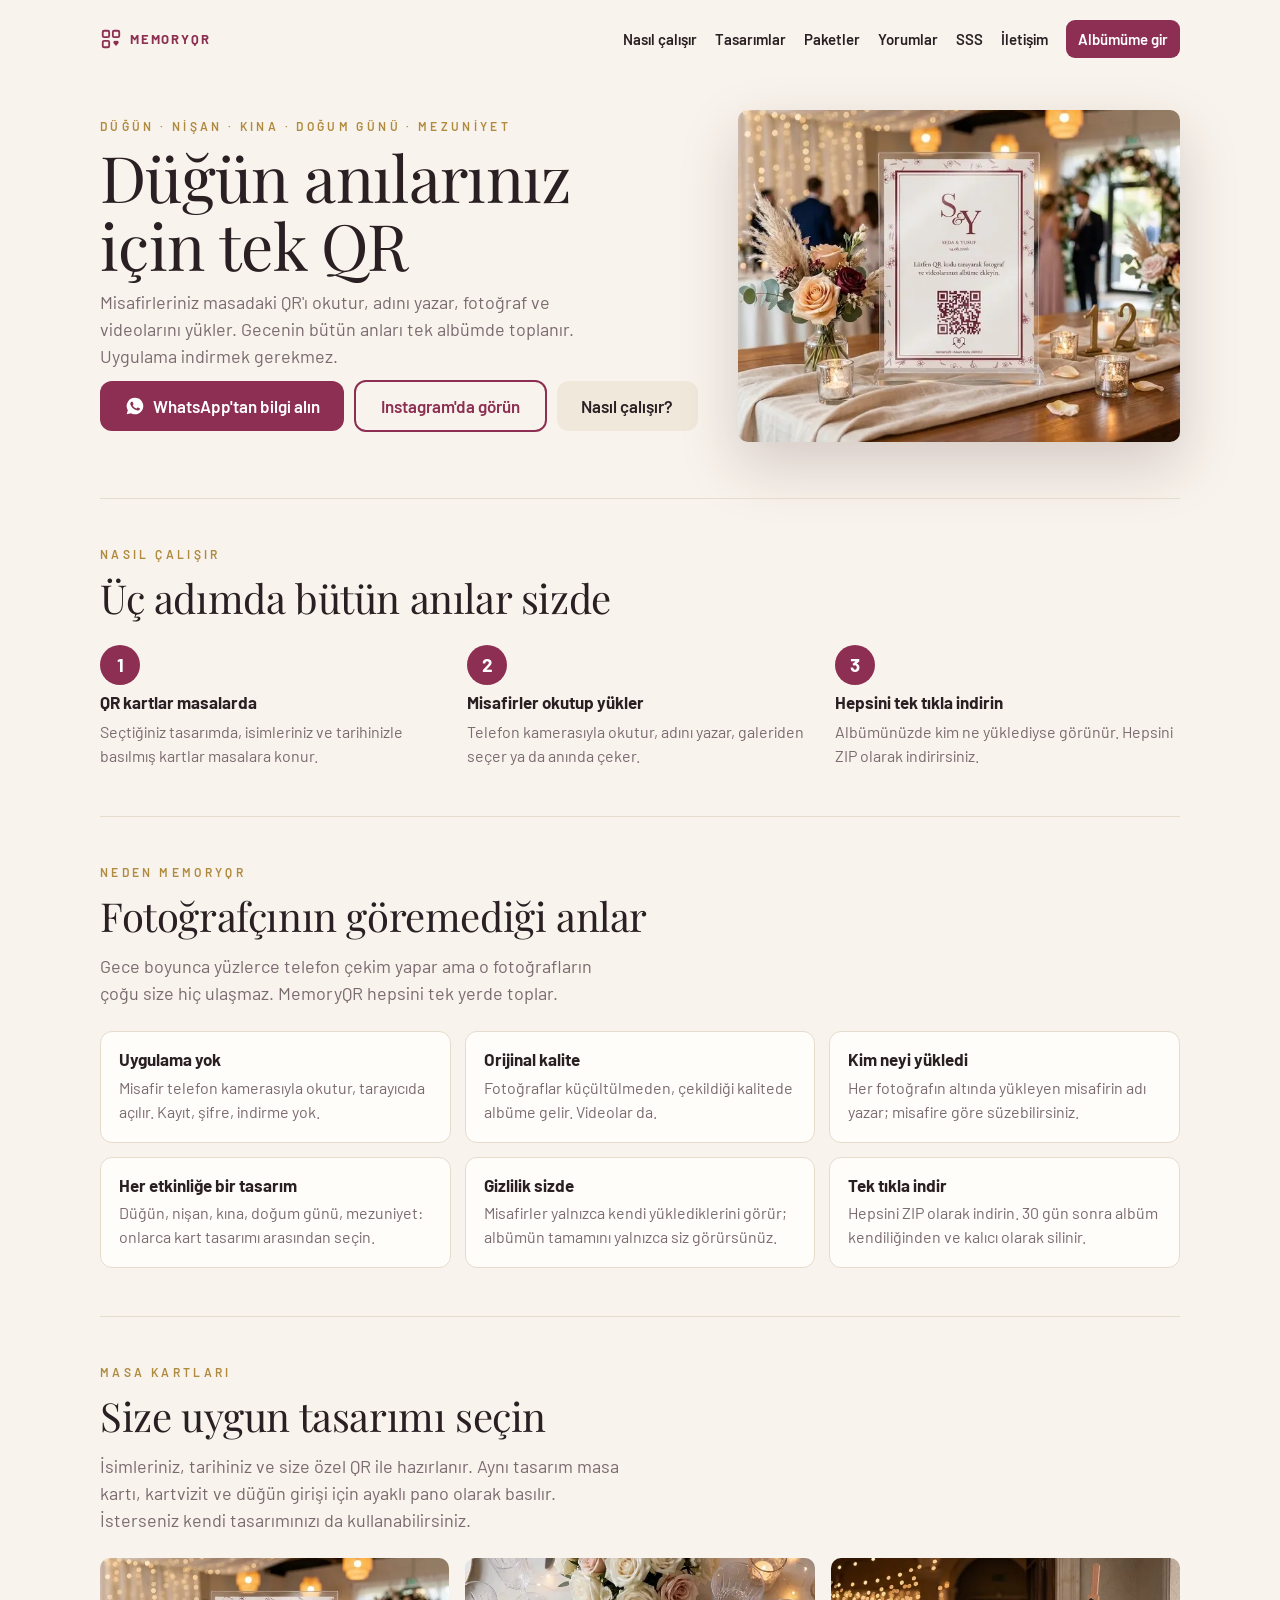
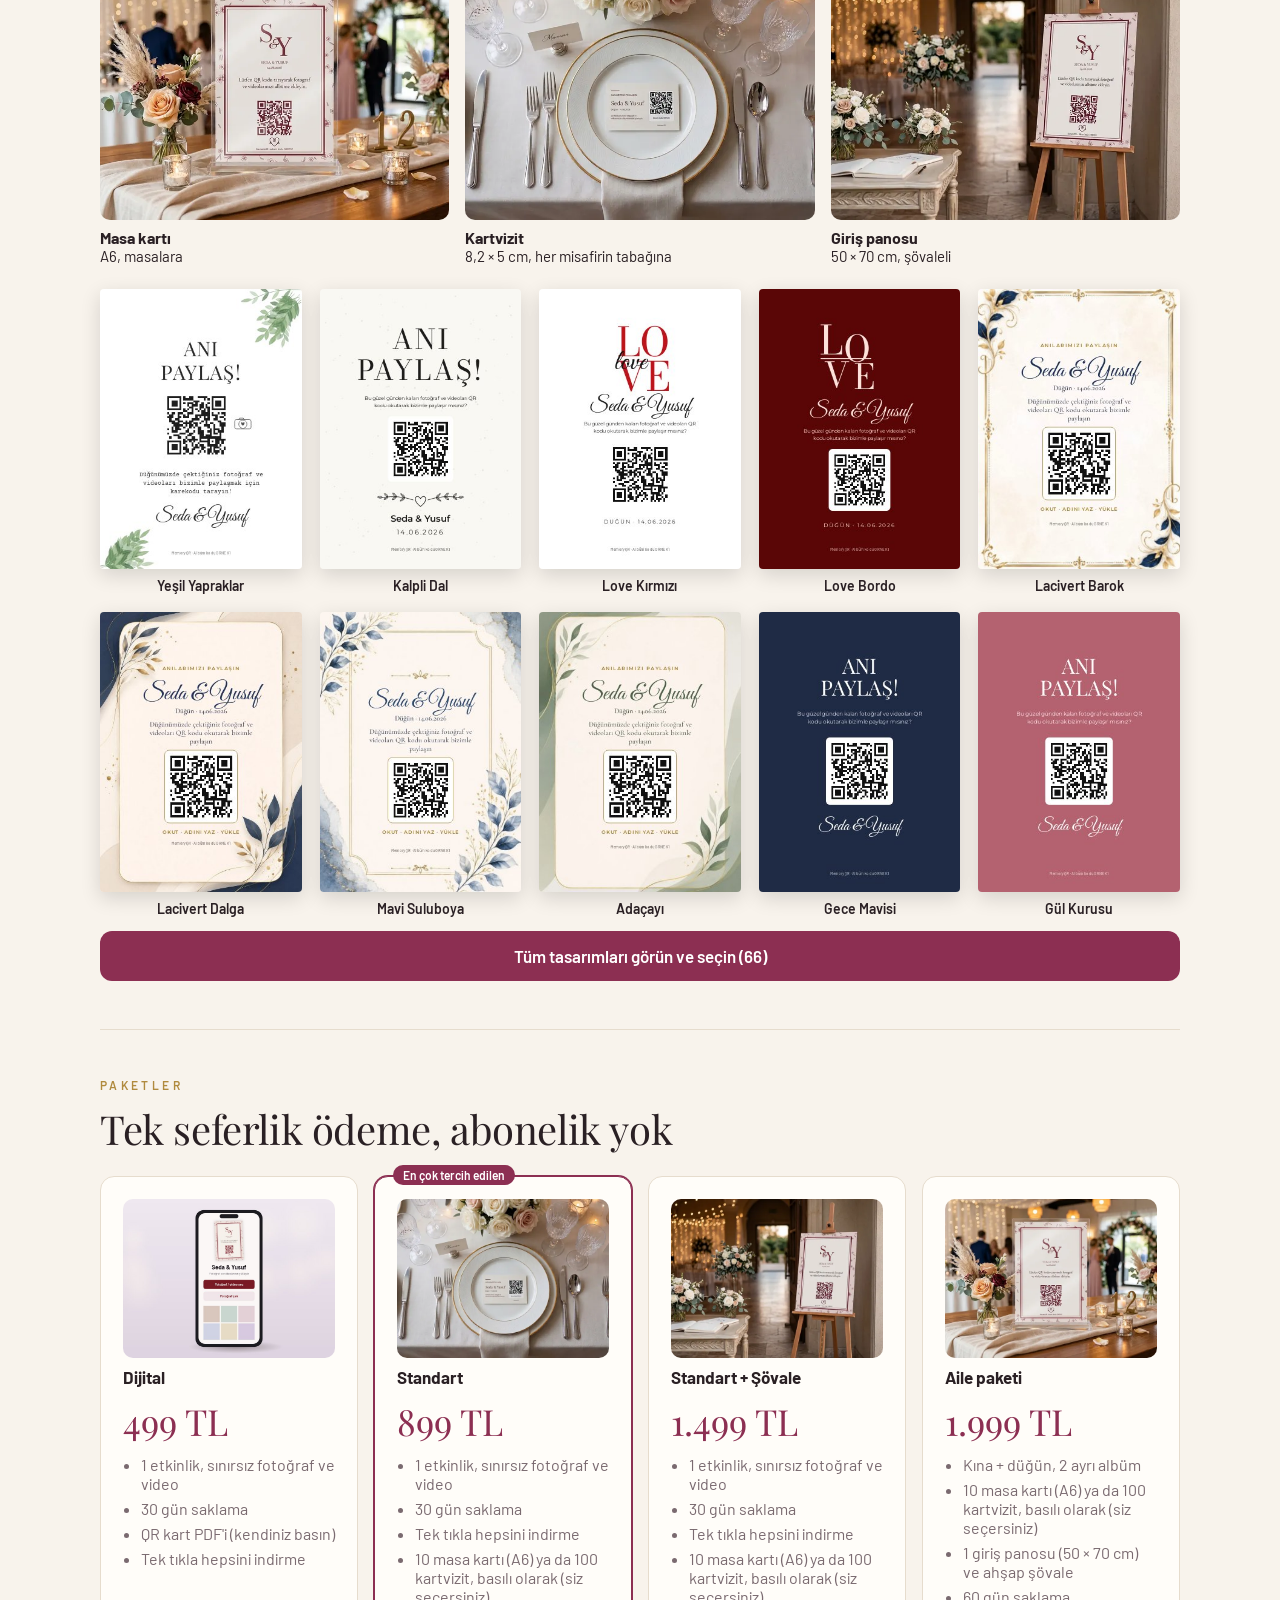
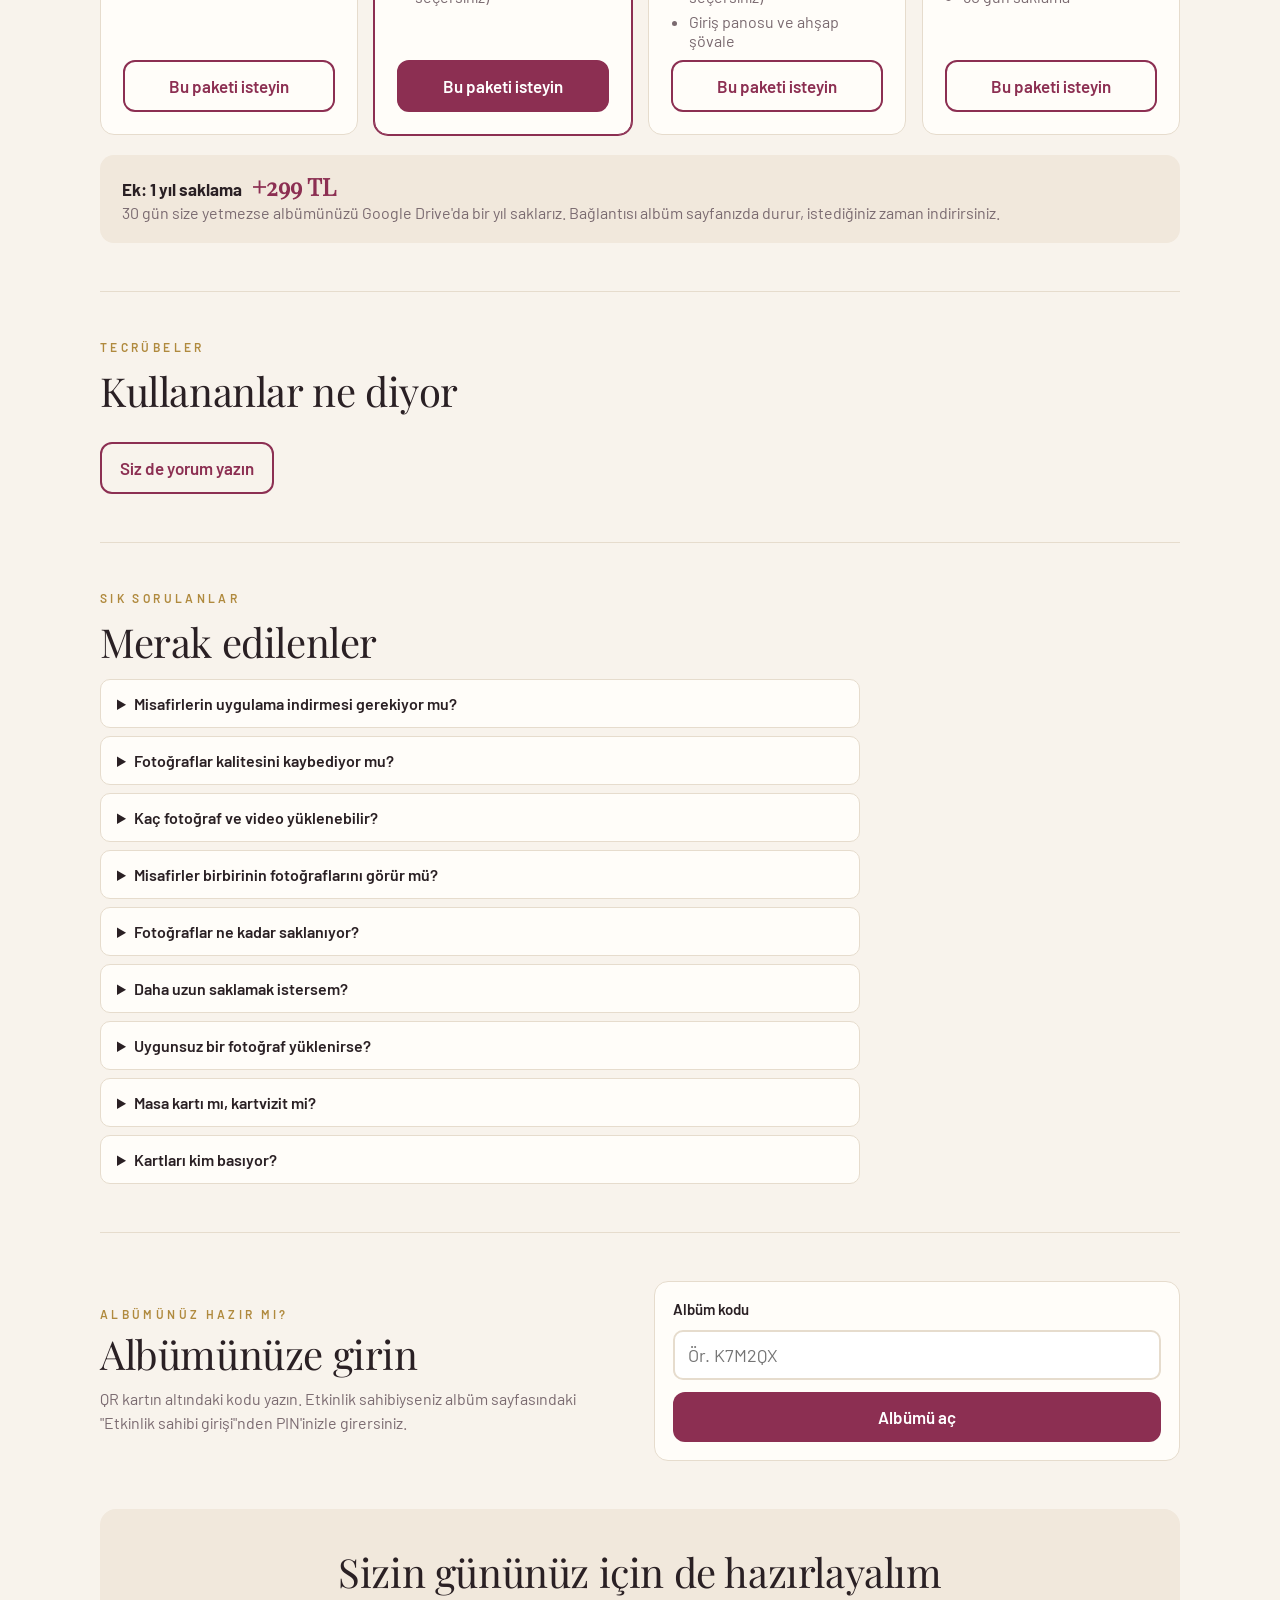
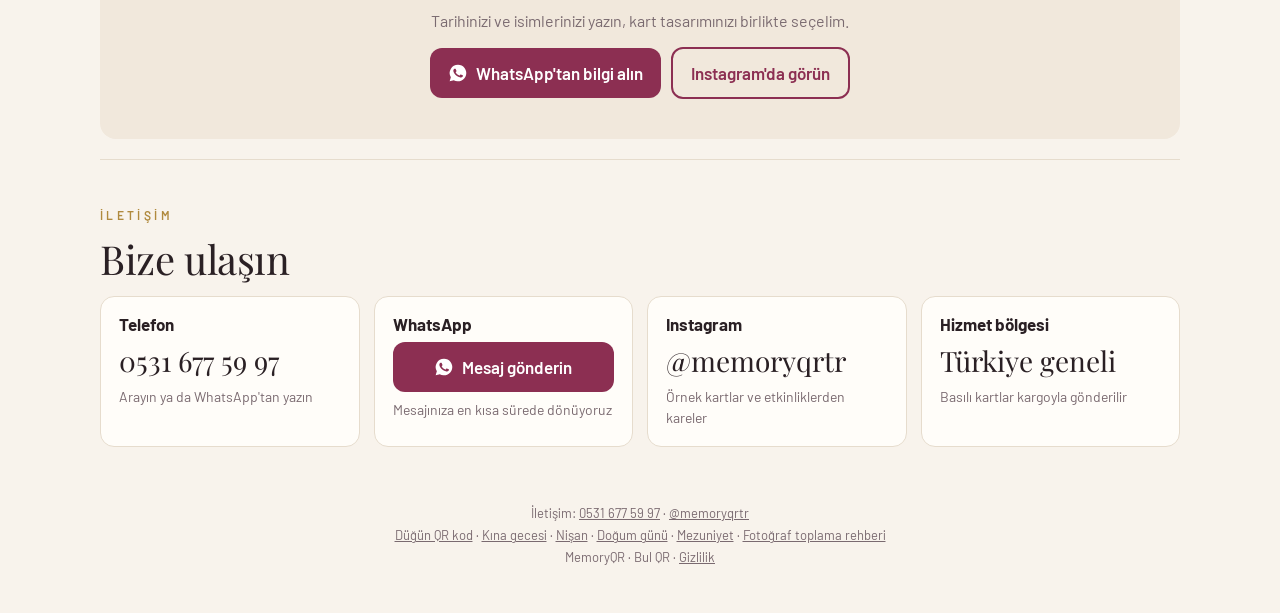
==== commit a57baa7f: "Site renkleri ve yazı tipleri Instagram standardına uyduruldu: krem zemin, altın süs, Playfair başlı" ====
--- a/index.html
+++ b/index.html
@@ -6,7 +6,7 @@
 <title>Düğün QR Kod ile Misafir Fotoğraf ve Video Toplama | MemoryQR</title>
 <meta name="description" content="Düğün, nişan, kına, doğum günü ve mezuniyet için QR kodlu ortak albüm. Misafirler QR'ı okutur, fotoğraf ve videolarını uygulama indirmeden yükler. 499 TL'den başlayan paketler.">
 <link rel="icon" type="image/svg+xml" href="logo.svg">
-<meta name="theme-color" content="#8c2f52">
+<meta name="theme-color" content="#f8f3ec">
 <meta property="og:type" content="website">
 <meta property="og:site_name" content="MemoryQR">
 <meta property="og:title" content="MemoryQR | Düğün için QR kodlu ortak fotoğraf albümü">
@@ -20,6 +20,7 @@
 <meta property="og:url" content="https://memoryqr.bulqr.com.tr/">
 <link rel="canonical" href="https://memoryqr.bulqr.com.tr/">
 <link rel="stylesheet" href="fonts.css">
+<link rel="stylesheet" href="kart.css">
 <script src="vendor/qrcode.js"></script>
 <script>
   // ==================== AYARLAR ====================
@@ -52,8 +53,8 @@
   // =================================================
 </script>
 <style>
-:root{--ink:#1d1820;--muted:#6b6070;--line:#e7dfe3;--bg:#faf7f6;--card:#fff;--accent:#8c2f52;--accent2:#6f2240;
-  --gold:#a8832f;--ok:#1f7a4a;--err:#b3261e;--soft:#f4ecef}
+:root{--ink:#2a2024;--muted:#7a6a70;--line:#e6dccd;--bg:#f8f3ec;--card:#fffdf9;--accent:#8c2f52;--accent2:#6f2240;
+  --gold:#b08a3e;--ok:#1f7a4a;--err:#b3261e;--soft:#f1e8dc;--serif:"Playfair Display",Georgia,serif}
 *{box-sizing:border-box}
 [hidden]{display:none!important}
 html,body{margin:0}
@@ -62,14 +63,14 @@
 main{max-width:520px;margin:0 auto;display:grid;gap:18px}
 main.wide{max-width:1100px}
 h1,h2,h3{margin:0;line-height:1.15;text-wrap:balance}
-h1{font-family:"Barlow Condensed","Barlow",sans-serif;font-weight:700;font-size:clamp(34px,9vw,46px);letter-spacing:.01em}
+h1{font-family:var(--serif);font-weight:400;font-size:clamp(32px,8vw,44px);letter-spacing:-.01em}
 h2{font-size:21px}
 h3{font-size:17px}
 p{margin:0;line-height:1.5;color:var(--muted)}
 a{color:var(--accent)}
 .brand{display:flex;align-items:center;gap:8px;font-weight:700;letter-spacing:.14em;font-size:13px;color:var(--accent);text-decoration:none}
 .brand svg{width:22px;height:22px}
-.eyebrow{font-size:13px;font-weight:600;letter-spacing:.14em;text-transform:uppercase;color:var(--gold)}
+.eyebrow{font-size:12px;font-weight:600;letter-spacing:.28em;text-transform:uppercase;color:var(--gold)}
 .hero{display:grid;gap:8px;text-align:center;padding:10px 0 4px}
 .hero p{max-width:40ch;margin:0 auto}
 .card{background:var(--card);border:1px solid var(--line);border-radius:14px;padding:18px;display:grid;gap:12px}
@@ -150,7 +151,7 @@
 /* çift paneli */
 .stats{display:grid;grid-template-columns:repeat(auto-fit,minmax(120px,1fr));gap:10px}
 .stat{background:var(--card);border:1px solid var(--line);border-radius:12px;padding:12px 14px}
-.stat b{display:block;font-family:"Barlow Condensed","Barlow",sans-serif;font-size:30px;line-height:1.1;font-variant-numeric:tabular-nums}
+.stat b{display:block;font-family:var(--serif);font-size:30px;line-height:1.1;font-variant-numeric:tabular-nums}
 .stat span{font-size:13px;color:var(--muted)}
 .toolbar{position:sticky;top:env(safe-area-inset-top,0px);z-index:5;background:var(--bg);padding:8px 0;display:flex;gap:8px;flex-wrap:wrap;align-items:center}
 .switch{display:flex;align-items:center;gap:10px;font-size:16px;cursor:pointer}
@@ -198,7 +199,7 @@
 .lnav .row a:not(.btn):hover{color:var(--accent)}
 @media (max-width:640px){.lnav .row a:not(.btn){display:none}}
 .lhero{display:grid;grid-template-columns:minmax(0,1.15fr) minmax(0,.85fr);gap:40px;align-items:center;padding:44px 0 56px}
-.lhero h1{font-size:clamp(42px,7vw,68px);line-height:1}
+.lhero h1{font-size:clamp(40px,6.4vw,64px);line-height:1.06}
 .lede{font-size:18px;max-width:52ch}
 .lhero-card{display:flex;justify-content:center}
 .lhero-card img{width:100%;aspect-ratio:5/4;height:auto;border-radius:18px;box-shadow:0 24px 60px rgba(60,20,30,.18);background:var(--soft);object-fit:cover}
@@ -209,7 +210,7 @@
 .lprod figcaption b{display:block;font-size:16px}
 @media (max-width:640px){.lprod{grid-template-columns:1fr}}
 .lsec{padding:48px 0;border-top:1px solid var(--line);display:grid;gap:14px}
-.lsec h2{font-family:"Barlow Condensed","Barlow",sans-serif;font-size:clamp(30px,5vw,42px);font-weight:700}
+.lsec h2{font-family:var(--serif);font-size:clamp(28px,4.6vw,40px);font-weight:400;letter-spacing:-.01em}
 .lsteps{display:grid;grid-template-columns:repeat(3,minmax(0,1fr));gap:22px;margin-top:10px}
 .lsteps>div{display:grid;gap:8px;align-content:start}
 .lsteps b{width:40px;height:40px;border-radius:50%;background:var(--accent);color:#fff;display:grid;place-items:center;font-size:19px}
@@ -226,7 +227,7 @@
 .lpack>div{position:relative;background:var(--card);border:1px solid var(--line);border-radius:14px;padding:22px;display:grid;gap:10px;grid-row:span 5;grid-template-rows:subgrid;align-content:start}
 .lpack>div>.btn{align-self:end;border:2px solid var(--accent)}
 .lpack>div.on{border-color:var(--accent);box-shadow:0 0 0 1px var(--accent)}
-.lpack .price{font-family:"Barlow Condensed","Barlow",sans-serif;font-size:36px;font-weight:700;color:var(--accent)}
+.lpack .price{font-family:var(--serif);font-size:36px;font-weight:400;color:var(--accent)}
 .lpack ul{margin:0;padding-left:18px;display:grid;gap:6px;align-content:start;color:var(--muted)}
 .tagp{position:absolute;top:-12px;left:18px;background:var(--accent);color:#fff;font-size:12px;font-weight:600;padding:3px 10px;border-radius:999px}
 @media (max-width:760px){.lpack{grid-template-columns:1fr}}
@@ -242,12 +243,12 @@
 @media (max-width:760px){.lsplit{grid-template-columns:1fr}}
 .lcontact{display:grid;grid-template-columns:repeat(auto-fit,minmax(220px,1fr));gap:14px}
 .lcontact .card{gap:8px;align-content:start}
-.lcontact .big{font-family:"Barlow Condensed","Barlow",sans-serif;font-size:28px;font-weight:700;color:var(--ink);text-decoration:none;font-variant-numeric:tabular-nums}
+.lcontact .big{font-family:var(--serif);font-size:28px;font-weight:400;color:var(--ink);text-decoration:none;font-variant-numeric:tabular-nums}
 .lcta{text-align:center;justify-items:center;background:var(--soft);border-radius:16px;border-top:0;padding:40px 20px;margin-bottom:20px}
 
 .laddon{background:var(--soft);border-radius:14px;padding:18px 22px;margin-top:6px}
 .laddon h3{display:flex;gap:10px;align-items:baseline;flex-wrap:wrap}
-.price-s{font-family:"Barlow Condensed","Barlow",sans-serif;font-size:24px;color:var(--accent)}
+.price-s{font-family:var(--serif);font-size:24px;color:var(--accent)}
 .stars{display:flex;gap:4px}
 .stars button{background:none;border:0;font-size:30px;line-height:1;color:var(--line);cursor:pointer;padding:0 2px}
 .stars button.on{color:#e0a92b}
@@ -287,7 +288,7 @@
 @media (max-width:640px){.ord-act{grid-template-columns:1fr}.ord-act>div:last-child{order:-1}}
 @media (max-width:640px){.ord{grid-template-columns:1fr}.ord img{max-width:260px;margin:0 auto}}
 
-img[data-d]:not(.ready){aspect-ratio:111/154;background:linear-gradient(110deg,var(--soft) 40%,#fbf6f8 50%,var(--soft) 60%) 0 0/200% 100%;animation:shim 1.4s linear infinite}
+img[data-d]:not(.ready){aspect-ratio:111/154;background:linear-gradient(110deg,var(--soft) 40%,#faf5ee 50%,var(--soft) 60%) 0 0/200% 100%;animation:shim 1.4s linear infinite}
 @keyframes shim{to{background-position:-200% 0}}
 @media (prefers-reduced-motion:reduce){img[data-d]:not(.ready){animation:none}}
 
--- a/kart.css
+++ b/kart.css
@@ -0,0 +1,21 @@
+/* Masa kartı tasarımlarının yazı tipleri (SIL OFL 1.1, @fontsource paketlerinden). Yalnızca kart seçici açılınca yüklenir. */
+@font-face{font-family:"Playfair Display";font-weight:400;font-style:normal;font-display:swap;src:url(fonts/kart/playfair-display-latin-400-normal.woff2) format("woff2")}
+@font-face{font-family:"Playfair Display";font-weight:400;font-style:normal;font-display:swap;src:url(fonts/kart/playfair-display-latin-ext-400-normal.woff2) format("woff2");unicode-range:U+0100-02AF,U+1E00-1EFF}
+@font-face{font-family:"Cormorant Garamond";font-weight:500;font-style:normal;font-display:swap;src:url(fonts/kart/cormorant-garamond-latin-500-normal.woff2) format("woff2")}
+@font-face{font-family:"Cormorant Garamond";font-weight:500;font-style:normal;font-display:swap;src:url(fonts/kart/cormorant-garamond-latin-ext-500-normal.woff2) format("woff2");unicode-range:U+0100-02AF,U+1E00-1EFF}
+@font-face{font-family:"Cormorant Garamond";font-weight:600;font-style:normal;font-display:swap;src:url(fonts/kart/cormorant-garamond-latin-600-normal.woff2) format("woff2")}
+@font-face{font-family:"Cormorant Garamond";font-weight:600;font-style:normal;font-display:swap;src:url(fonts/kart/cormorant-garamond-latin-ext-600-normal.woff2) format("woff2");unicode-range:U+0100-02AF,U+1E00-1EFF}
+@font-face{font-family:"Great Vibes";font-weight:400;font-style:normal;font-display:swap;src:url(fonts/kart/great-vibes-latin-400-normal.woff2) format("woff2")}
+@font-face{font-family:"Great Vibes";font-weight:400;font-style:normal;font-display:swap;src:url(fonts/kart/great-vibes-latin-ext-400-normal.woff2) format("woff2");unicode-range:U+0100-02AF,U+1E00-1EFF}
+@font-face{font-family:"Montserrat";font-weight:400;font-style:normal;font-display:swap;src:url(fonts/kart/montserrat-latin-400-normal.woff2) format("woff2")}
+@font-face{font-family:"Montserrat";font-weight:400;font-style:normal;font-display:swap;src:url(fonts/kart/montserrat-latin-ext-400-normal.woff2) format("woff2");unicode-range:U+0100-02AF,U+1E00-1EFF}
+@font-face{font-family:"Montserrat";font-weight:600;font-style:normal;font-display:swap;src:url(fonts/kart/montserrat-latin-600-normal.woff2) format("woff2")}
+@font-face{font-family:"Montserrat";font-weight:600;font-style:normal;font-display:swap;src:url(fonts/kart/montserrat-latin-ext-600-normal.woff2) format("woff2");unicode-range:U+0100-02AF,U+1E00-1EFF}
+@font-face{font-family:"Courier Prime";font-weight:400;font-style:normal;font-display:swap;src:url(fonts/kart/courier-prime-latin-400-normal.woff2) format("woff2")}
+@font-face{font-family:"Courier Prime";font-weight:400;font-style:normal;font-display:swap;src:url(fonts/kart/courier-prime-latin-ext-400-normal.woff2) format("woff2");unicode-range:U+0100-02AF,U+1E00-1EFF}
+@font-face{font-family:"Bodoni Moda";font-weight:400;font-style:normal;font-display:swap;src:url(fonts/kart/bodoni-moda-latin-400-normal.woff2) format("woff2")}
+@font-face{font-family:"Bodoni Moda";font-weight:400;font-style:normal;font-display:swap;src:url(fonts/kart/bodoni-moda-latin-ext-400-normal.woff2) format("woff2");unicode-range:U+0100-02AF,U+1E00-1EFF}
+@font-face{font-family:"Fredoka";font-weight:600;font-style:normal;font-display:swap;src:url(fonts/kart/fredoka-latin-600-normal.woff2) format("woff2")}
+@font-face{font-family:"Fredoka";font-weight:600;font-style:normal;font-display:swap;src:url(fonts/kart/fredoka-latin-ext-600-normal.woff2) format("woff2");unicode-range:U+0100-02AF,U+1E00-1EFF}
+@font-face{font-family:"Bungee";font-weight:400;font-style:normal;font-display:swap;src:url(fonts/kart/bungee-latin-400-normal.woff2) format("woff2")}
+@font-face{font-family:"Bungee";font-weight:400;font-style:normal;font-display:swap;src:url(fonts/kart/bungee-latin-ext-400-normal.woff2) format("woff2");unicode-range:U+0100-02AF,U+1E00-1EFF}
